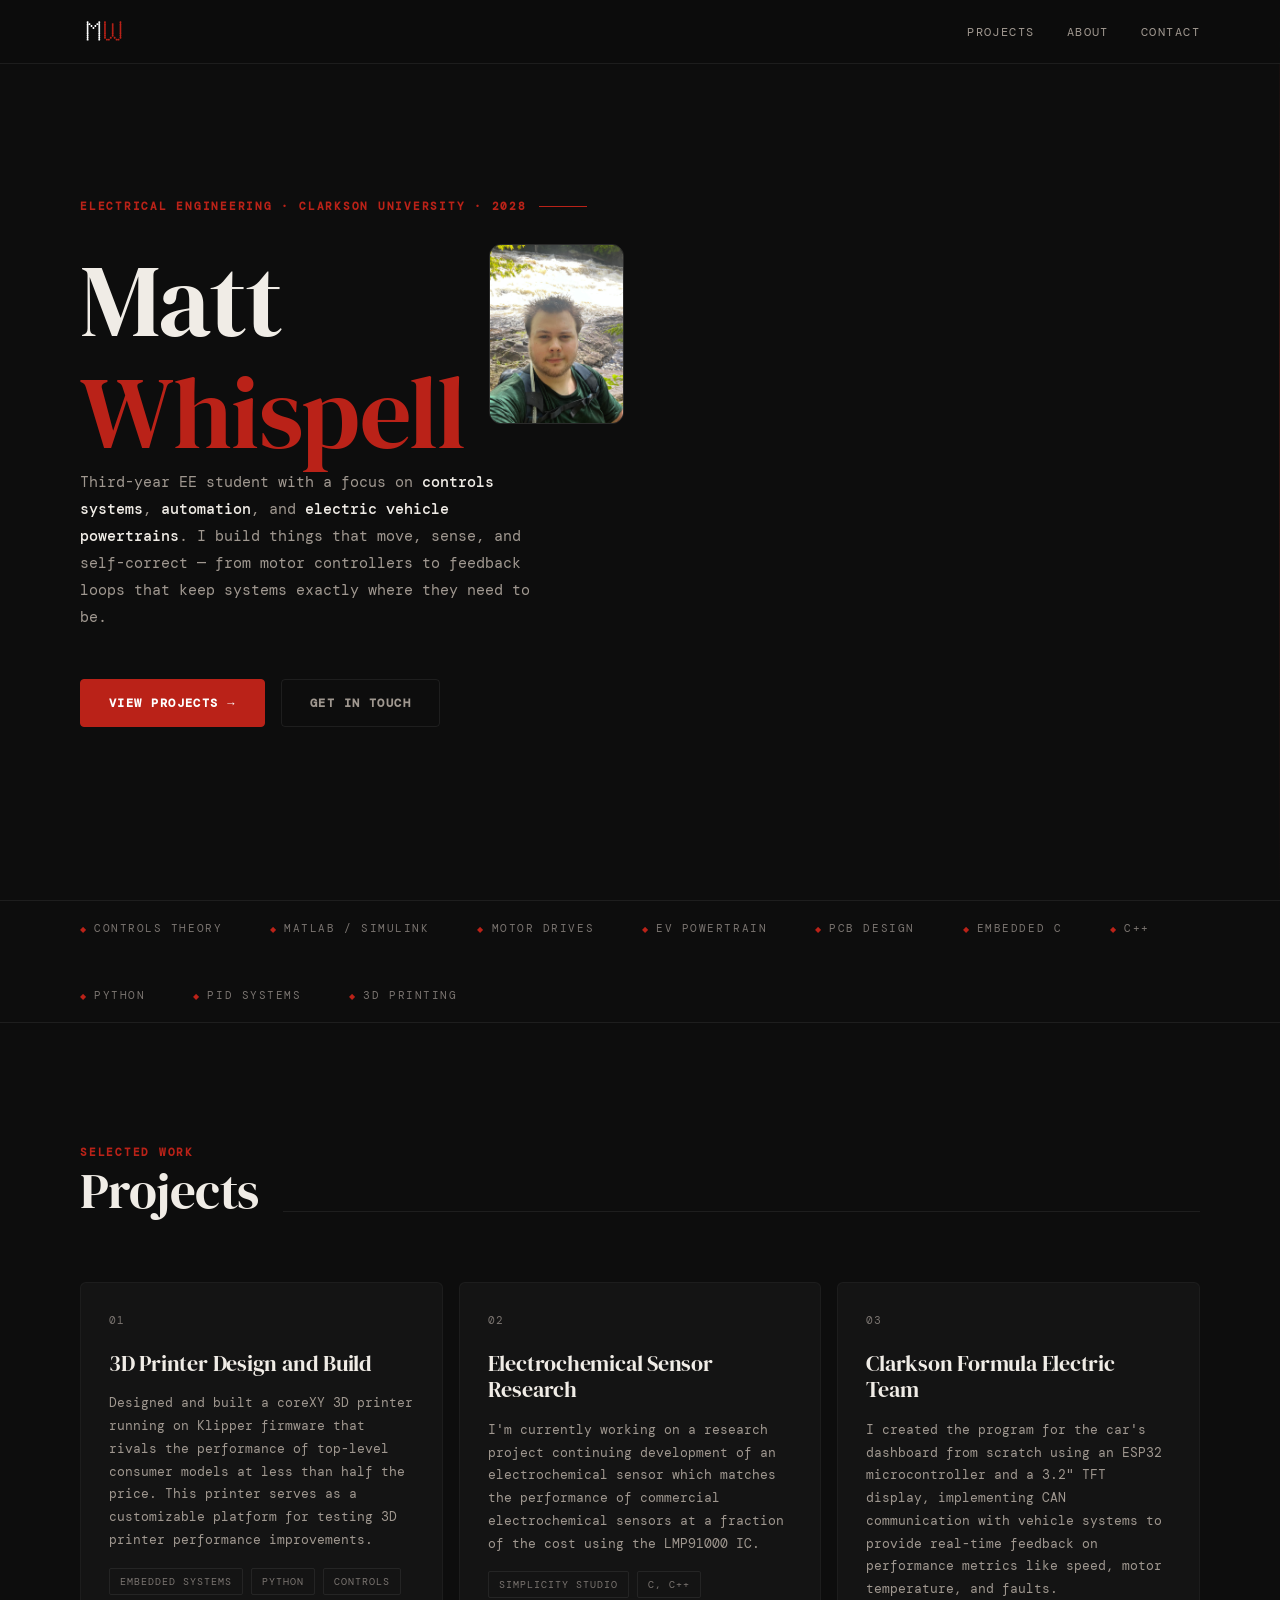
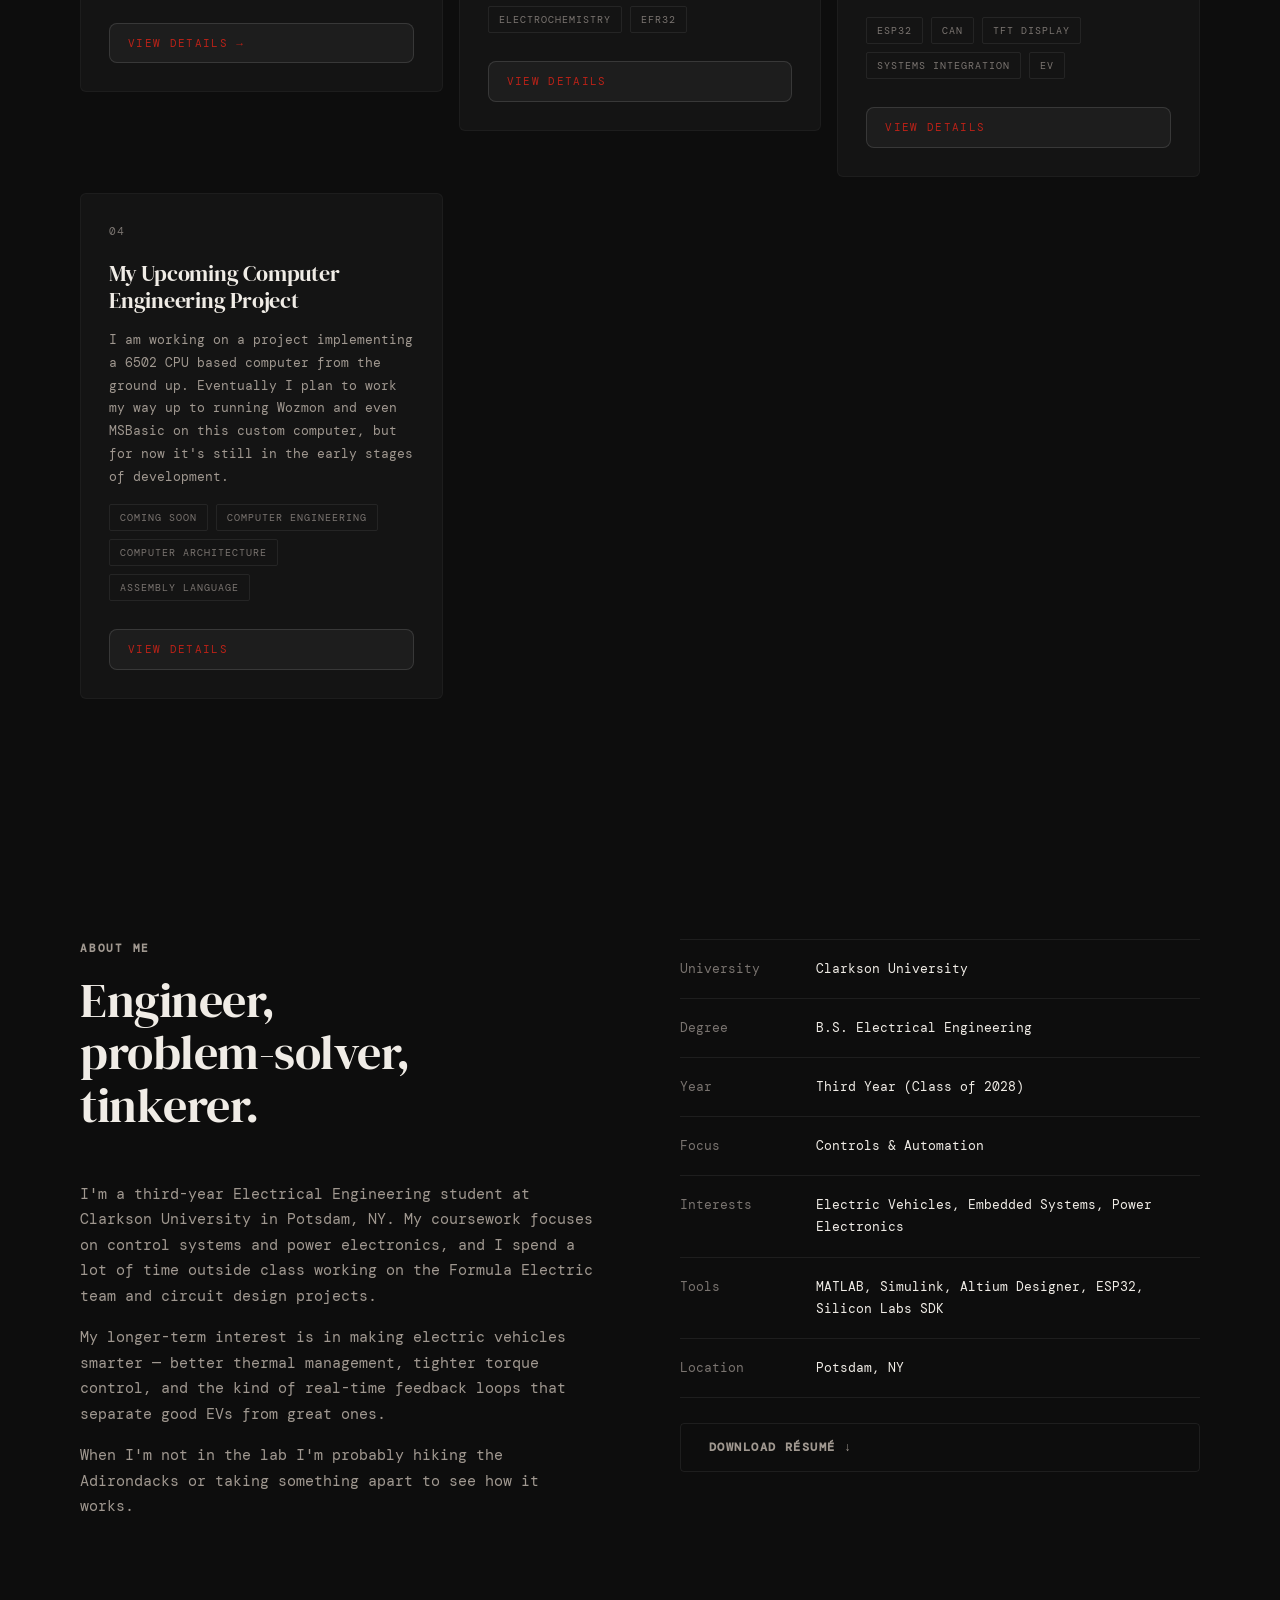
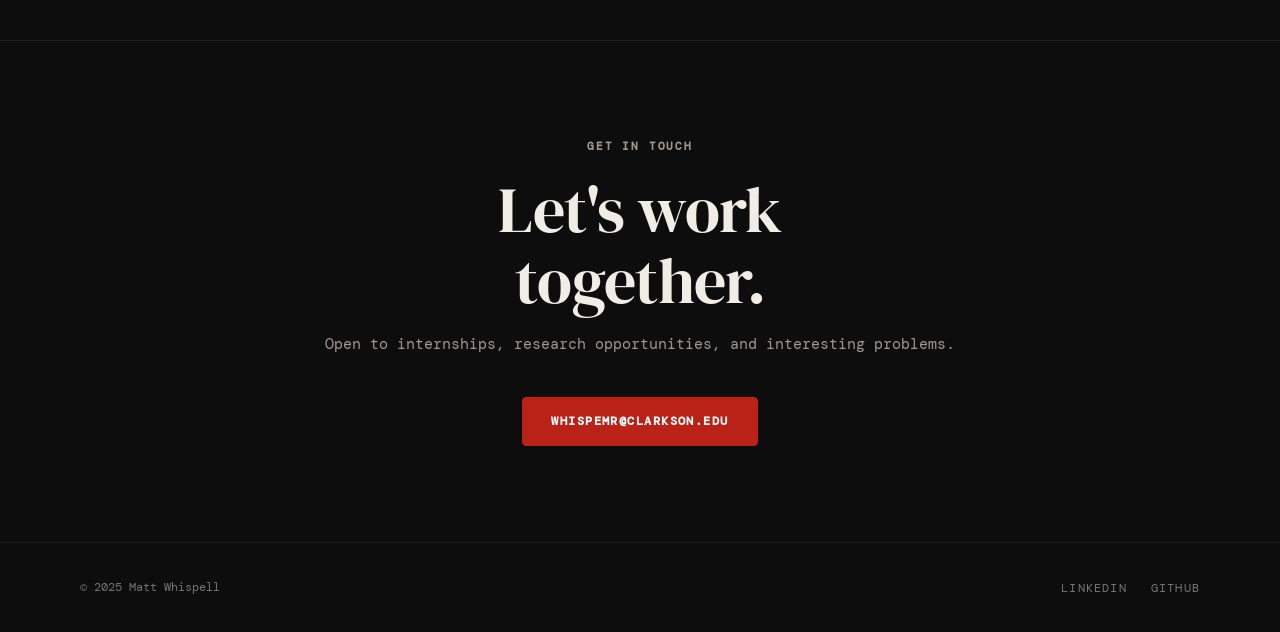
==== index.html @ cf7494a9 "change site logo to favicon" ====
<!DOCTYPE html>
<html lang="en">
<head>
  <meta charset="UTF-8" />
  <meta name="viewport" content="width=device-width, initial-scale=1.0" />
  <meta name="description" content="Matt Whispell — Electrical Engineering student at Clarkson University, focused on controls, automation, and electric vehicles." />
  <title>Matt Whispell — EE @ Clarkson</title>
  <link rel="icon" href="/favicon.svg" type="image/svg+xml" />

  <!-- Fonts -->
  <link rel="preconnect" href="https://fonts.googleapis.com" />
  <link rel="preconnect" href="https://fonts.gstatic.com" crossorigin />
  <link href="https://fonts.googleapis.com/css2?family=DM+Serif+Display&family=DM+Mono:wght@400;500;600&display=swap" rel="stylesheet" />

  <link rel="stylesheet" href="css/style.css" />
</head>
<body>

  <!-- ── Navigation ──────────────────────────────────────── -->
  <header class="nav">
    <div class="container nav__inner">
      <a href="#top" class="nav__logo" aria-label="Return to top">
        <img src="/favicon.svg" alt="Matt Whispell" style="width: 40px; height: 40px;">
      </a>
      <nav aria-label="Primary">
        <ul class="nav__links">
          <li><a href="#projects">Projects</a></li>
          <li><a href="#about">About</a></li>
          <li><a href="#contact">Contact</a></li>
        </ul>
      </nav>
    </div>
  </header>

  <main>

    <!-- ── Hero ──────────────────────────────────────────── -->
    <section class="hero" id="top">
      <div class="container">

        <div class="hero__eyebrow">
          <span class="label">Electrical Engineering · Clarkson University · 2028</span>
        </div>

        <div class="hero__name-wrap">
          <h1 class="hero__name">
            Matt<br><em>Whispell</em>
          </h1>
          <img class="hero__portrait" src="images/Portrait.jpg" alt="Portrait of Matt Whispell">
        </div>

        <p class="hero__bio">
          Third-year EE student with a focus on
          <strong>controls systems</strong>, <strong>automation</strong>,
          and <strong>electric vehicle powertrains</strong>. I build things that
          move, sense, and self-correct — from motor controllers to feedback loops
          that keep systems exactly where they need to be.
        </p>

        <div class="hero__actions">
          <a href="#projects" class="btn btn--primary">View Projects &rarr;</a>
          <a href="#contact"  class="btn btn--ghost">Get in Touch</a>
        </div>

      </div>
    </section>

    <!-- ── Ticker ─────────────────────────────────────────── -->
    <div class="ticker" aria-hidden="true">
      <div class="container">
        <ul class="ticker__inner">
          <li class="ticker__item">Controls Theory</li>
          <li class="ticker__item">MATLAB / Simulink</li>
          <li class="ticker__item">Motor Drives</li>
          <li class="ticker__item">EV Powertrain</li>
          <li class="ticker__item">PCB Design</li>
          <li class="ticker__item">Embedded C</li>
          <li class="ticker__item">C++</li>
          <li class="ticker__item">Python</li>
          <li class="ticker__item">PID Systems</li>
          <li class="ticker__item">3D Printing</li>
        </ul>
      </div>
    </div>

    <!-- ── Projects ──────────────────────────────────────── -->
    <section id="projects">
      <div class="container">

        <div class="section-header">
          <div>
            <p class="label">Selected Work</p>
            <h2>Projects</h2>
          </div>
        </div>

        <div class="projects-grid">

          <!-- Card 1 -->
          <article class="project-card">
            <span class="project-card__num">01</span>
            <h3 class="project-card__title">3D Printer Design and Build</h3>
            <p class="project-card__desc">
              Designed and built a coreXY 3D printer running on Klipper firmware that rivals the performance of top-level consumer models at less than half the price. 
              This printer serves as a customizable platform for testing 3D printer performance improvements.

            </p>
            <ul class="project-card__tags">
              <li class="tag">Embedded Systems</li>
              <li class="tag">Python</li>
              <li class="tag">Controls</li>
            </ul>
            <details class="project-card__details">
              <summary class="project-card__summary">View Details &rarr;</summary>
              <div class="project-card__detail-panel">
                <p>
                  I implemented an ADXL345 accelerometer-based input shaping algorithm which avoids resonance peaks to reduce print artifacts and improve surface finish at high speeds. 
                  The printer platform was also useful to analyze power consumption and thermal performance of the stepper drivers under various print loads, optimizing cooling to maintain consistent performance during long prints.
                  To support high speed printer development, I designed a low cost CPAP cooling assembly using custom 3D printed parts to provide superior part cooling performance at high print speeds (orange 3D prints and gray vacuum hose in the image).
               </p>
                <div class="project-card__gallery">
                  <img src="images/PrinterCAD.jpeg" alt="3D printer CAD design">
                  <img src="images/PrinterReal.jpeg" alt="3D printer assembly">
                </div>
              </div>
            </details>
          </article>

          <!-- Card 2 -->
          <article class="project-card">
            <span class="project-card__num">02</span>
            <h3 class="project-card__title">Electrochemical Sensor Research</h3>
            <p class="project-card__desc">
              I'm currently working on a research project continuing development of an electrochemical sensor which matches the performance of commercial electrochemical sensors at a fraction of the cost using the LMP91000 IC.
            </p>
            <ul class="project-card__tags">
              <li class="tag">Simplicity Studio</li>
              <li class="tag">C, C++</li>
              <li class="tag">Electrochemistry</li>
              <li class="tag">EFR32</li>
            </ul>
            <details class="project-card__details">
              <summary class="project-card__summary">View Details</summary>
              <a class="project-card__github-link" href="https://github.com/sigmondkukla/lmp91000" target="_blank" rel="noopener" aria-label="GitHub repository">
                <svg width="16" height="16" viewBox="0 0 16 16" fill="currentColor" xmlns="http://www.w3.org/2000/svg">
                  <path d="M8 0C3.58 0 0 3.58 0 8c0 3.54 2.29 6.53 5.47 7.59.4.07.55-.17.55-.38 0-.19-.01-.82-.01-1.49-2.01.37-2.53-.49-2.69-.94-.09-.23-.48-.94-.82-1.13-.28-.15-.68-.52-.01-.53.63-.01 1.08.58 1.23.82.72 1.21 1.87.87 2.33.66.07-.52.28-.87.51-1.07-1.78-.2-3.64-.89-3.64-3.95 0-.87.31-1.59.82-2.15-.08-.2-.36-1.02.08-2.12 0 0 .67-.22 2.2.82a7.65 7.65 0 0 1 2.01-.27c.68 0 1.36.09 2.01.27 1.53-1.04 2.2-.82 2.2-.82.44 1.1.16 1.92.08 2.12.51.56.82 1.28.82 2.15 0 3.07-1.87 3.75-3.65 3.95.29.25.54.73.54 1.48 0 1.07-.01 1.93-.01 2.19 0 .21.15.46.55.38A8.012 8.012 0 0 0 16 8c0-4.42-3.58-8-8-8z"/>
                </svg>
              </a>
              <div class="project-card__detail-panel">
                <p>Currently this sensor supports chronoamperometry, cyclic voltammetry, square wave voltammetry, and differential pulse voltammetry, but I plan to work with the chemistry team to expand its electrochemical experiment capabilities. 
                  This sensor also implements bluetooth connectivity and a custom smartphone app to provide real-time feedback on sensor readings, which is a unique feature for this type of low-cost sensor. 
                  Along with this, I hope to work on the PCB design and use an electromagnetic simulation software to implement an on board trace antenna to improve bluetooth performance, and to analyze effects of EMI on the experiment results. 
                  We will work to finalize the design and begin looking into applications for the sensor such as glucose monitoring and environmental sensing, and I hope to publish our results in a journal paper by the end of the year.
                </p>
                <div class="project-card__gallery">
                  <img src="images/ElectrochemicalSensor.jpg" alt="Electrochemical sensor custom PCB">
                  <img src="images/LMP91000App.jpg" alt="Custom smartphone app showing real-time sensor data">
                </div>
              </div>
            </details>
          </article>

          <!-- Card 3 -->
          <article class="project-card">
            <span class="project-card__num">03</span>
            <h3 class="project-card__title">Clarkson Formula Electric Team</h3>
            <p class="project-card__desc">
              I created the program for the car's dashboard from scratch using an ESP32 microcontroller and a 3.2" TFT display, implementing CAN communication with vehicle systems to provide real-time feedback on performance metrics like speed, motor temperature, and faults.
            </p>
            <ul class="project-card__tags">
              <li class="tag">ESP32</li>
              <li class="tag">CAN</li>
              <li class="tag">TFT Display</li>
              <li class="tag">Systems Integration</li>
              <li class="tag">EV</li>
            </ul>
            <details class="project-card__details">
              <summary class="project-card__summary">View Details</summary>
              <a class="project-card__github-link" href="https://github.com/mattwhispell/CFEK-Dash-V1" target="_blank" rel="noopener" aria-label="GitHub repository">
                <svg width="16" height="16" viewBox="0 0 16 16" fill="currentColor" xmlns="http://www.w3.org/2000/svg">
                  <path d="M8 0C3.58 0 0 3.58 0 8c0 3.54 2.29 6.53 5.47 7.59.4.07.55-.17.55-.38 0-.19-.01-.82-.01-1.49-2.01.37-2.53-.49-2.69-.94-.09-.23-.48-.94-.82-1.13-.28-.15-.68-.52-.01-.53.63-.01 1.08.58 1.23.82.72 1.21 1.87.87 2.33.66.07-.52.28-.87.51-1.07-1.78-.2-3.64-.89-3.64-3.95 0-.87.31-1.59.82-2.15-.08-.2-.36-1.02.08-2.12 0 0 .67-.22 2.2.82a7.65 7.65 0 0 1 2.01-.27c.68 0 1.36.09 2.01.27 1.53-1.04 2.2-.82 2.2-.82.44 1.1.16 1.92.08 2.12.51.56.82 1.28.82 2.15 0 3.07-1.87 3.75-3.65 3.95.29.25.54.73.54 1.48 0 1.07-.01 1.93-.01 2.19 0 .21.15.46.55.38A8.012 8.012 0 0 0 16 8c0-4.42-3.58-8-8-8z"/>
                </svg>
              </a>
              <div class="project-card__detail-panel">
                <p>
                  This dashboard provides critical real-time feedback to the driver during testing and competition, and has been a key part of our vehicle's performance and reliability improvements over the past year. 
                  I ensured the dashboard's program was modular and well-documented to allow future team members to easily update and expand its functionality. 
                  In addition to the dashboard, I also worked on the PCB assembly and testing to validate the design and ensure reliability.
                  Next year I plan to contribute to the design and implementation of a custom battery pack to further improve our vehicle's performance and reliability.
                </p>
                <div class="project-card__gallery">
                  <img src="images/Wheeldash.jpeg" alt="Dashboard program running outside of the steering wheel">
                  <img src="images/Car.jpeg" alt="The car being worked on in the shop">
                </div>
              </div>
            </details>
          </article>

          <!-- Card 4 — placeholder -->
          <article class="project-card">
            <span class="project-card__num">04</span>
            <h3 class="project-card__title">My Upcoming Computer Engineering Project</h3>
            <p class="project-card__desc">
              I am working on a project implementing a 6502 CPU based computer from the ground up. Eventually I plan to work my way up to running Wozmon and even MSBasic on this custom computer, but for now it's still in the early stages of development.
            </p>
            <ul class="project-card__tags">
              <li class="tag">Coming Soon</li>
              <li class="tag">Computer Engineering</li>
              <li class="tag">Computer Architecture</li>
              <li class="tag">Assembly Language</li>
            </ul>
            <details class="project-card__details">
              <summary class="project-card__summary">View Details</summary>
              <div class="project-card__detail-panel">
                <p>
                  This project is still in development and research, but I have designed a custom EEPROM programmer to upload my program, and a clock circuit that uses 555 timers to generate an adjustable clock for debugging.
                </p>
                <div class="project-card__gallery">
                  <img src="images/EEPROMProgrammer.jpeg" alt="EEPROM programmer for writing machine code to the EEPROM chip">
                  <img src="images/ClockCircuit.jpeg" alt="Custom clock circuit using 555 timers to generate an adjustable clock signal for the 6502 CPU">
                </div>
              </div>
            </details>
          </article>

        </div>
      </div>
    </section>

    <!-- ── About ──────────────────────────────────────────── -->
    <section id="about">
      <div class="container">

        <div class="about-grid">

          <div class="about-text">
            <p class="label" style="margin-block-end:16px;">About Me</p>
            <h2>Engineer,<br>problem-solver,<br>tinkerer.</h2>
            <br>
            <p>
              I'm a third-year Electrical Engineering student at Clarkson University in Potsdam, NY.
              My coursework focuses on control systems and power electronics, and I spend a lot of
              time outside class working on the Formula Electric team and circuit design projects.
            </p>
            <p>
              My longer-term interest is in making electric vehicles smarter — better thermal
              management, tighter torque control, and the kind of real-time feedback loops that
              separate good EVs from great ones.
            </p>
            <p>
              When I'm not in the lab I'm probably hiking the Adirondacks or taking something apart
              to see how it works.
            </p>
          </div>

          <div class="about-details">
            <dl>
              <div class="detail-row">
                <dt>University</dt>
                <dd>Clarkson University</dd>
              </div>
              <div class="detail-row">
                <dt>Degree</dt>
                <dd>B.S. Electrical Engineering</dd>
              </div>
              <div class="detail-row">
                <dt>Year</dt>
                <dd>Third Year (Class of 2028)</dd>
              </div>
              <div class="detail-row">
                <dt>Focus</dt>
                <dd>Controls &amp; Automation</dd>
              </div>
              <div class="detail-row">
                <dt>Interests</dt>
                <dd>Electric Vehicles, Embedded Systems, Power Electronics</dd>
              </div>
              <div class="detail-row">
                <dt>Tools</dt>
                <dd>MATLAB, Simulink, Altium Designer, ESP32, Silicon Labs SDK</dd>
              </div>
              <div class="detail-row">
                <dt>Location</dt>
                <dd>Potsdam, NY</dd>
              </div>
            </dl>

            <br>
            <a href="MattWhispellElectricalEngineerResume.pdf" class="btn btn--ghost" download>Download Résumé &darr;</a>
          </div>

        </div>
      </div>
    </section>

    <!-- ── Contact ────────────────────────────────────────── -->
    <div class="contact-band" id="contact">
      <div class="container">
        <p class="label" style="margin-block-end:20px;">Get in Touch</p>
        <h2>Let's work<br>together.</h2>
        <p>Open to internships, research opportunities, and interesting problems.</p>
        <a href="mailto:whispemr@clarkson.edu" class="btn btn--primary">whispemr@clarkson.edu</a>
      </div>
    </div>

  </main>

  <!-- ── Footer ────────────────────────────────────────────── -->
  <footer class="footer">
    <div class="container footer__inner">
      <span class="footer__copy">&copy; 2025 Matt Whispell</span>
      <nav aria-label="Social links">
        <ul class="footer__links">
          <li><a href="https://www.linkedin.com/in/matthewwhispell/" target="_blank" rel="noopener">LinkedIn</a></li>
          <li><a href="https://github.com/mattwhispell"      target="_blank" rel="noopener">GitHub</a></li>
        </ul>
      </nav>
    </div>
  </footer>

  <script>
    document.addEventListener('DOMContentLoaded', () => {
      const allDetails = document.querySelectorAll('.project-card__details');

      allDetails.forEach(details => {
        const card = details.closest('.project-card');
        details.addEventListener('toggle', () => {
          if (!card) return;

          if (details.open) {
            allDetails.forEach(other => {
              if (other !== details) {
                other.open = false;
              }
            });
            card.classList.add('is-expanded');
            window.requestAnimationFrame(() => {
              card.scrollIntoView({ behavior: 'smooth', block: 'start' });
            });
          } else {
            card.classList.remove('is-expanded');
          }
        });
      });
    });
  </script>
</body>
</html>
---- css/style.css ----
/* ============================================================
   Matt Whispell — Portfolio
   Edit --accent below to retheme the entire site.
   ============================================================ */

/* ── Tokens ─────────────────────────────────────────────── */
:root {
  --accent:        #ba2218;
  --accent-dim:    #8c1a12;
  --accent-ghost:  rgba(186, 34, 24, 0.08);

  --bg:            #0d0d0d;
  --surface:       #141414;
  --surface-2:     #1c1c1c;
  --border:        rgba(255,255,255,0.07);

  --text:          #f0ece6;
  --text-muted:    #7a7470;
  --text-sub:      #a09890;

  --font-display:  'DM Serif Display', Georgia, serif;
  --font-body:     'DM Mono', 'Courier New', monospace;

  --radius:        4px;
  --max-w:         1120px;
  --nav-h:         64px;
  --section-gap:   120px;
}

/* ── Reset ───────────────────────────────────────────────── */
*, *::before, *::after { box-sizing: border-box; margin: 0; padding: 0; }

html { scroll-behavior: smooth; -webkit-text-size-adjust: 100%; }

body {
  background: var(--bg);
  color: var(--text);
  font-family: var(--font-body);
  font-size: 15px;
  line-height: 1.7;
  -webkit-font-smoothing: antialiased;
}

img, svg { display: block; max-width: 100%; }
a { color: inherit; text-decoration: none; }
ul, ol { list-style: none; }

/* ── Typography scale ────────────────────────────────────── */
h1, h2, h3, h4 {
  font-family: var(--font-display);
  font-weight: 400;
  line-height: 1.1;
  letter-spacing: -0.01em;
}

.label {
  font-size: 11px;
  font-weight: 600;
  letter-spacing: 0.16em;
  text-transform: uppercase;
  color: var(--accent);
}

/* ── Layout helpers ──────────────────────────────────────── */
.container {
  width: min(var(--max-w), 100% - 48px);
  margin-inline: auto;
}

section { padding-block: var(--section-gap); }

/* ── Navigation ──────────────────────────────────────────── */
.nav {
  position: fixed;
  inset-block-start: 0;
  inset-inline: 0;
  z-index: 100;
  height: var(--nav-h);
  display: grid;
  align-items: center;
  border-bottom: 1px solid var(--border);
  background: rgba(13,13,13,0.85);
  backdrop-filter: blur(12px);
  -webkit-backdrop-filter: blur(12px);
}

.nav__inner {
  display: flex;
  align-items: center;
  justify-content: space-between;
  gap: 24px;
}

.nav__logo {
  display: inline-flex;
  align-items: center;
  justify-content: center;
  width: 48px;
  height: 48px;
  border-radius: 8px;
  transition: transform 0.2s, background 0.2s;
}

.nav__logo:hover {
  transform: scale(1.05);
  background: rgba(255, 255, 255, 0.04);
}

.nav__logo span { color: var(--accent); }

.nav__links {
  display: flex;
  gap: 32px;
}

.nav__links a {
  font-size: 12px;
  letter-spacing: 0.12em;
  text-transform: uppercase;
  color: var(--text-sub);
  transition: color 0.2s;
}

.nav__links a:hover { color: var(--text); }

/* ── Hero ────────────────────────────────────────────────── */
.hero {
  padding-block-start: calc(var(--nav-h) + 80px);
  padding-block-end: var(--section-gap);
  display: grid;
  grid-template-columns: 1fr;
  min-height: 100svh;
  align-content: center;
  position: relative;
  overflow: hidden;
}

/* Decorative ruled lines */
.hero::before {
  content: '';
  position: absolute;
  inset-inline-end: 0;
  inset-block: 0;
  width: 1px;
  background: linear-gradient(to bottom, transparent, var(--accent) 40%, transparent);
  opacity: 0.3;
}

.hero__eyebrow {
  margin-block-end: 28px;
  display: flex;
  align-items: center;
  gap: 12px;
}

.hero__eyebrow::after {
  content: '';
  display: block;
  height: 1px;
  width: 48px;
  background: var(--accent);
}

.hero__name-wrap {
  display: flex;
  align-items: stretch;
  gap: 24px;
  flex-wrap: wrap;
}

.hero__name {
  font-size: clamp(52px, 8vw, 108px);
  margin-block-end: 0;
  max-width: 14ch;
}

.hero__portrait {
  width: auto;
  height: 100%;
  min-height: 150px;
  max-height: 180px;
  object-fit: cover;
  border-radius: calc(var(--radius) * 3);
  border: 1px solid rgba(255,255,255,0.12);
}

.hero__name em {
  font-style: normal;
  color: var(--accent);
}

.hero__bio {
  max-width: 52ch;
  color: var(--text-sub);
  font-size: 15px;
  line-height: 1.8;
  margin-block-end: 48px;
}

.hero__bio strong {
  color: var(--text);
  font-weight: 500;
}

.hero__actions {
  display: flex;
  flex-wrap: wrap;
  gap: 16px;
  align-items: center;
}

/* ── Buttons ─────────────────────────────────────────────── */
.btn {
  display: inline-flex;
  align-items: center;
  gap: 8px;
  padding: 13px 28px;
  font-family: var(--font-body);
  font-size: 12px;
  font-weight: 600;
  letter-spacing: 0.12em;
  text-transform: uppercase;
  border-radius: var(--radius);
  cursor: pointer;
  transition: background 0.2s, color 0.2s, border-color 0.2s;
  border: 1px solid transparent;
}

.btn--primary {
  background: var(--accent);
  color: #fff;
  border-color: var(--accent);
}

.btn--primary:hover {
  background: var(--accent-dim);
  border-color: var(--accent-dim);
}

.btn--ghost {
  background: transparent;
  color: var(--text-sub);
  border-color: var(--border);
}

.btn--ghost:hover {
  color: var(--text);
  border-color: rgba(255,255,255,0.25);
}

/* ── Ticker / tag strip ──────────────────────────────────── */
.ticker {
  border-block: 1px solid var(--border);
  padding-block: 18px;
  overflow: hidden;
}

.ticker__inner {
  display: flex;
  gap: 48px;
  flex-wrap: wrap;
}

.ticker__item {
  font-size: 11px;
  letter-spacing: 0.14em;
  text-transform: uppercase;
  color: var(--text-muted);
  white-space: nowrap;
}

.ticker__item::before {
  content: '◆ ';
  color: var(--accent);
  font-size: 8px;
}

/* ── Section headers ─────────────────────────────────────── */
.section-header {
  display: grid;
  grid-template-columns: auto 1fr;
  align-items: end;
  gap: 24px;
  margin-block-end: 64px;
}

.section-header::after {
  content: '';
  display: block;
  height: 1px;
  background: var(--border);
  margin-block-end: 6px;
}

.section-header h2 { font-size: clamp(32px, 4vw, 52px); }

/* ── Projects grid ───────────────────────────────────────── */
.projects-grid {
  display: grid;
  grid-template-columns: repeat(auto-fill, minmax(320px, 1fr));
  gap: 16px;
  background: transparent;
  border: none;
  align-items: start;
}

.project-card {
  background: var(--surface);
  padding: 28px;
  display: flex;
  flex-direction: column;
  gap: 16px;
  transition: background 0.2s, transform 0.25s ease, box-shadow 0.25s ease;
  position: relative;
  border: 1px solid rgba(255,255,255,0.04);
  border-radius: calc(var(--radius) * 1.5);
  overflow: hidden;
}

.project-card:hover { background: var(--surface-2); }

.project-card.is-expanded {
  grid-column: 1 / -1;
  justify-self: center;
  max-width: min(1120px, 100%);
  box-shadow: 0 40px 85px rgba(0, 0, 0, 0.25);
  transform: translateY(-2px);
}

.project-card.is-expanded .project-card__summary {
  color: var(--text);
}

.project-card__num {
  font-size: 11px;
  color: var(--text-muted);
  letter-spacing: 0.1em;
}

.project-card__title {
  margin-top: 4px;
}

.project-card__title {
  font-family: var(--font-display);
  font-size: 22px;
  font-weight: 400;
  line-height: 1.2;
}

.project-card__desc {
  color: var(--text-sub);
  font-size: 13px;
  line-height: 1.75;
  flex: 1;
}

.project-card__tags {
  display: flex;
  flex-wrap: wrap;
  gap: 8px;
}

.tag {
  padding: 4px 10px;
  font-size: 10px;
  letter-spacing: 0.1em;
  text-transform: uppercase;
  border: 1px solid var(--border);
  border-radius: 2px;
  color: var(--text-muted);
}

.project-card__link {
  margin-block-start: 8px;
  font-size: 11px;
  letter-spacing: 0.12em;
  text-transform: uppercase;
  color: var(--accent);
  display: inline-flex;
  align-items: center;
  gap: 6px;
  transition: gap 0.2s;
}

.project-card:hover .project-card__link { gap: 10px; }


.project-card__details {
  margin-block-start: 12px;
  display: grid;
  grid-template-columns: 1fr auto;
  grid-template-rows: auto 1fr;
  gap: 12px;
  align-items: center;
}

.project-card__summary {
  all: unset;
  cursor: pointer;
  display: inline-flex;
  align-items: center;
  gap: 8px;
  font-size: 11px;
  letter-spacing: 0.12em;
  text-transform: uppercase;
  color: var(--accent);
  padding: 10px 18px;
  border: 1px solid rgba(255,255,255,0.12);
  border-radius: calc(var(--radius) * 2);
  background: rgba(255,255,255,0.04);
  transition: transform 0.2s ease, color 0.2s ease, background 0.2s ease, border-color 0.2s ease;
  grid-column: 1 / 2;
  grid-row: 1;
  justify-self: start;
  width: auto;
}

.project-card__github-link {
  display: inline-flex;
  align-items: center;
  justify-content: center;
  width: 36px;
  height: 36px;
  color: var(--accent);
  border-radius: calc(var(--radius) * 2);
  background: rgba(255,255,255,0.04);
  border: 1px solid transparent;
  text-decoration: none;
  opacity: 1;
  visibility: visible;
  transform: translateX(0);
  transition: opacity 0.16s ease, transform 0.16s ease, background 0.16s ease, border-color 0.16s ease;
  grid-column: 2;
  grid-row: 1;
  align-self: center;
  justify-self: end;
}

.project-card__github-link:hover {
  background: rgba(186,34,24,0.14);
  border-color: var(--accent);
  color: #fff;
  transform: translateY(-1px);
}

.project-card__summary:hover {
  color: #fff;
  background: rgba(186, 34, 24, 0.2);
  border-color: var(--accent);
  transform: translateY(-1px);
}

.project-card__details[open] .project-card__summary {
  color: var(--text);
  background: rgba(255,255,255,0.06);
  border-color: var(--border);
}

.project-card__details summary::-webkit-details-marker {
  display: none;
}

.project-card__detail-panel {
  margin-top: 24px;
  padding-top: 24px;
  border-top: 1px solid var(--border);
  display: grid;
  gap: 20px;
  grid-column: 1 / -1;
  grid-row: 2;
}

.project-card__detail-panel p {
  color: var(--text-sub);
  font-size: 13px;
  line-height: 1.8;
  margin-block-end: 0;
}

.project-card__gallery {
  display: grid;
  grid-template-columns: repeat(2, minmax(0, 1fr));
  gap: 16px;
}

.project-card__gallery img {
  width: 100%;
  min-height: 150px;
  object-fit: cover;
  border-radius: calc(var(--radius) * 1.5);
  background: #111;
}

.project-card__details[open] .project-card__summary {
  gap: 8px;
}

/* ── About split ─────────────────────────────────────────── */
.about-grid {
  display: grid;
  grid-template-columns: 1fr 1fr;
  gap: 80px;
  align-items: start;
}

.about-text h2 { font-size: clamp(32px, 4vw, 48px); margin-block-end: 24px; }
.about-text p  { color: var(--text-sub); margin-block-end: 16px; }
.about-text p:last-child { margin-block-end: 0; }

.about-details { display: flex; flex-direction: column; gap: 0; }

.detail-row {
  display: grid;
  grid-template-columns: 120px 1fr;
  gap: 16px;
  padding-block: 18px;
  border-bottom: 1px solid var(--border);
  font-size: 13px;
}

.detail-row:first-child { border-top: 1px solid var(--border); }
.detail-row dt { color: var(--text-muted); }
.detail-row dd { color: var(--text); }

/* ── Contact ─────────────────────────────────────────────── */
.contact-band {
  border-top: 1px solid var(--border);
  padding-block: 96px;
  text-align: center;
}

.contact-band h2 {
  font-size: clamp(36px, 5vw, 72px);
  margin-block-end: 16px;
}

.contact-band p {
  color: var(--text-sub);
  margin-block-end: 40px;
}

.contact-band .btn--primary { margin-inline: auto; }

/* ── Footer ──────────────────────────────────────────────── */
.footer {
  border-top: 1px solid var(--border);
  padding-block: 32px;
}

.footer__inner {
  display: flex;
  justify-content: space-between;
  align-items: center;
  flex-wrap: wrap;
  gap: 16px;
}

.footer__copy { font-size: 12px; color: var(--text-muted); }

.footer__links {
  display: flex;
  gap: 24px;
}

.footer__links a {
  font-size: 12px;
  color: var(--text-muted);
  letter-spacing: 0.1em;
  text-transform: uppercase;
  transition: color 0.2s;
}

.footer__links a:hover { color: var(--text); }

/* ── Responsive ──────────────────────────────────────────── */
@media (max-width: 768px) {
  :root { --section-gap: 80px; }

  .nav__links { display: none; }

  .about-grid {
    grid-template-columns: 1fr;
    gap: 48px;
  }

  .section-header { grid-template-columns: 1fr; }
  .section-header::after { display: none; }

  .projects-grid { grid-template-columns: 1fr; }

  .footer__inner { flex-direction: column; align-items: flex-start; }
}

@media (max-width: 480px) {
  .hero__actions { flex-direction: column; align-items: flex-start; }
  .hero__actions .btn { width: 100%; justify-content: center; }

  .project-card__gallery {
    grid-template-columns: 1fr;
  }
}
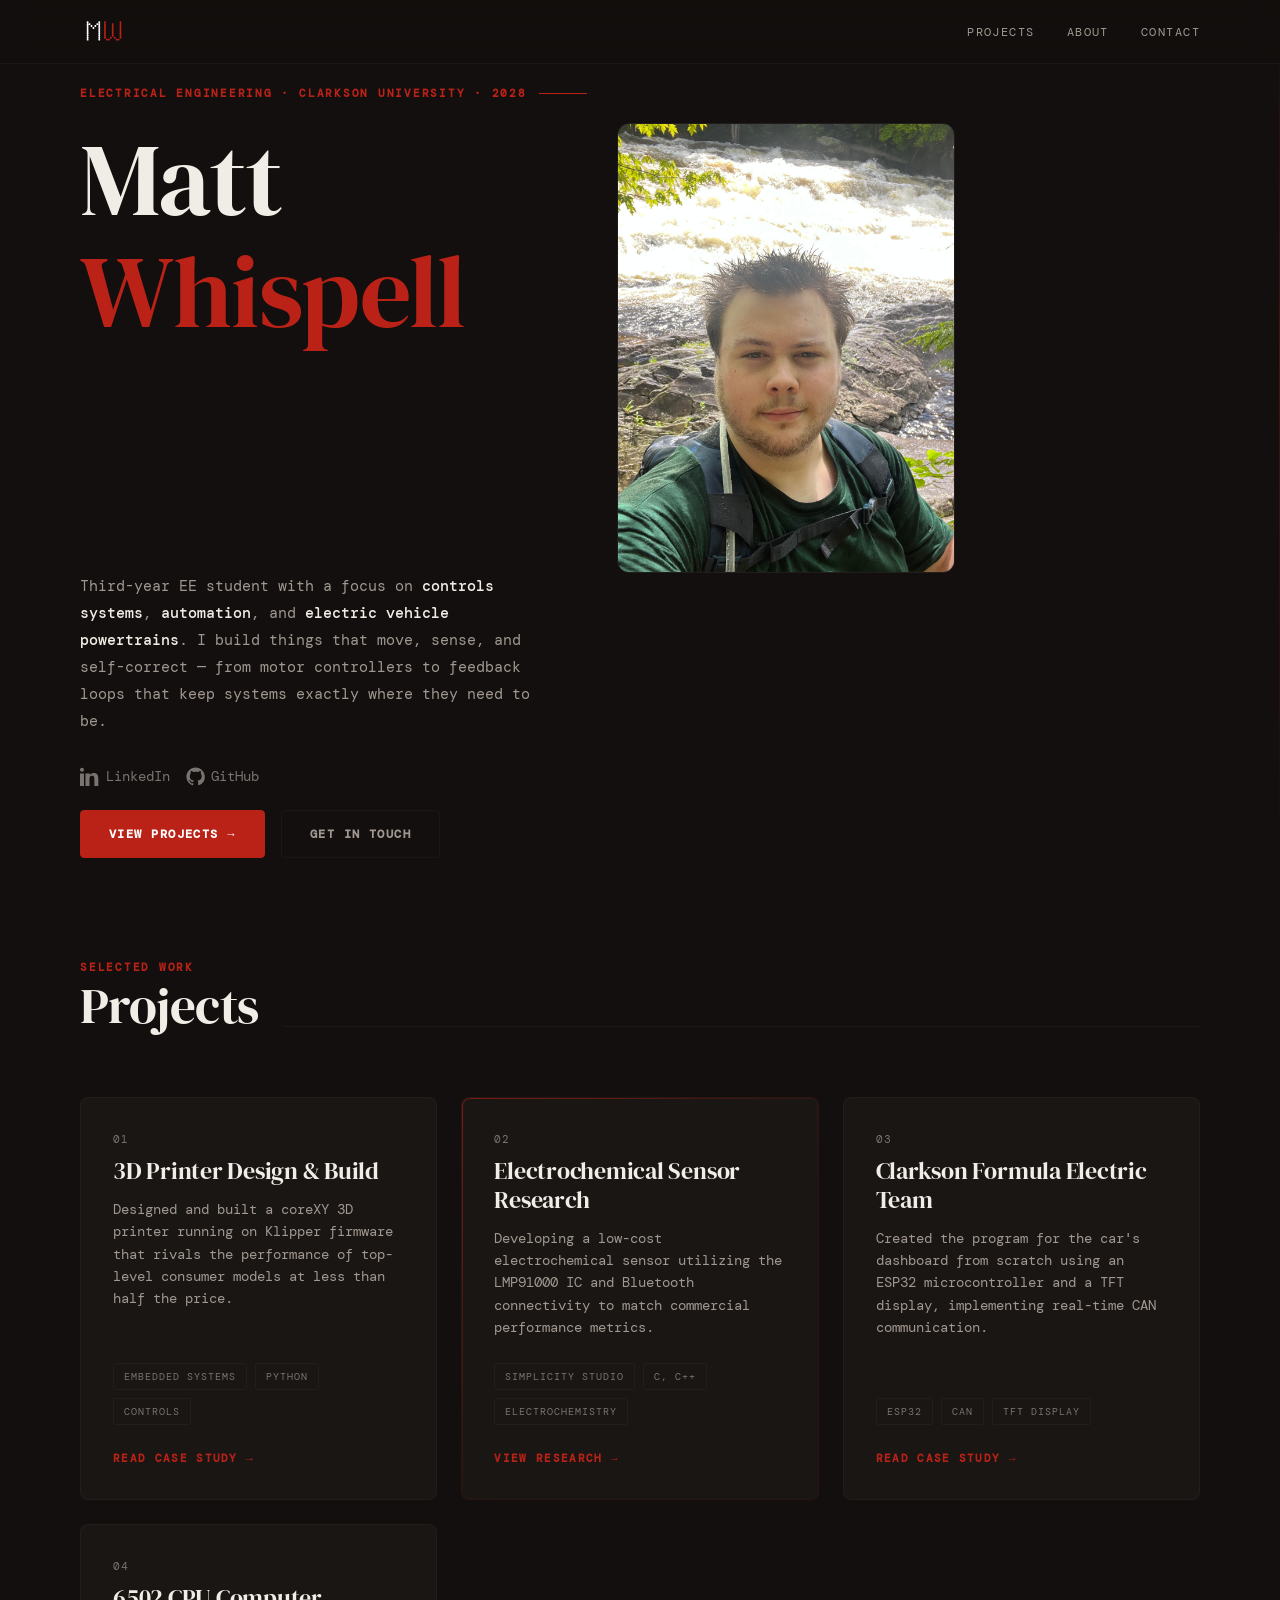
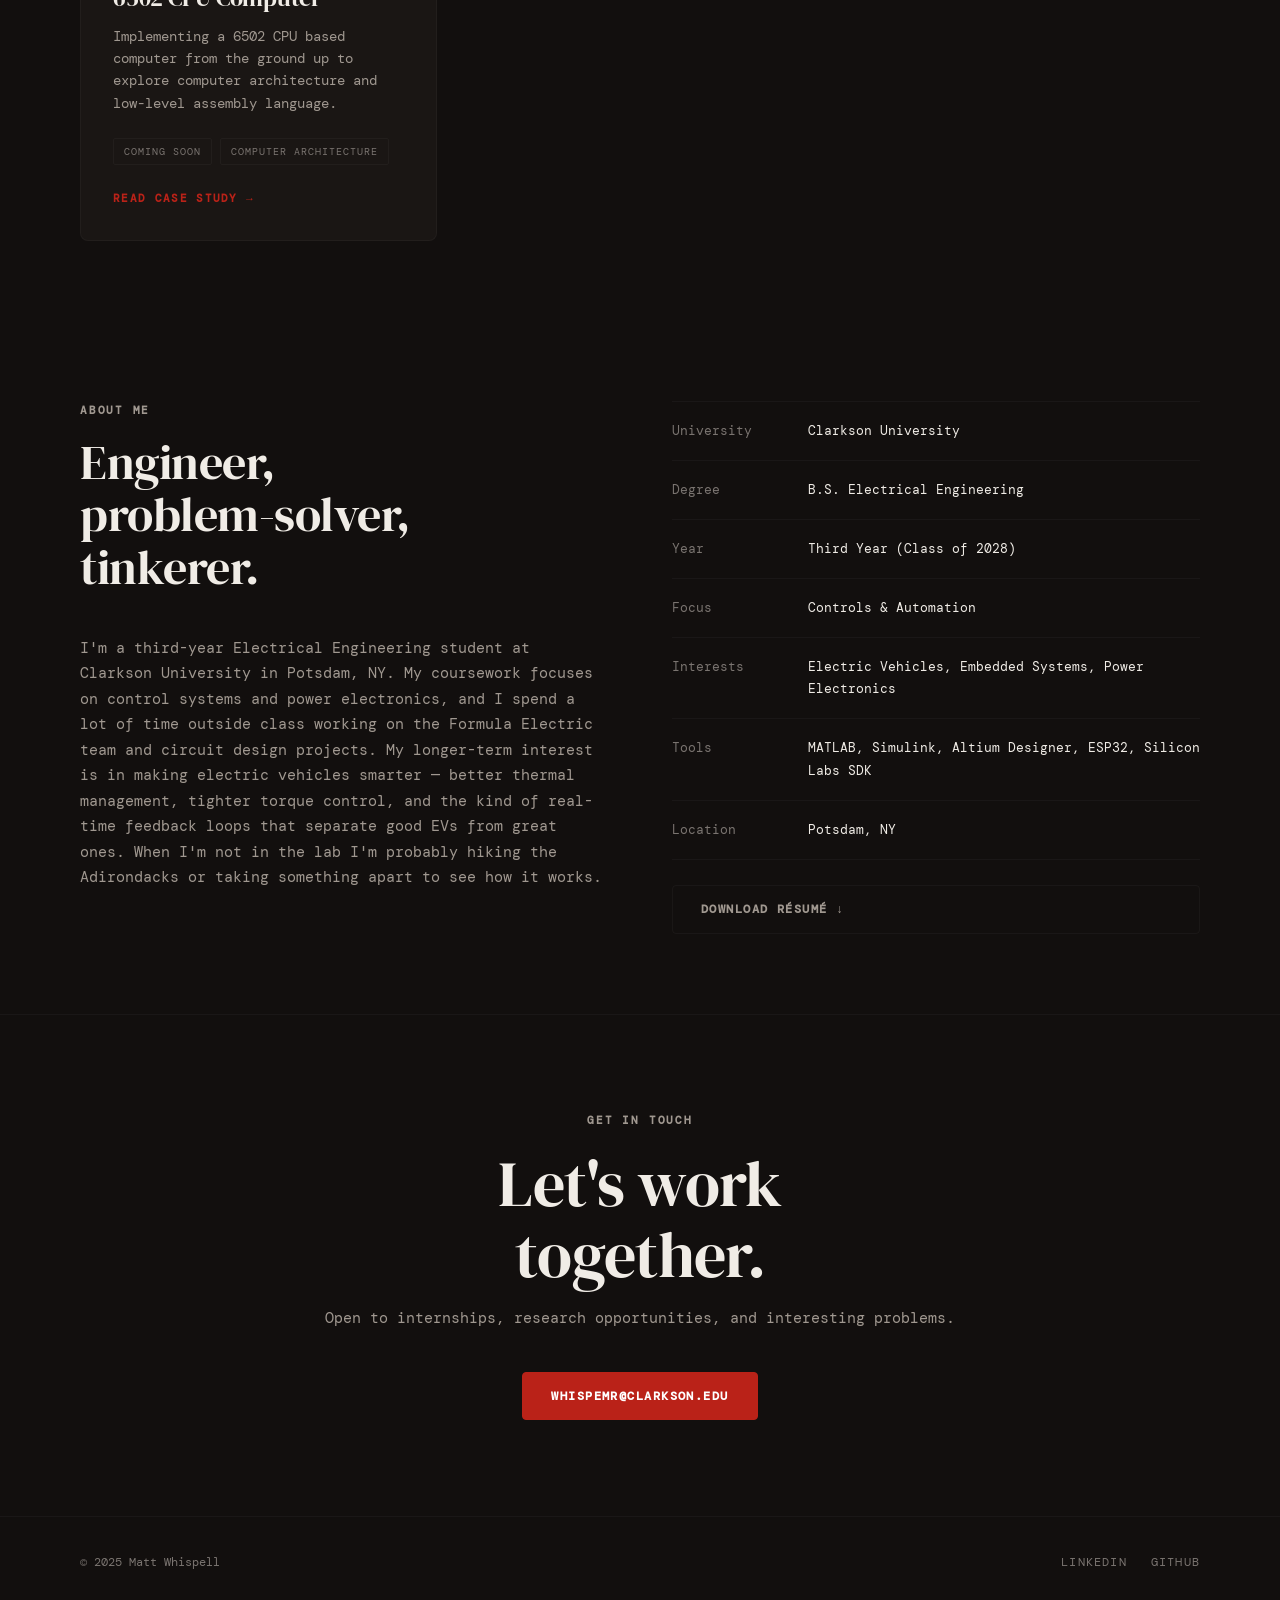
==== commit cf4c37ba: "add research materials" ====
--- a/index.html
+++ b/index.html
@@ -22,8 +22,11 @@
       <a href="#top" class="nav__logo" aria-label="Return to top">
         <img src="/favicon.svg" alt="Matt Whispell" style="width: 40px; height: 40px;">
       </a>
+      <button class="nav__toggle" aria-label="Toggle navigation menu" aria-expanded="false" aria-controls="nav-links">
+        <span class="nav__toggle-icon"></span>
+      </button>
       <nav aria-label="Primary">
-        <ul class="nav__links">
+        <ul class="nav__links" id="nav-links">
           <li><a href="#projects">Projects</a></li>
           <li><a href="#about">About</a></li>
           <li><a href="#contact">Contact</a></li>
@@ -36,34 +39,40 @@
 
     <!-- ── Hero ──────────────────────────────────────────── -->
     <section class="hero" id="top">
-      <div class="container">
-
-        <div class="hero__eyebrow">
-          <span class="label">Electrical Engineering · Clarkson University · 2028</span>
-        </div>
-
-        <div class="hero__name-wrap">
-          <h1 class="hero__name">
-            Matt<br><em>Whispell</em>
-          </h1>
-          <img class="hero__portrait" src="images/Portrait.jpg" alt="Portrait of Matt Whispell">
-        </div>
-
-        <p class="hero__bio">
-          Third-year EE student with a focus on
-          <strong>controls systems</strong>, <strong>automation</strong>,
-          and <strong>electric vehicle powertrains</strong>. I build things that
-          move, sense, and self-correct — from motor controllers to feedback loops
-          that keep systems exactly where they need to be.
-        </p>
-
-        <div class="hero__actions">
-          <a href="#projects" class="btn btn--primary">View Projects &rarr;</a>
-          <a href="#contact"  class="btn btn--ghost">Get in Touch</a>
-        </div>
-
-      </div>
-    </section>
+        <div class="container">
+          <div class="hero__eyebrow">
+            <span class="label">Electrical Engineering · Clarkson University · 2028</span>
+          </div>
+          <div class="hero__name-wrap">
+            <h1 class="hero__name">
+              Matt<br><em>Whispell</em>
+            </h1>
+            <img class="hero__portrait" src="images/Portrait.jpg" alt="Portrait of Matt Whispell">
+          </div>
+          <p class="hero__bio">
+            Third-year EE student with a focus on
+            <strong>controls systems</strong>, <strong>automation</strong>,
+            and <strong>electric vehicle powertrains</strong>. I build things that
+            move, sense, and self-correct — from motor controllers to feedback loops
+            that keep systems exactly where they need to be.
+          </p>
+          <!-- Social icons row -->
+          <div class="hero-social">
+            <a href="https://www.linkedin.com/in/matthewwhispell/" class="hero-social__link" aria-label="Connect on LinkedIn" target="_blank" rel="noopener">
+              <svg class="hero-social__icon" viewBox="0 0 24 24" aria-hidden="true"><path d="M4.98 3.5C4.98 4.88 3.86 6 2.48 6S0 4.88 0 3.5 1.12 1 2.5 1s2.48 1.12 2.48 2.5zM0 8h5V24H0V8zm7.5 0h4.7v2.2h.07c.66-1.25 2.28-2.57 4.7-2.57 5.03 0 5.96 3.31 5.96 7.61V24h-5v-8.5c0-2.03-.04-4.63-2.82-4.63-2.83 0-3.27 2.21-3.27 4.48V24h-5V8z"/></svg>
+              <span class="hero-social__label">LinkedIn</span>
+            </a>
+            <a href="https://github.com/mattwhispell" class="hero-social__link" aria-label="GitHub" target="_blank" rel="noopener">
+              <svg class="hero-social__icon" viewBox="0 0 24 24" aria-hidden="true"><path d="M12 .5C5.73.5.5 5.73.5 12c0 5.07 3.29 9.36 7.86 10.87.58.11.79-.25.79-.56 0-.28-.01-1.02-.01-2-3.19.69-3.86-1.54-3.86-1.54-.53-1.35-1.3-1.71-1.3-1.71-1.06-.73.08-.71.08-.71 1.18.08 1.8 1.22 1.8 1.22 1.04 1.78 2.73 1.27 3.4.97.11-.75.41-1.27.74-1.56-2.55-.29-5.23-1.28-5.23-5.71 0-1.26.45-2.29 1.2-3.09-.12-.3-.52-1.51.11-3.15 0 0 .98-.31 3.2 1.18a11.07 11.07 0 012.92-.39c.99.01 1.99.13 2.92.39 2.22-1.5 3.2-1.18 3.2-1.18.64 1.64.24 2.85.12 3.15.75.8 1.2 1.83 1.2 3.09 0 4.44-2.69 5.42-5.25 5.71.42.36.8 1.07.8 2.16 0 1.56-.01 2.82-.01 3.2 0 .31.21.68.8.56A10.51 10.51 0 0023.5 12c0-6.27-5.23-11.5-11.5-11.5z"/></svg>
+              <span class="hero-social__label">GitHub</span>
+            </a>
+          </div>
+          <div class="hero__actions">
+            <a href="#projects" class="btn btn--primary">View Projects &rarr;</a>
+            <a href="#contact"  class="btn btn--ghost">Get in Touch</a>
+          </div>
+        </div>
+      </section>
 
     <!-- ── Ticker ─────────────────────────────────────────── -->
     <div class="ticker" aria-hidden="true">
@@ -87,7 +96,7 @@
     <section id="projects">
       <div class="container">
 
-        <div class="section-header">
+        <div class="section-header fade-in-up">
           <div>
             <p class="label">Selected Work</p>
             <h2>Projects</h2>
@@ -97,131 +106,63 @@
         <div class="projects-grid">
 
           <!-- Card 1 -->
-          <article class="project-card">
+          <a href="projects/3d-printer.html" class="project-card fade-in-up delay-1">
             <span class="project-card__num">01</span>
-            <h3 class="project-card__title">3D Printer Design and Build</h3>
-            <p class="project-card__desc">
-              Designed and built a coreXY 3D printer running on Klipper firmware that rivals the performance of top-level consumer models at less than half the price. 
-              This printer serves as a customizable platform for testing 3D printer performance improvements.
-
+            <h3 class="project-card__title">3D Printer Design & Build</h3>
+            <p class="project-card__desc">
+              Designed and built a coreXY 3D printer running on Klipper firmware that rivals the performance of top-level consumer models at less than half the price.
             </p>
             <ul class="project-card__tags">
               <li class="tag">Embedded Systems</li>
               <li class="tag">Python</li>
               <li class="tag">Controls</li>
             </ul>
-            <details class="project-card__details">
-              <summary class="project-card__summary">View Details &rarr;</summary>
-              <div class="project-card__detail-panel">
-                <p>
-                  I implemented an ADXL345 accelerometer-based input shaping algorithm which avoids resonance peaks to reduce print artifacts and improve surface finish at high speeds. 
-                  The printer platform was also useful to analyze power consumption and thermal performance of the stepper drivers under various print loads, optimizing cooling to maintain consistent performance during long prints.
-                  To support high speed printer development, I designed a low cost CPAP cooling assembly using custom 3D printed parts to provide superior part cooling performance at high print speeds (orange 3D prints and gray vacuum hose in the image).
-               </p>
-                <div class="project-card__gallery">
-                  <img src="images/PrinterCAD.jpeg" alt="3D printer CAD design">
-                  <img src="images/PrinterReal.jpeg" alt="3D printer assembly">
-                </div>
-              </div>
-            </details>
-          </article>
+            <span class="project-card__action">Read Case Study &rarr;</span>
+          </a>
 
           <!-- Card 2 -->
-          <article class="project-card">
+          <a href="projects/electrochemical-sensor.html" class="project-card highlight fade-in-up delay-2">
             <span class="project-card__num">02</span>
             <h3 class="project-card__title">Electrochemical Sensor Research</h3>
             <p class="project-card__desc">
-              I'm currently working on a research project continuing development of an electrochemical sensor which matches the performance of commercial electrochemical sensors at a fraction of the cost using the LMP91000 IC.
+              Developing a low-cost electrochemical sensor utilizing the LMP91000 IC and Bluetooth connectivity to match commercial performance metrics.
             </p>
             <ul class="project-card__tags">
               <li class="tag">Simplicity Studio</li>
               <li class="tag">C, C++</li>
               <li class="tag">Electrochemistry</li>
-              <li class="tag">EFR32</li>
-            </ul>
-            <details class="project-card__details">
-              <summary class="project-card__summary">View Details</summary>
-              <a class="project-card__github-link" href="https://github.com/sigmondkukla/lmp91000" target="_blank" rel="noopener" aria-label="GitHub repository">
-                <svg width="16" height="16" viewBox="0 0 16 16" fill="currentColor" xmlns="http://www.w3.org/2000/svg">
-                  <path d="M8 0C3.58 0 0 3.58 0 8c0 3.54 2.29 6.53 5.47 7.59.4.07.55-.17.55-.38 0-.19-.01-.82-.01-1.49-2.01.37-2.53-.49-2.69-.94-.09-.23-.48-.94-.82-1.13-.28-.15-.68-.52-.01-.53.63-.01 1.08.58 1.23.82.72 1.21 1.87.87 2.33.66.07-.52.28-.87.51-1.07-1.78-.2-3.64-.89-3.64-3.95 0-.87.31-1.59.82-2.15-.08-.2-.36-1.02.08-2.12 0 0 .67-.22 2.2.82a7.65 7.65 0 0 1 2.01-.27c.68 0 1.36.09 2.01.27 1.53-1.04 2.2-.82 2.2-.82.44 1.1.16 1.92.08 2.12.51.56.82 1.28.82 2.15 0 3.07-1.87 3.75-3.65 3.95.29.25.54.73.54 1.48 0 1.07-.01 1.93-.01 2.19 0 .21.15.46.55.38A8.012 8.012 0 0 0 16 8c0-4.42-3.58-8-8-8z"/>
-                </svg>
-              </a>
-              <div class="project-card__detail-panel">
-                <p>Currently this sensor supports chronoamperometry, cyclic voltammetry, square wave voltammetry, and differential pulse voltammetry, but I plan to work with the chemistry team to expand its electrochemical experiment capabilities. 
-                  This sensor also implements bluetooth connectivity and a custom smartphone app to provide real-time feedback on sensor readings, which is a unique feature for this type of low-cost sensor. 
-                  Along with this, I hope to work on the PCB design and use an electromagnetic simulation software to implement an on board trace antenna to improve bluetooth performance, and to analyze effects of EMI on the experiment results. 
-                  We will work to finalize the design and begin looking into applications for the sensor such as glucose monitoring and environmental sensing, and I hope to publish our results in a journal paper by the end of the year.
-                </p>
-                <div class="project-card__gallery">
-                  <img src="images/ElectrochemicalSensor.jpg" alt="Electrochemical sensor custom PCB">
-                  <img src="images/LMP91000App.jpg" alt="Custom smartphone app showing real-time sensor data">
-                </div>
-              </div>
-            </details>
-          </article>
+            </ul>
+            <span class="project-card__action">View Research &rarr;</span>
+          </a>
 
           <!-- Card 3 -->
-          <article class="project-card">
+          <a href="projects/formula-electric.html" class="project-card fade-in-up delay-1">
             <span class="project-card__num">03</span>
             <h3 class="project-card__title">Clarkson Formula Electric Team</h3>
             <p class="project-card__desc">
-              I created the program for the car's dashboard from scratch using an ESP32 microcontroller and a 3.2" TFT display, implementing CAN communication with vehicle systems to provide real-time feedback on performance metrics like speed, motor temperature, and faults.
+              Created the program for the car's dashboard from scratch using an ESP32 microcontroller and a TFT display, implementing real-time CAN communication.
             </p>
             <ul class="project-card__tags">
               <li class="tag">ESP32</li>
               <li class="tag">CAN</li>
               <li class="tag">TFT Display</li>
-              <li class="tag">Systems Integration</li>
-              <li class="tag">EV</li>
-            </ul>
-            <details class="project-card__details">
-              <summary class="project-card__summary">View Details</summary>
-              <a class="project-card__github-link" href="https://github.com/mattwhispell/CFEK-Dash-V1" target="_blank" rel="noopener" aria-label="GitHub repository">
-                <svg width="16" height="16" viewBox="0 0 16 16" fill="currentColor" xmlns="http://www.w3.org/2000/svg">
-                  <path d="M8 0C3.58 0 0 3.58 0 8c0 3.54 2.29 6.53 5.47 7.59.4.07.55-.17.55-.38 0-.19-.01-.82-.01-1.49-2.01.37-2.53-.49-2.69-.94-.09-.23-.48-.94-.82-1.13-.28-.15-.68-.52-.01-.53.63-.01 1.08.58 1.23.82.72 1.21 1.87.87 2.33.66.07-.52.28-.87.51-1.07-1.78-.2-3.64-.89-3.64-3.95 0-.87.31-1.59.82-2.15-.08-.2-.36-1.02.08-2.12 0 0 .67-.22 2.2.82a7.65 7.65 0 0 1 2.01-.27c.68 0 1.36.09 2.01.27 1.53-1.04 2.2-.82 2.2-.82.44 1.1.16 1.92.08 2.12.51.56.82 1.28.82 2.15 0 3.07-1.87 3.75-3.65 3.95.29.25.54.73.54 1.48 0 1.07-.01 1.93-.01 2.19 0 .21.15.46.55.38A8.012 8.012 0 0 0 16 8c0-4.42-3.58-8-8-8z"/>
-                </svg>
-              </a>
-              <div class="project-card__detail-panel">
-                <p>
-                  This dashboard provides critical real-time feedback to the driver during testing and competition, and has been a key part of our vehicle's performance and reliability improvements over the past year. 
-                  I ensured the dashboard's program was modular and well-documented to allow future team members to easily update and expand its functionality. 
-                  In addition to the dashboard, I also worked on the PCB assembly and testing to validate the design and ensure reliability.
-                  Next year I plan to contribute to the design and implementation of a custom battery pack to further improve our vehicle's performance and reliability.
-                </p>
-                <div class="project-card__gallery">
-                  <img src="images/Wheeldash.jpeg" alt="Dashboard program running outside of the steering wheel">
-                  <img src="images/Car.jpeg" alt="The car being worked on in the shop">
-                </div>
-              </div>
-            </details>
-          </article>
-
-          <!-- Card 4 — placeholder -->
-          <article class="project-card">
+            </ul>
+            <span class="project-card__action">Read Case Study &rarr;</span>
+          </a>
+
+          <!-- Card 4 -->
+          <a href="projects/6502-computer.html" class="project-card fade-in-up delay-2">
             <span class="project-card__num">04</span>
-            <h3 class="project-card__title">My Upcoming Computer Engineering Project</h3>
-            <p class="project-card__desc">
-              I am working on a project implementing a 6502 CPU based computer from the ground up. Eventually I plan to work my way up to running Wozmon and even MSBasic on this custom computer, but for now it's still in the early stages of development.
+            <h3 class="project-card__title">6502 CPU Computer</h3>
+            <p class="project-card__desc">
+              Implementing a 6502 CPU based computer from the ground up to explore computer architecture and low-level assembly language.
             </p>
             <ul class="project-card__tags">
               <li class="tag">Coming Soon</li>
-              <li class="tag">Computer Engineering</li>
               <li class="tag">Computer Architecture</li>
-              <li class="tag">Assembly Language</li>
-            </ul>
-            <details class="project-card__details">
-              <summary class="project-card__summary">View Details</summary>
-              <div class="project-card__detail-panel">
-                <p>
-                  This project is still in development and research, but I have designed a custom EEPROM programmer to upload my program, and a clock circuit that uses 555 timers to generate an adjustable clock for debugging.
-                </p>
-                <div class="project-card__gallery">
-                  <img src="images/EEPROMProgrammer.jpeg" alt="EEPROM programmer for writing machine code to the EEPROM chip">
-                  <img src="images/ClockCircuit.jpeg" alt="Custom clock circuit using 555 timers to generate an adjustable clock signal for the 6502 CPU">
-                </div>
-              </div>
-            </details>
-          </article>
+            </ul>
+            <span class="project-card__action">Read Case Study &rarr;</span>
+          </a>
 
         </div>
       </div>
@@ -238,18 +179,7 @@
             <h2>Engineer,<br>problem-solver,<br>tinkerer.</h2>
             <br>
             <p>
-              I'm a third-year Electrical Engineering student at Clarkson University in Potsdam, NY.
-              My coursework focuses on control systems and power electronics, and I spend a lot of
-              time outside class working on the Formula Electric team and circuit design projects.
-            </p>
-            <p>
-              My longer-term interest is in making electric vehicles smarter — better thermal
-              management, tighter torque control, and the kind of real-time feedback loops that
-              separate good EVs from great ones.
-            </p>
-            <p>
-              When I'm not in the lab I'm probably hiking the Adirondacks or taking something apart
-              to see how it works.
+              I'm a third-year Electrical Engineering student at Clarkson University in Potsdam, NY. My coursework focuses on control systems and power electronics, and I spend a lot of time outside class working on the Formula Electric team and circuit design projects. My longer-term interest is in making electric vehicles smarter — better thermal management, tighter torque control, and the kind of real-time feedback loops that separate good EVs from great ones. When I'm not in the lab I'm probably hiking the Adirondacks or taking something apart to see how it works.
             </p>
           </div>
 
@@ -318,31 +248,6 @@
     </div>
   </footer>
 
-  <script>
-    document.addEventListener('DOMContentLoaded', () => {
-      const allDetails = document.querySelectorAll('.project-card__details');
-
-      allDetails.forEach(details => {
-        const card = details.closest('.project-card');
-        details.addEventListener('toggle', () => {
-          if (!card) return;
-
-          if (details.open) {
-            allDetails.forEach(other => {
-              if (other !== details) {
-                other.open = false;
-              }
-            });
-            card.classList.add('is-expanded');
-            window.requestAnimationFrame(() => {
-              card.scrollIntoView({ behavior: 'smooth', block: 'start' });
-            });
-          } else {
-            card.classList.remove('is-expanded');
-          }
-        });
-      });
-    });
-  </script>
+  <script src="js/main.js"></script>
 </body>
 </html>
--- a/css/style.css
+++ b/css/style.css
@@ -9,10 +9,10 @@
   --accent-dim:    #8c1a12;
   --accent-ghost:  rgba(186, 34, 24, 0.08);
 
-  --bg:            #0d0d0d;
-  --surface:       #141414;
-  --surface-2:     #1c1c1c;
-  --border:        rgba(255,255,255,0.07);
+  --bg:            #120f0e;
+  --surface:       #1a1614;
+  --surface-2:     #241e1a;
+  --border:        rgba(255, 255, 255, 0.035);
 
   --text:          #f0ece6;
   --text-muted:    #7a7470;
@@ -24,7 +24,9 @@
   --radius:        4px;
   --max-w:         1120px;
   --nav-h:         64px;
-  --section-gap:   120px;
+  --section-gap:   80px;
+
+  --ease-organic:  cubic-bezier(0.16, 1, 0.3, 1);
 }
 
 /* ── Reset ───────────────────────────────────────────────── */
@@ -63,11 +65,29 @@
 
 /* ── Layout helpers ──────────────────────────────────────── */
 .container {
-  width: min(var(--max-w), 100% - 48px);
+  width: min(var(--max-w), 100% - 32px);
   margin-inline: auto;
 }
 
 section { padding-block: var(--section-gap); }
+
+.mt-4 { margin-top: 1rem; }
+.mt-5 { margin-top: 2rem; }
+
+/* ── Animations ──────────────────────────────────────────── */
+.fade-in-up {
+  opacity: 0;
+  transform: translateY(20px) scale(0.98);
+  transition: opacity 0.6s var(--ease-organic), transform 0.6s var(--ease-organic);
+}
+
+.fade-in-up.is-visible {
+  opacity: 1;
+  transform: translateY(0);
+}
+
+.delay-1 { transition-delay: 0.15s; }
+.delay-2 { transition-delay: 0.3s; }
 
 /* ── Navigation ──────────────────────────────────────────── */
 .nav {
@@ -79,7 +99,7 @@
   display: grid;
   align-items: center;
   border-bottom: 1px solid var(--border);
-  background: rgba(13,13,13,0.85);
+  background: rgba(18, 15, 14, 0.85);
   backdrop-filter: blur(12px);
   -webkit-backdrop-filter: blur(12px);
 }
@@ -98,15 +118,69 @@
   width: 48px;
   height: 48px;
   border-radius: 8px;
-  transition: transform 0.2s, background 0.2s;
+  transition: transform 0.4s var(--ease-organic), background 0.4s var(--ease-organic);
 }
 
 .nav__logo:hover {
-  transform: scale(1.05);
+  transform: scale(1.08);
   background: rgba(255, 255, 255, 0.04);
 }
 
-.nav__logo span { color: var(--accent); }
+.nav__toggle {
+  display: none;
+  background: transparent;
+  border: 1px solid var(--border);
+  border-radius: var(--radius);
+  width: 42px;
+  height: 42px;
+  cursor: pointer;
+  align-items: center;
+  justify-content: center;
+  color: var(--text);
+  transition: background 0.3s var(--ease-organic), border-color 0.3s var(--ease-organic), transform 0.3s var(--ease-organic);
+}
+
+.nav__toggle:hover {
+  background: rgba(255, 255, 255, 0.05);
+  border-color: rgba(255, 255, 255, 0.1);
+  transform: scale(1.02);
+}
+
+.nav__toggle-icon {
+  position: relative;
+  width: 18px;
+  height: 2px;
+  background-color: currentColor;
+  transition: background-color 0.2s;
+}
+
+.nav__toggle-icon::before,
+.nav__toggle-icon::after {
+  content: '';
+  position: absolute;
+  left: 0;
+  width: 18px;
+  height: 2px;
+  background-color: currentColor;
+  transition: transform 0.25s ease, top 0.25s ease;
+}
+
+.nav__toggle-icon::before { top: -6px; }
+.nav__toggle-icon::after { top: 6px; }
+
+.nav__toggle.is-active .nav__toggle-icon {
+  background-color: transparent;
+}
+
+.nav__toggle.is-active .nav__toggle-icon::before {
+  top: 0;
+  transform: rotate(45deg);
+}
+
+.nav__toggle.is-active .nav__toggle-icon::after {
+  top: 0;
+  transform: rotate(-45deg);
+}
 
 .nav__links {
   display: flex;
@@ -118,24 +192,27 @@
   letter-spacing: 0.12em;
   text-transform: uppercase;
   color: var(--text-sub);
-  transition: color 0.2s;
-}
-
-.nav__links a:hover { color: var(--text); }
+  display: inline-block;
+  transition: color 0.3s var(--ease-organic), transform 0.3s var(--ease-organic);
+}
+
+.nav__links a:hover {
+  color: var(--text);
+  transform: translateY(-1px) scale(1.02);
+}
 
 /* ── Hero ────────────────────────────────────────────────── */
 .hero {
-  padding-block-start: calc(var(--nav-h) + 80px);
-  padding-block-end: var(--section-gap);
+  padding-block-start: calc(var(--nav-h) + 20px);
+  padding-block-end: 20px;
   display: grid;
   grid-template-columns: 1fr;
-  min-height: 100svh;
+  min-height: auto;
   align-content: center;
   position: relative;
   overflow: hidden;
 }
 
-/* Decorative ruled lines */
 .hero::before {
   content: '';
   position: absolute;
@@ -147,7 +224,7 @@
 }
 
 .hero__eyebrow {
-  margin-block-end: 28px;
+  margin-block-end: 20px;
   display: flex;
   align-items: center;
   gap: 12px;
@@ -169,19 +246,20 @@
 }
 
 .hero__name {
-  font-size: clamp(52px, 8vw, 108px);
+  font-size: clamp(48px, 8vw, 108px);
   margin-block-end: 0;
   max-width: 14ch;
 }
 
 .hero__portrait {
+  margin-left: 10vw;
   width: auto;
-  height: 100%;
-  min-height: 150px;
-  max-height: 180px;
+  height: 50vh;
+  min-height: 200px;
+  max-height: 720px;
   object-fit: cover;
   border-radius: calc(var(--radius) * 3);
-  border: 1px solid rgba(255,255,255,0.12);
+  border: 1px solid rgba(255, 255, 255, 0.06);
 }
 
 .hero__name em {
@@ -194,7 +272,7 @@
   color: var(--text-sub);
   font-size: 15px;
   line-height: 1.8;
-  margin-block-end: 48px;
+  margin-block-end: 32px;
 }
 
 .hero__bio strong {
@@ -207,6 +285,34 @@
   flex-wrap: wrap;
   gap: 16px;
   align-items: center;
+}
+
+/* Social icon row in hero */
+.hero-social {
+  display: flex;
+  gap: 1rem;
+  align-items: center;
+  margin: 1.5rem 0;
+}
+.hero-social__link {
+  display: flex;
+  align-items: center;
+  text-decoration: none;
+  color: var(--text-muted);
+  transition: color 0.2s ease;
+}
+.hero-social__icon {
+  width: 1.2rem;
+  height: 1.2rem;
+  fill: currentColor;
+}
+.hero-social__label {
+  margin-left: 0.4rem;
+  font-size: 0.9rem;
+  line-height: 1;
+}
+.hero-social__link:hover {
+  color: var(--accent);
 }
 
 /* ── Buttons ─────────────────────────────────────────────── */
@@ -222,9 +328,15 @@
   text-transform: uppercase;
   border-radius: var(--radius);
   cursor: pointer;
-  transition: background 0.2s, color 0.2s, border-color 0.2s;
+  transition: background 0.4s var(--ease-organic), color 0.4s var(--ease-organic), border-color 0.4s var(--ease-organic), transform 0.4s var(--ease-organic);
   border: 1px solid transparent;
 }
+
+.btn:hover {
+  transform: translateY(-1px) scale(1.02);
+}
+
+.btn:active { transform: scale(0.98); }
 
 .btn--primary {
   background: var(--accent);
@@ -245,7 +357,7 @@
 
 .btn--ghost:hover {
   color: var(--text);
-  border-color: rgba(255,255,255,0.25);
+  border-color: rgba(255, 255, 255, 0.15);
 }
 
 /* ── Ticker / tag strip ──────────────────────────────────── */
@@ -253,6 +365,7 @@
   border-block: 1px solid var(--border);
   padding-block: 18px;
   overflow: hidden;
+  display: none;
 }
 
 .ticker__inner {
@@ -298,67 +411,81 @@
 .projects-grid {
   display: grid;
   grid-template-columns: repeat(auto-fill, minmax(320px, 1fr));
-  gap: 16px;
-  background: transparent;
-  border: none;
-  align-items: start;
+  gap: 24px;
 }
 
 .project-card {
+  display: flex;
+  flex-direction: column;
   background: var(--surface);
-  padding: 28px;
-  display: flex;
-  flex-direction: column;
-  gap: 16px;
-  transition: background 0.2s, transform 0.25s ease, box-shadow 0.25s ease;
+  padding: 32px;
+  border: 1px solid var(--border);
+  border-radius: calc(var(--radius) * 2);
+  text-decoration: none;
+  transition: transform 0.5s var(--ease-organic), background 0.5s var(--ease-organic), border-color 0.5s var(--ease-organic), box-shadow 0.5s var(--ease-organic);
   position: relative;
-  border: 1px solid rgba(255,255,255,0.04);
-  border-radius: calc(var(--radius) * 1.5);
   overflow: hidden;
-}
-
-.project-card:hover { background: var(--surface-2); }
-
-.project-card.is-expanded {
-  grid-column: 1 / -1;
-  justify-self: center;
-  max-width: min(1120px, 100%);
-  box-shadow: 0 40px 85px rgba(0, 0, 0, 0.25);
-  transform: translateY(-2px);
-}
-
-.project-card.is-expanded .project-card__summary {
-  color: var(--text);
+  height: 100%;
+}
+
+.project-card:hover {
+  background: var(--surface-2);
+  transform: translateY(-6px) scale(1.01);
+  border-color: rgba(255, 255, 255, 0.08);
+  box-shadow: 0 20px 38px rgba(18, 15, 14, 0.35), 0 4px 12px rgba(0, 0, 0, 0.45);
+}
+
+/* Electrochemical Sensor Highlight */
+.project-card.highlight {
+  position: relative;
+  border-color: var(--accent-ghost);
+}
+.project-card.highlight::before {
+  content: '';
+  position: absolute;
+  top: 0; left: 0; right: 0; bottom: 0;
+  border-radius: inherit;
+  padding: 1px;
+  background: linear-gradient(135deg, var(--accent), transparent 60%);
+  -webkit-mask: linear-gradient(#fff 0 0) content-box, linear-gradient(#fff 0 0);
+  -webkit-mask-composite: xor;
+          mask-composite: exclude;
+  pointer-events: none;
+  opacity: 0.6;
+  transition: opacity 0.5s var(--ease-organic);
+}
+.project-card.highlight:hover::before {
+  opacity: 1;
 }
 
 .project-card__num {
   font-size: 11px;
   color: var(--text-muted);
   letter-spacing: 0.1em;
-}
-
-.project-card__title {
-  margin-top: 4px;
+  margin-bottom: 8px;
 }
 
 .project-card__title {
   font-family: var(--font-display);
-  font-size: 22px;
-  font-weight: 400;
+  font-size: 24px;
+  color: var(--text);
+  margin-bottom: 12px;
   line-height: 1.2;
 }
 
 .project-card__desc {
   color: var(--text-sub);
-  font-size: 13px;
-  line-height: 1.75;
-  flex: 1;
+  font-size: 14px;
+  line-height: 1.6;
+  margin-bottom: 24px;
+  flex-grow: 1;
 }
 
 .project-card__tags {
   display: flex;
   flex-wrap: wrap;
   gap: 8px;
+  margin-bottom: 24px;
 }
 
 .tag {
@@ -371,141 +498,171 @@
   color: var(--text-muted);
 }
 
-.project-card__link {
-  margin-block-start: 8px;
+.project-card__action {
   font-size: 11px;
+  font-weight: 600;
   letter-spacing: 0.12em;
   text-transform: uppercase;
   color: var(--accent);
-  display: inline-flex;
-  align-items: center;
-  gap: 6px;
-  transition: gap 0.2s;
-}
-
-.project-card:hover .project-card__link { gap: 10px; }
-
-
-.project-card__details {
+  display: flex;
+  align-items: center;
+  gap: 8px;
+  margin-top: auto;
+  transition: gap 0.4s var(--ease-organic);
+}
+.project-card:hover .project-card__action {
+  gap: 12px;
+}
+
+/* ── Project Page Specifics ──────────────────────────────── */
+.project-page .nav {
+  position: absolute;
+  background: transparent;
+  border-bottom: 1px solid rgba(255,255,255,0.05);
+  backdrop-filter: none;
+  -webkit-backdrop-filter: none;
+}
+
+.project-hero {
+  padding-block-start: calc(var(--nav-h) + 60px);
+  padding-block-end: 80px;
+  border-bottom: 1px solid var(--border);
+  background: linear-gradient(180deg, var(--surface) 0%, var(--bg) 100%);
+}
+
+.back-link {
+  display: inline-block;
+  font-size: 12px;
+  letter-spacing: 0.1em;
+  text-transform: uppercase;
+  color: var(--text-sub);
+  margin-bottom: 40px;
+  transition: color 0.3s var(--ease-organic), transform 0.3s var(--ease-organic);
+}
+.back-link:hover {
+  color: var(--text);
+  transform: translateX(-6px) scale(1.02);
+}
+
+.project-header {
+  max-width: 800px;
+}
+
+.project-title {
+  font-size: clamp(40px, 6vw, 72px);
   margin-block-start: 12px;
+  margin-block-end: 24px;
+}
+
+.project-lead {
+  font-size: 18px;
+  color: var(--text-sub);
+  line-height: 1.6;
+  margin-block-end: 32px;
+}
+
+.project-content {
+  padding-block: 80px;
+}
+
+.project-grid {
   display: grid;
-  grid-template-columns: 1fr auto;
-  grid-template-rows: auto 1fr;
-  gap: 12px;
-  align-items: center;
-}
-
-.project-card__summary {
-  all: unset;
-  cursor: pointer;
-  display: inline-flex;
-  align-items: center;
-  gap: 8px;
-  font-size: 11px;
-  letter-spacing: 0.12em;
-  text-transform: uppercase;
-  color: var(--accent);
-  padding: 10px 18px;
-  border: 1px solid rgba(255,255,255,0.12);
+  grid-template-columns: 1fr 1fr;
+  gap: 64px;
+  align-items: start;
+}
+
+.project-text h2 {
+  font-size: 28px;
+  margin-block-start: 48px;
+  margin-block-end: 16px;
+  color: var(--text);
+}
+.project-text h2:first-child {
+  margin-block-start: 0;
+}
+
+.project-text p {
+  color: var(--text-sub);
+  margin-block-end: 20px;
+  font-size: 15px;
+  line-height: 1.8;
+}
+
+.project-gallery-stack {
+  display: flex;
+  flex-direction: column;
+  gap: 32px;
+}
+
+.gallery-item {
+  margin: 0;
+}
+
+.gallery-item img {
+  width: 100%;
+  border-radius: var(--radius);
+  border: 1px solid var(--border);
+  background: var(--surface);
+  padding: 8px;
+}
+
+.gallery-item figcaption {
+  margin-top: 12px;
+  font-size: 12px;
+  color: var(--text-muted);
+  text-align: center;
+}
+
+.project-media-full {
+  margin-block-end: 80px;
+}
+
+.project-video {
+  width: 100%;
   border-radius: calc(var(--radius) * 2);
-  background: rgba(255,255,255,0.04);
-  transition: transform 0.2s ease, color 0.2s ease, background 0.2s ease, border-color 0.2s ease;
-  grid-column: 1 / 2;
-  grid-row: 1;
-  justify-self: start;
-  width: auto;
-}
-
-.project-card__github-link {
-  display: inline-flex;
-  align-items: center;
-  justify-content: center;
-  width: 36px;
-  height: 36px;
-  color: var(--accent);
+  border: 1px solid var(--border);
+  background: var(--surface);
+  box-shadow: 0 20px 40px rgba(0,0,0,0.2);
+}
+
+.media-caption {
+  margin-top: 16px;
+  font-size: 13px;
+  color: var(--text-muted);
+  text-align: center;
+}
+
+.document-viewer {
+  background: var(--surface);
+  padding: 24px;
   border-radius: calc(var(--radius) * 2);
-  background: rgba(255,255,255,0.04);
-  border: 1px solid transparent;
-  text-decoration: none;
-  opacity: 1;
-  visibility: visible;
-  transform: translateX(0);
-  transition: opacity 0.16s ease, transform 0.16s ease, background 0.16s ease, border-color 0.16s ease;
-  grid-column: 2;
-  grid-row: 1;
-  align-self: center;
-  justify-self: end;
-}
-
-.project-card__github-link:hover {
-  background: rgba(186,34,24,0.14);
-  border-color: var(--accent);
-  color: #fff;
-  transform: translateY(-1px);
-}
-
-.project-card__summary:hover {
-  color: #fff;
-  background: rgba(186, 34, 24, 0.2);
-  border-color: var(--accent);
-  transform: translateY(-1px);
-}
-
-.project-card__details[open] .project-card__summary {
+  border: 1px solid var(--border);
+}
+
+.document-viewer h3 {
+  font-family: var(--font-body);
+  font-size: 16px;
+  margin-bottom: 16px;
   color: var(--text);
-  background: rgba(255,255,255,0.06);
-  border-color: var(--border);
-}
-
-.project-card__details summary::-webkit-details-marker {
-  display: none;
-}
-
-.project-card__detail-panel {
-  margin-top: 24px;
-  padding-top: 24px;
-  border-top: 1px solid var(--border);
-  display: grid;
-  gap: 20px;
-  grid-column: 1 / -1;
-  grid-row: 2;
-}
-
-.project-card__detail-panel p {
-  color: var(--text-sub);
-  font-size: 13px;
-  line-height: 1.8;
-  margin-block-end: 0;
-}
-
-.project-card__gallery {
-  display: grid;
-  grid-template-columns: repeat(2, minmax(0, 1fr));
-  gap: 16px;
-}
-
-.project-card__gallery img {
-  width: 100%;
-  min-height: 150px;
-  object-fit: cover;
-  border-radius: calc(var(--radius) * 1.5);
-  background: #111;
-}
-
-.project-card__details[open] .project-card__summary {
-  gap: 8px;
+}
+
+.pdf-object {
+  border-radius: var(--radius);
+  border: 1px solid var(--border);
+  background: #fff; /* PDFs usually need white bg */
 }
 
 /* ── About split ─────────────────────────────────────────── */
 .about-grid {
   display: grid;
   grid-template-columns: 1fr 1fr;
-  gap: 80px;
+  gap: 64px;
   align-items: start;
 }
 
-.about-text h2 { font-size: clamp(32px, 4vw, 48px); margin-block-end: 24px; }
-.about-text p  { color: var(--text-sub); margin-block-end: 16px; }
+.about-text h2 { font-size: clamp(32px, 4vw, 48px); margin-block-end: 16px; }
+.about-text p  { color: var(--text-sub); margin-block-end: 12px; }
 .about-text p:last-child { margin-block-end: 0; }
 
 .about-details { display: flex; flex-direction: column; gap: 0; }
@@ -574,29 +731,169 @@
 .footer__links a:hover { color: var(--text); }
 
 /* ── Responsive ──────────────────────────────────────────── */
+@media (max-width: 900px) {
+  .hero__name {
+    font-size: clamp(44px, 8vw, 84px);
+  }
+}
+
 @media (max-width: 768px) {
-  :root { --section-gap: 80px; }
-
-  .nav__links { display: none; }
+  :root {
+    --section-gap: 72px;
+    --nav-h: 60px;
+  }
+
+  .nav__toggle {
+    display: flex;
+  }
+
+  .nav__links {
+    position: fixed;
+    top: var(--nav-h);
+    left: 0;
+    right: 0;
+    bottom: 0;
+    height: calc(100vh - var(--nav-h));
+    background: rgba(13, 13, 13, 0.96);
+    backdrop-filter: blur(16px);
+    -webkit-backdrop-filter: blur(16px);
+    flex-direction: column;
+    align-items: center;
+    justify-content: center;
+    gap: 28px;
+    padding: 32px;
+    opacity: 0;
+    visibility: hidden;
+    transform: translateY(-12px);
+    transition: opacity 0.25s ease, visibility 0.25s ease, transform 0.25s ease;
+    z-index: 99;
+  }
+
+  .nav__links.is-open {
+    opacity: 1;
+    visibility: visible;
+    transform: translateY(0);
+  }
+
+  .nav__links a {
+    font-size: 15px;
+    letter-spacing: 0.14em;
+    padding: 12px 24px;
+    width: 100%;
+    text-align: center;
+    border-radius: var(--radius);
+  }
+
+  .nav__links a:hover,
+  .nav__links a:active {
+    background: rgba(255, 255, 255, 0.05);
+    color: var(--accent);
+  }
+
+  .hero {
+    padding-block-start: calc(var(--nav-h) + 40px);
+    min-height: auto;
+  }
+
+  .hero__name-wrap {
+    flex-direction: column;
+    align-items: flex-start;
+    gap: 20px;
+  }
+
+  .hero__name {
+    font-size: clamp(40px, 10vw, 72px);
+    max-width: 100%;
+  }
+
+  .hero__portrait {
+    margin-left: 0;
+    width: 100%;
+    max-width: 280px;
+    aspect-ratio: 3 / 4;
+    object-fit: cover;
+    align-self: center;
+  }
+
+  .hero__eyebrow {
+    font-size: 10px;
+    flex-wrap: wrap;
+  }
+
+  .hero__bio {
+    font-size: 14px;
+    line-height: 1.7;
+    margin-block-end: 36px;
+  }
+
+  .section-header {
+    grid-template-columns: 1fr;
+    margin-block-end: 40px;
+  }
+  .section-header::after { display: none; }
+
+  .projects-grid {
+    grid-template-columns: 1fr;
+    gap: 16px;
+  }
+
+  .project-grid {
+    grid-template-columns: 1fr;
+    gap: 40px;
+  }
 
   .about-grid {
     grid-template-columns: 1fr;
-    gap: 48px;
-  }
-
-  .section-header { grid-template-columns: 1fr; }
-  .section-header::after { display: none; }
-
-  .projects-grid { grid-template-columns: 1fr; }
-
-  .footer__inner { flex-direction: column; align-items: flex-start; }
-}
-
-@media (max-width: 480px) {
-  .hero__actions { flex-direction: column; align-items: flex-start; }
-  .hero__actions .btn { width: 100%; justify-content: center; }
-
-  .project-card__gallery {
+    gap: 40px;
+  }
+
+  .footer__inner {
+    flex-direction: column;
+    align-items: flex-start;
+    gap: 16px;
+  }
+}
+
+@media (max-width: 540px) {
+  .hero__actions {
+    flex-direction: column;
+    align-items: stretch;
+    width: 100%;
+  }
+
+  .hero__actions .btn {
+    width: 100%;
+    justify-content: center;
+    padding: 14px 20px;
+  }
+  
+  .project-title {
+    font-size: 32px;
+  }
+
+  .detail-row {
     grid-template-columns: 1fr;
-  }
-}
+    gap: 4px;
+    padding-block: 12px;
+  }
+
+  .contact-band {
+    padding-block: 64px;
+  }
+
+  .contact-band h2 {
+    font-size: clamp(32px, 8vw, 48px);
+  }
+
+  .contact-band .btn--primary {
+    width: 100%;
+    justify-content: center;
+    word-break: break-word;
+  }
+}
+
+@media (max-width: 360px) {
+  .container {
+    width: calc(100% - 24px);
+  }
+}
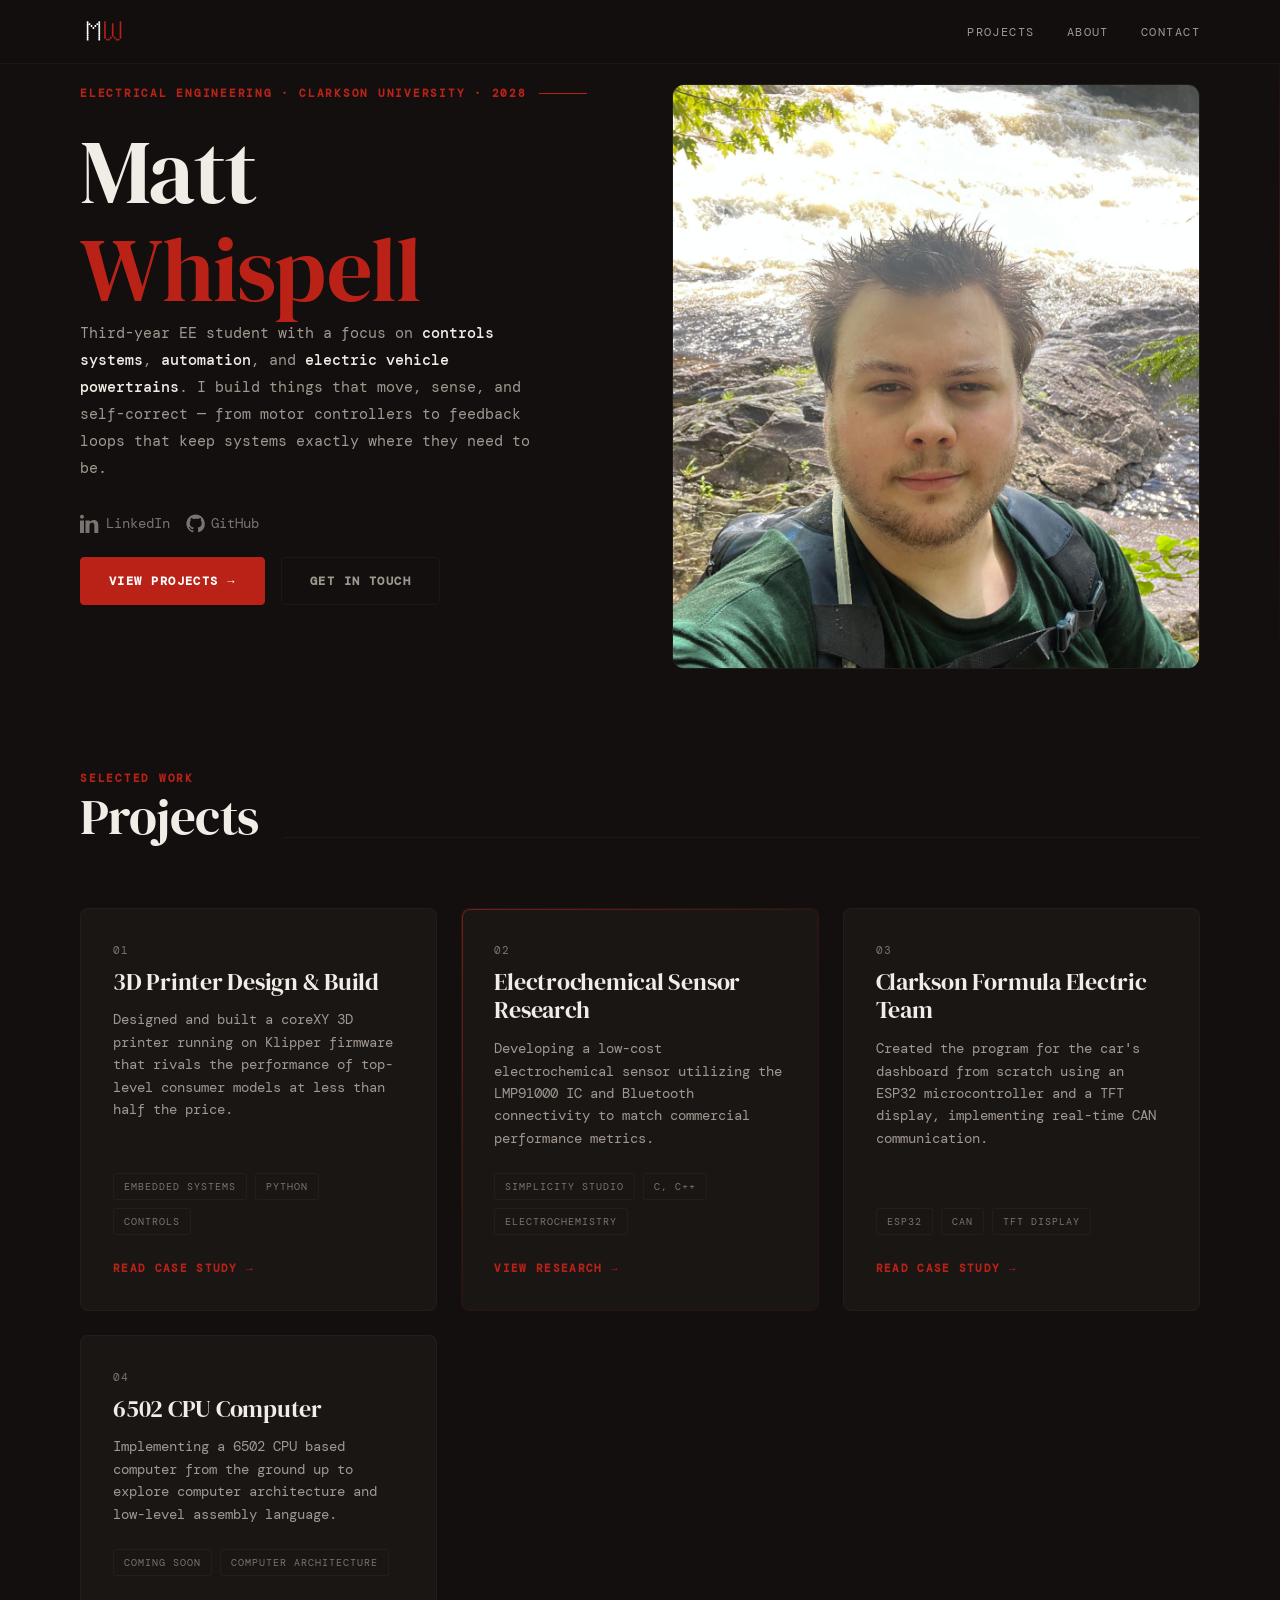
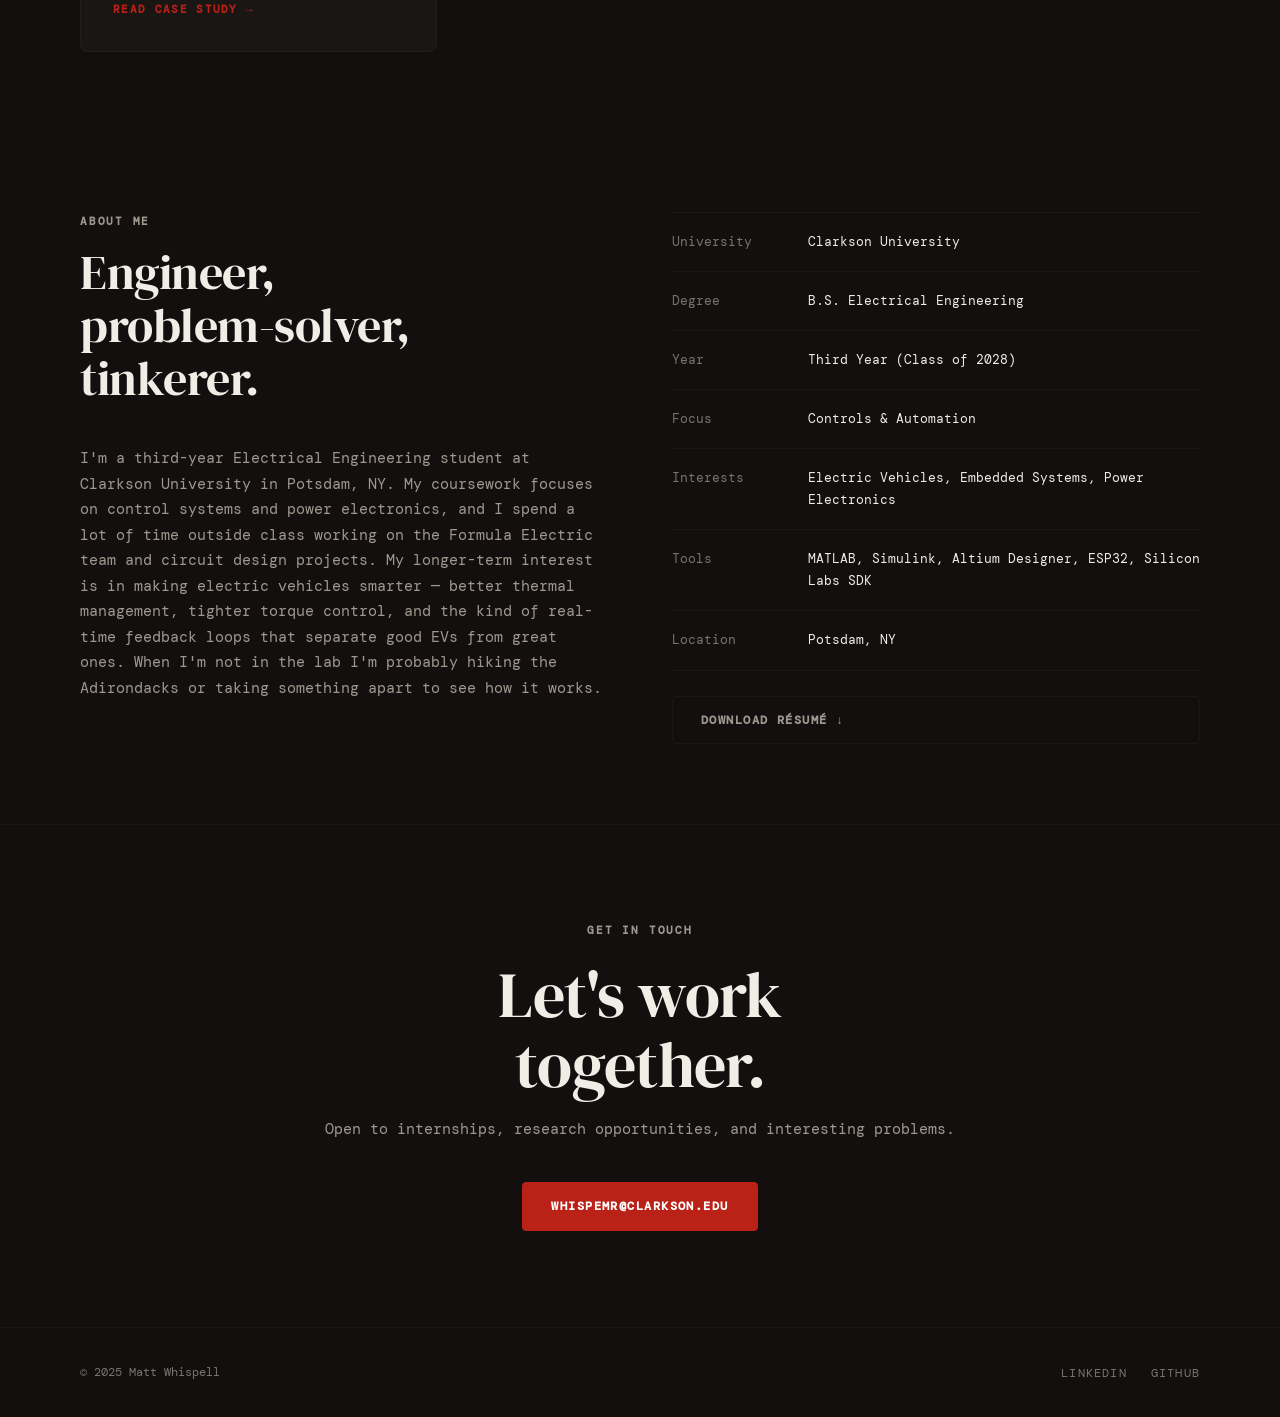
==== commit b5d5d6ae: "fix mobile menu button" ====
--- a/index.html
+++ b/index.html
@@ -40,36 +40,38 @@
     <!-- ── Hero ──────────────────────────────────────────── -->
     <section class="hero" id="top">
         <div class="container">
-          <div class="hero__eyebrow">
-            <span class="label">Electrical Engineering · Clarkson University · 2028</span>
-          </div>
-          <div class="hero__name-wrap">
+          <div class="hero__content">
+            <div class="hero__eyebrow">
+              <span class="label">Electrical Engineering · Clarkson University · 2028</span>
+            </div>
             <h1 class="hero__name">
               Matt<br><em>Whispell</em>
             </h1>
+            <p class="hero__bio">
+              Third-year EE student with a focus on
+              <strong>controls systems</strong>, <strong>automation</strong>,
+              and <strong>electric vehicle powertrains</strong>. I build things that
+              move, sense, and self-correct — from motor controllers to feedback loops
+              that keep systems exactly where they need to be.
+            </p>
+            <!-- Social icons row -->
+            <div class="hero-social">
+              <a href="https://www.linkedin.com/in/matthewwhispell/" class="hero-social__link" aria-label="Connect on LinkedIn" target="_blank" rel="noopener">
+                <svg class="hero-social__icon" viewBox="0 0 24 24" aria-hidden="true"><path d="M4.98 3.5C4.98 4.88 3.86 6 2.48 6S0 4.88 0 3.5 1.12 1 2.5 1s2.48 1.12 2.48 2.5zM0 8h5V24H0V8zm7.5 0h4.7v2.2h.07c.66-1.25 2.28-2.57 4.7-2.57 5.03 0 5.96 3.31 5.96 7.61V24h-5v-8.5c0-2.03-.04-4.63-2.82-4.63-2.83 0-3.27 2.21-3.27 4.48V24h-5V8z"/></svg>
+                <span class="hero-social__label">LinkedIn</span>
+              </a>
+              <a href="https://github.com/mattwhispell" class="hero-social__link" aria-label="GitHub" target="_blank" rel="noopener">
+                <svg class="hero-social__icon" viewBox="0 0 24 24" aria-hidden="true"><path d="M12 .5C5.73.5.5 5.73.5 12c0 5.07 3.29 9.36 7.86 10.87.58.11.79-.25.79-.56 0-.28-.01-1.02-.01-2-3.19.69-3.86-1.54-3.86-1.54-.53-1.35-1.3-1.71-1.3-1.71-1.06-.73.08-.71.08-.71 1.18.08 1.8 1.22 1.8 1.22 1.04 1.78 2.73 1.27 3.4.97.11-.75.41-1.27.74-1.56-2.55-.29-5.23-1.28-5.23-5.71 0-1.26.45-2.29 1.2-3.09-.12-.3-.52-1.51.11-3.15 0 0 .98-.31 3.2 1.18a11.07 11.07 0 012.92-.39c.99.01 1.99.13 2.92.39 2.22-1.5 3.2-1.18 3.2-1.18.64 1.64.24 2.85.12 3.15.75.8 1.2 1.83 1.2 3.09 0 4.44-2.69 5.42-5.25 5.71.42.36.8 1.07.8 2.16 0 1.56-.01 2.82-.01 3.2 0 .31.21.68.8.56A10.51 10.51 0 0023.5 12c0-6.27-5.23-11.5-11.5-11.5z"/></svg>
+                <span class="hero-social__label">GitHub</span>
+              </a>
+            </div>
+            <div class="hero__actions">
+              <a href="#projects" class="btn btn--primary">View Projects &rarr;</a>
+              <a href="#contact"  class="btn btn--ghost">Get in Touch</a>
+            </div>
+          </div>
+          <div class="hero__image">
             <img class="hero__portrait" src="images/Portrait.jpg" alt="Portrait of Matt Whispell">
-          </div>
-          <p class="hero__bio">
-            Third-year EE student with a focus on
-            <strong>controls systems</strong>, <strong>automation</strong>,
-            and <strong>electric vehicle powertrains</strong>. I build things that
-            move, sense, and self-correct — from motor controllers to feedback loops
-            that keep systems exactly where they need to be.
-          </p>
-          <!-- Social icons row -->
-          <div class="hero-social">
-            <a href="https://www.linkedin.com/in/matthewwhispell/" class="hero-social__link" aria-label="Connect on LinkedIn" target="_blank" rel="noopener">
-              <svg class="hero-social__icon" viewBox="0 0 24 24" aria-hidden="true"><path d="M4.98 3.5C4.98 4.88 3.86 6 2.48 6S0 4.88 0 3.5 1.12 1 2.5 1s2.48 1.12 2.48 2.5zM0 8h5V24H0V8zm7.5 0h4.7v2.2h.07c.66-1.25 2.28-2.57 4.7-2.57 5.03 0 5.96 3.31 5.96 7.61V24h-5v-8.5c0-2.03-.04-4.63-2.82-4.63-2.83 0-3.27 2.21-3.27 4.48V24h-5V8z"/></svg>
-              <span class="hero-social__label">LinkedIn</span>
-            </a>
-            <a href="https://github.com/mattwhispell" class="hero-social__link" aria-label="GitHub" target="_blank" rel="noopener">
-              <svg class="hero-social__icon" viewBox="0 0 24 24" aria-hidden="true"><path d="M12 .5C5.73.5.5 5.73.5 12c0 5.07 3.29 9.36 7.86 10.87.58.11.79-.25.79-.56 0-.28-.01-1.02-.01-2-3.19.69-3.86-1.54-3.86-1.54-.53-1.35-1.3-1.71-1.3-1.71-1.06-.73.08-.71.08-.71 1.18.08 1.8 1.22 1.8 1.22 1.04 1.78 2.73 1.27 3.4.97.11-.75.41-1.27.74-1.56-2.55-.29-5.23-1.28-5.23-5.71 0-1.26.45-2.29 1.2-3.09-.12-.3-.52-1.51.11-3.15 0 0 .98-.31 3.2 1.18a11.07 11.07 0 012.92-.39c.99.01 1.99.13 2.92.39 2.22-1.5 3.2-1.18 3.2-1.18.64 1.64.24 2.85.12 3.15.75.8 1.2 1.83 1.2 3.09 0 4.44-2.69 5.42-5.25 5.71.42.36.8 1.07.8 2.16 0 1.56-.01 2.82-.01 3.2 0 .31.21.68.8.56A10.51 10.51 0 0023.5 12c0-6.27-5.23-11.5-11.5-11.5z"/></svg>
-              <span class="hero-social__label">GitHub</span>
-            </a>
-          </div>
-          <div class="hero__actions">
-            <a href="#projects" class="btn btn--primary">View Projects &rarr;</a>
-            <a href="#contact"  class="btn btn--ghost">Get in Touch</a>
           </div>
         </div>
       </section>
--- a/css/style.css
+++ b/css/style.css
@@ -111,6 +111,16 @@
   gap: 24px;
 }
 
+@media (max-width: 768px) {
+  .nav__inner {
+    justify-content: space-between;
+  }
+
+  .nav__toggle {
+    margin-inline-start: auto;
+  }
+}
+
 .nav__logo {
   display: inline-flex;
   align-items: center;
@@ -137,6 +147,11 @@
   align-items: center;
   justify-content: center;
   color: var(--text);
+  position: absolute;
+  right: 0;
+  top: 50%;
+  transform: translateY(-50%);
+  z-index: 101;
   transition: background 0.3s var(--ease-organic), border-color 0.3s var(--ease-organic), transform 0.3s var(--ease-organic);
 }
 
@@ -205,12 +220,35 @@
 .hero {
   padding-block-start: calc(var(--nav-h) + 20px);
   padding-block-end: 20px;
+  min-height: auto;
+  position: relative;
+  overflow: hidden;
+}
+
+.hero .container {
   display: grid;
   grid-template-columns: 1fr;
-  min-height: auto;
-  align-content: center;
-  position: relative;
-  overflow: hidden;
+  gap: 0;
+  width: min(var(--max-w), 100% - 32px);
+  margin-inline: auto;
+}
+
+/* Hero layout: content and image side by side on wider screens */
+@media (min-width: 769px) {
+  .hero .container {
+    grid-template-columns: 1fr 1fr;
+    align-items: start;
+    gap: 4rem;
+  }
+
+  .hero__content {
+    margin-block-end: 0;
+  }
+
+  .hero__image {
+    margin-block-end: 0;
+    align-self: start;
+  }
 }
 
 .hero::before {
@@ -240,23 +278,24 @@
 
 .hero__name-wrap {
   display: flex;
-  align-items: stretch;
+  width: 100%;
+  align-items: center;
+  justify-content: center;
   gap: 24px;
   flex-wrap: wrap;
 }
 
 .hero__name {
-  font-size: clamp(48px, 8vw, 108px);
+  font-size: clamp(44px, 7vw, 96px);
   margin-block-end: 0;
   max-width: 14ch;
 }
 
 .hero__portrait {
-  margin-left: 10vw;
-  width: auto;
-  height: 50vh;
-  min-height: 200px;
-  max-height: 720px;
+  width: 100%;
+  height: 65vh;          /* Increased from 50vh */
+  min-height: 350px;     /* Optional: raised min-height so it stays tall on mobile */
+  max-height: 850px;     /* Increased from 720px to allow extra height on large displays */
   object-fit: cover;
   border-radius: calc(var(--radius) * 3);
   border: 1px solid rgba(255, 255, 255, 0.06);
@@ -593,25 +632,22 @@
   display: flex;
   flex-direction: column;
   gap: 32px;
+  align-items: center;
+  width: 100%;
 }
 
 .gallery-item {
-  margin: 0;
-}
-
+  /* Fluid width: minimum 16rem, grows dynamically at 30vw, capped at 22rem max */
+  width: clamp(16rem, 30vw, 22rem);
+  margin-left: auto;
+  margin-right: auto;
+  margin-bottom: 24px;
+}
+
+/* Make images scalable */
 .gallery-item img {
-  width: 100%;
-  border-radius: var(--radius);
-  border: 1px solid var(--border);
-  background: var(--surface);
-  padding: 8px;
-}
-
-.gallery-item figcaption {
-  margin-top: 12px;
-  font-size: 12px;
-  color: var(--text-muted);
-  text-align: center;
+  max-width: 100%;
+  height: auto;
 }
 
 .project-media-full {
@@ -626,6 +662,21 @@
   box-shadow: 0 20px 40px rgba(0,0,0,0.2);
 }
 
+/* Responsive YouTube iframe */
+.project-video iframe {
+  width: 100%;
+  height: auto;
+  display: block;
+  border: 0;
+}
+
+/* Make images scalable */
+.gallery-item img {
+  max-width: 100%;
+  height: auto;
+  width: 100%;
+}
+
 .media-caption {
   margin-top: 16px;
   font-size: 13px;
@@ -647,10 +698,24 @@
   color: var(--text);
 }
 
+/* Base Mobile Styles: Compact preview banner */
 .pdf-object {
   border-radius: var(--radius);
   border: 1px solid var(--border);
-  background: #fff; /* PDFs usually need white bg */
+  background: #fff;
+  width: 100%;
+  height: 180px; /* Short, readable height on mobile */
+  position: relative;
+  overflow: hidden;
+  display: block;
+}
+
+/* Desktop Styles: Full tall viewer */
+@media (min-width: 768px) {
+  .pdf-object {
+    height: 80vh;
+    min-height: 600px;
+  }
 }
 
 /* ── About split ─────────────────────────────────────────── */
@@ -743,8 +808,24 @@
     --nav-h: 60px;
   }
 
+  nav[aria-label="Primary"] {
+    /* Hide the nav element but keep it accessible */
+    position: absolute;
+    width: 1px;
+    height: 1px;
+    margin: -1px;
+    border: 0;
+    padding: 0;
+    overflow: hidden;
+    clip: rect(0 0 0 0);
+  }
+
   .nav__toggle {
     display: flex;
+    position: absolute;
+    right: 0;
+    top: 0;
+    transform: none;
   }
 
   .nav__links {
@@ -797,7 +878,7 @@
 
   .hero__name-wrap {
     flex-direction: column;
-    align-items: flex-start;
+    align-items: center;
     gap: 20px;
   }
 
@@ -812,7 +893,6 @@
     max-width: 280px;
     aspect-ratio: 3 / 4;
     object-fit: cover;
-    align-self: center;
   }
 
   .hero__eyebrow {
@@ -851,6 +931,18 @@
     flex-direction: column;
     align-items: flex-start;
     gap: 16px;
+  }
+
+  .project-links {
+    flex-direction: column;
+    align-items: stretch;
+    width: 100%;
+  }
+
+  .project-links .btn {
+    width: 100%;
+    justify-content: center;
+    padding: 14px 20px;
   }
 }
 
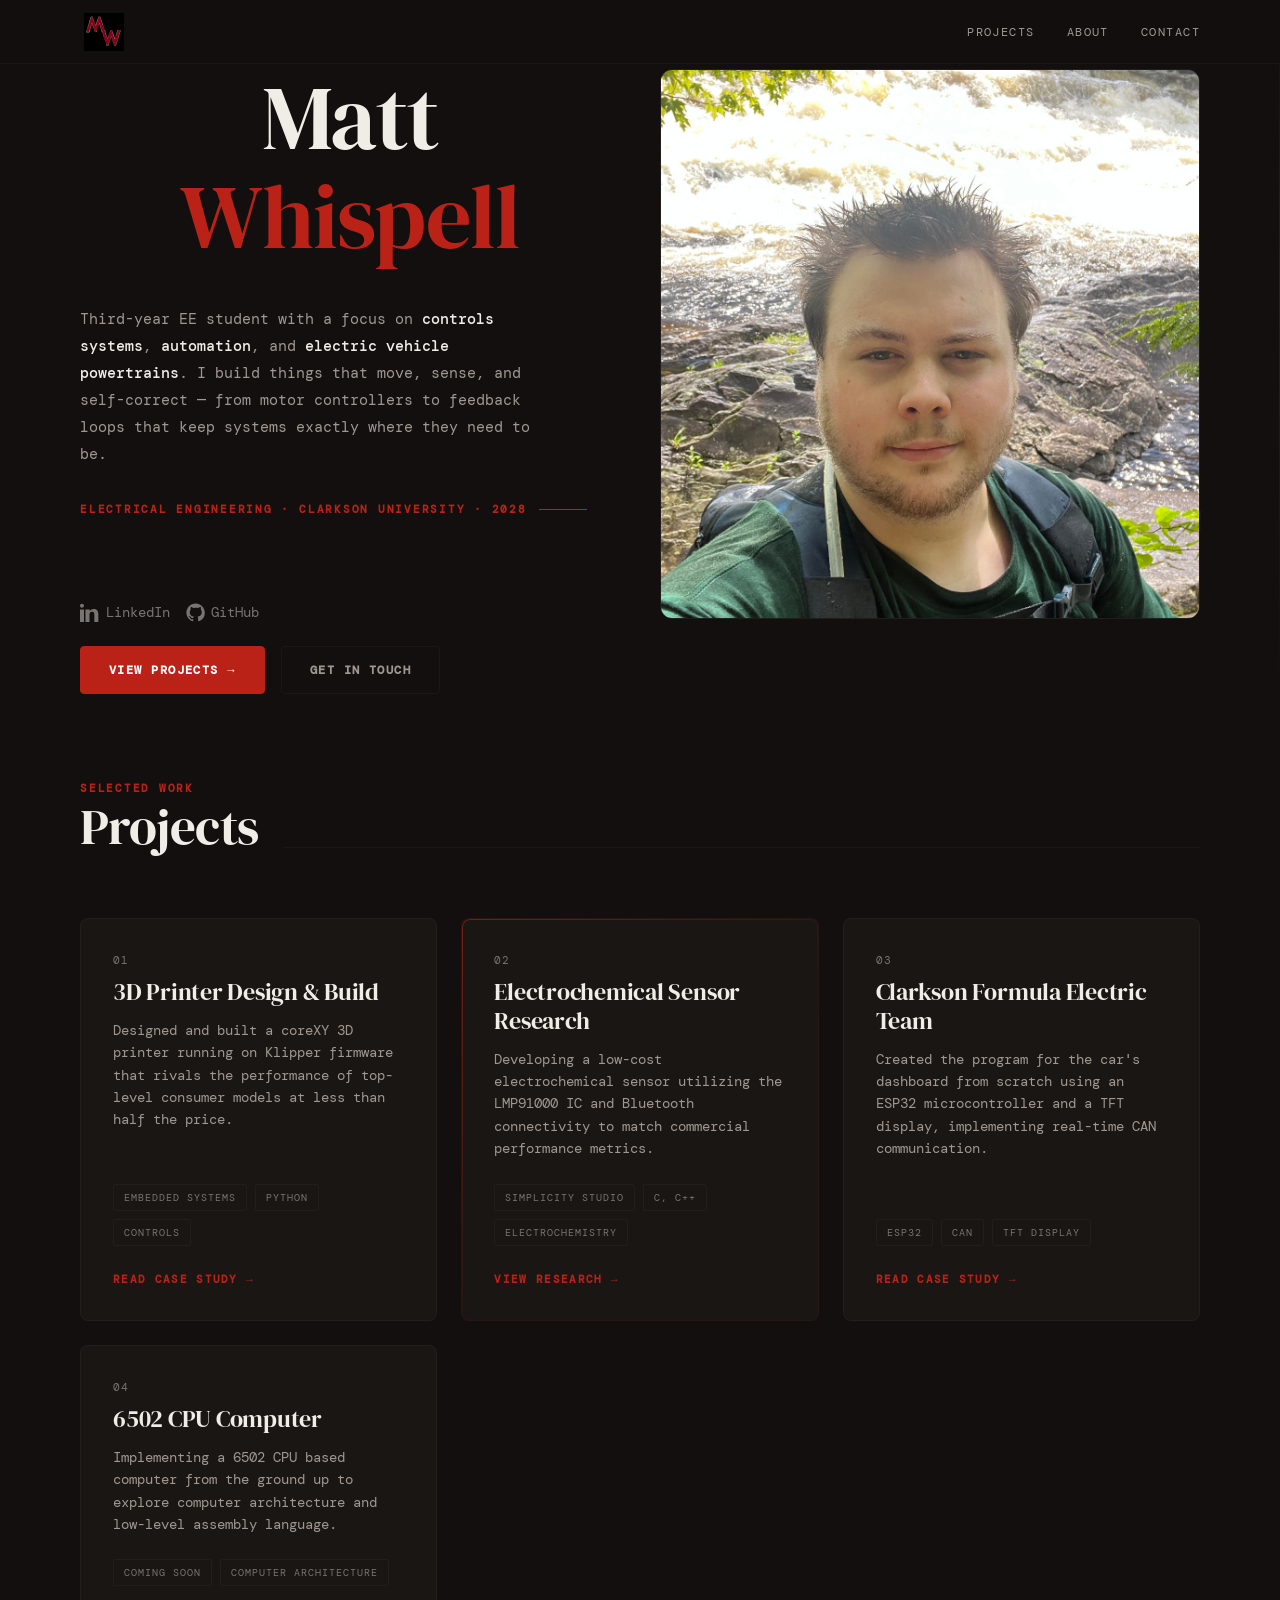
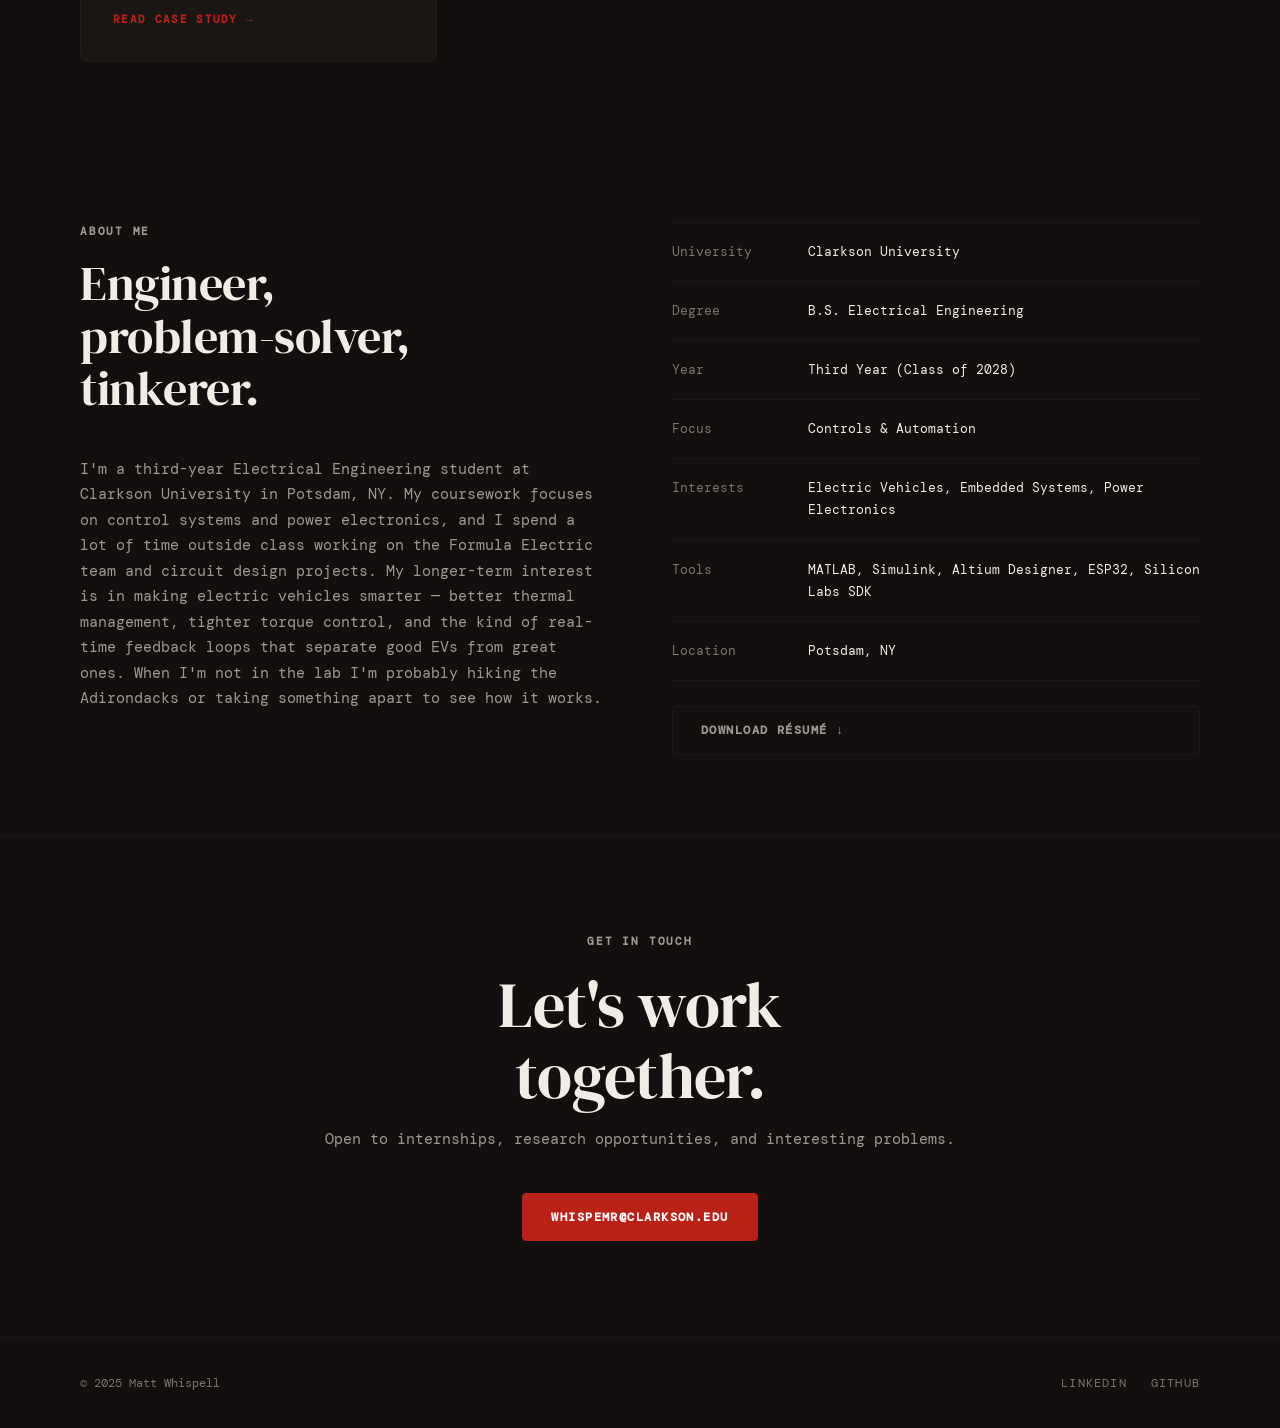
==== commit 0079f814: "fix mobile support and desktop layout" ====
--- a/index.html
+++ b/index.html
@@ -40,13 +40,15 @@
     <!-- ── Hero ──────────────────────────────────────────── -->
     <section class="hero" id="top">
         <div class="container">
-          <div class="hero__content">
-            <div class="hero__eyebrow">
-              <span class="label">Electrical Engineering · Clarkson University · 2028</span>
-            </div>
+          <div class="name-wrapper">
             <h1 class="hero__name">
               Matt<br><em>Whispell</em>
             </h1>
+          </div>
+          <div class="hero__image">
+            <img class="hero__portrait" src="images/Portrait.jpg" alt="Portrait of Matt Whispell">
+          </div>
+          <div class="bio-wrapper">
             <p class="hero__bio">
               Third-year EE student with a focus on
               <strong>controls systems</strong>, <strong>automation</strong>,
@@ -54,6 +56,11 @@
               move, sense, and self-correct — from motor controllers to feedback loops
               that keep systems exactly where they need to be.
             </p>
+            <div class="hero__eyebrow">
+              <span class="label">Electrical Engineering · Clarkson University · 2028</span>
+            </div>
+          </div>
+          <div class="actions-social-wrapper">
             <!-- Social icons row -->
             <div class="hero-social">
               <a href="https://www.linkedin.com/in/matthewwhispell/" class="hero-social__link" aria-label="Connect on LinkedIn" target="_blank" rel="noopener">
@@ -70,9 +77,6 @@
               <a href="#contact"  class="btn btn--ghost">Get in Touch</a>
             </div>
           </div>
-          <div class="hero__image">
-            <img class="hero__portrait" src="images/Portrait.jpg" alt="Portrait of Matt Whispell">
-          </div>
         </div>
       </section>
 
--- a/css/style.css
+++ b/css/style.css
@@ -218,8 +218,8 @@
 
 /* ── Hero ────────────────────────────────────────────────── */
 .hero {
-  padding-block-start: calc(var(--nav-h) + 20px);
-  padding-block-end: 20px;
+  padding-block-start: calc(var(--nav-h) + 5px);
+  padding-block-end: 5px;
   min-height: auto;
   position: relative;
   overflow: hidden;
@@ -227,28 +227,58 @@
 
 .hero .container {
   display: grid;
+  width: min(var(--max-w), 100% - 32px);
+  margin-inline: auto;
+}
+
+/* Base: single column */
+.hero .container {
   grid-template-columns: 1fr;
   gap: 0;
-  width: min(var(--max-w), 100% - 32px);
-  margin-inline: auto;
-}
-
-/* Hero layout: content and image side by side on wider screens */
+}
+
+/* Desktop layout: two columns, image spans full height */
 @media (min-width: 769px) {
   .hero .container {
     grid-template-columns: 1fr 1fr;
-    align-items: start;
-    gap: 4rem;
-  }
-
-  .hero__content {
-    margin-block-end: 0;
-  }
-
-  .hero__image {
-    margin-block-end: 0;
-    align-self: start;
-  }
+    grid-template-rows: auto auto auto;
+    gap: 2.5rem;
+  }
+  .hero .name-wrapper {
+    grid-column: 1;
+    grid-row: 1;
+  }
+  .hero .bio-wrapper {
+    grid-column: 1;
+    grid-row: 2;
+  }
+  .hero .actions-social-wrapper {
+    grid-column: 1;
+    grid-row: 3;
+  }
+  .hero .hero__image {
+    grid-column: 2;
+    grid-row: 1 / 4; /* span all three rows */
+  }
+  .hero__bio {
+    margin-block-start: 0;
+  }
+  .hero .hero__image {
+    width: 100%;
+    height: 100%;
+  }
+  .hero .hero__image img {
+    width: 100%;
+    height: 100%;
+    object-fit: cover;
+  }
+}
+
+/* Ensure wrappers are block level */
+.hero .name-wrapper,
+.hero .bio-wrapper,
+.hero .actions-social-wrapper {
+  display: block;
 }
 
 .hero::before {
@@ -289,13 +319,14 @@
   font-size: clamp(44px, 7vw, 96px);
   margin-block-end: 0;
   max-width: 14ch;
+  text-align: center; 
 }
 
 .hero__portrait {
   width: 100%;
-  height: 65vh;          /* Increased from 50vh */
-  min-height: 350px;     /* Optional: raised min-height so it stays tall on mobile */
-  max-height: 850px;     /* Increased from 720px to allow extra height on large displays */
+  height: 40vh;          /* Increased from 50vh */
+  min-height: 300px;     /* Optional: raised min-height so it stays tall on mobile */
+  max-height: 550px;     /* Increased from 720px to allow extra height on large displays */
   object-fit: cover;
   border-radius: calc(var(--radius) * 3);
   border: 1px solid rgba(255, 255, 255, 0.06);
@@ -872,38 +903,61 @@
   }
 
   .hero {
-    padding-block-start: calc(var(--nav-h) + 40px);
+    padding-block-start: calc(var(--nav-h) + 5px);
+    padding-block-end: 5px;
     min-height: auto;
   }
 
-  .hero__name-wrap {
+  /* Stack hero content vertically on mobile: name, image, bio, actions-social */
+  .hero .container {
+    display: flex;
     flex-direction: column;
-    align-items: center;
-    gap: 20px;
+    align-items: stretch;
+    gap: 8px;
+  }
+  .hero .name-wrapper,
+  .hero .hero__image,
+  .hero .bio-wrapper,
+  .hero .actions-social-wrapper {
+    width: 100%;
+  }
+  .hero .hero__image {
+    display: flex;
+    justify-content: center;
+  }
+  .hero__portrait {
+    width: auto;
+    height: auto;
+    max-height: 135px;
+    aspect-ratio: 3 / 4;
+    object-fit: cover;
   }
 
   .hero__name {
     font-size: clamp(40px, 10vw, 72px);
-    max-width: 100%;
-  }
-
-  .hero__portrait {
-    margin-left: 0;
-    width: 100%;
-    max-width: 280px;
-    aspect-ratio: 3 / 4;
-    object-fit: cover;
+    text-align: center;
+    justify-content: center;
   }
 
   .hero__eyebrow {
     font-size: 10px;
     flex-wrap: wrap;
+    justify-content: center;
   }
 
   .hero__bio {
     font-size: 14px;
     line-height: 1.7;
-    margin-block-end: 36px;
+    margin-block-end: 24px;
+    text-align: center;
+  }
+
+  .hero-social {
+    justify-content: center;
+  }
+
+  .hero__actions {
+    justify-content: center;
   }
 
   .section-header {
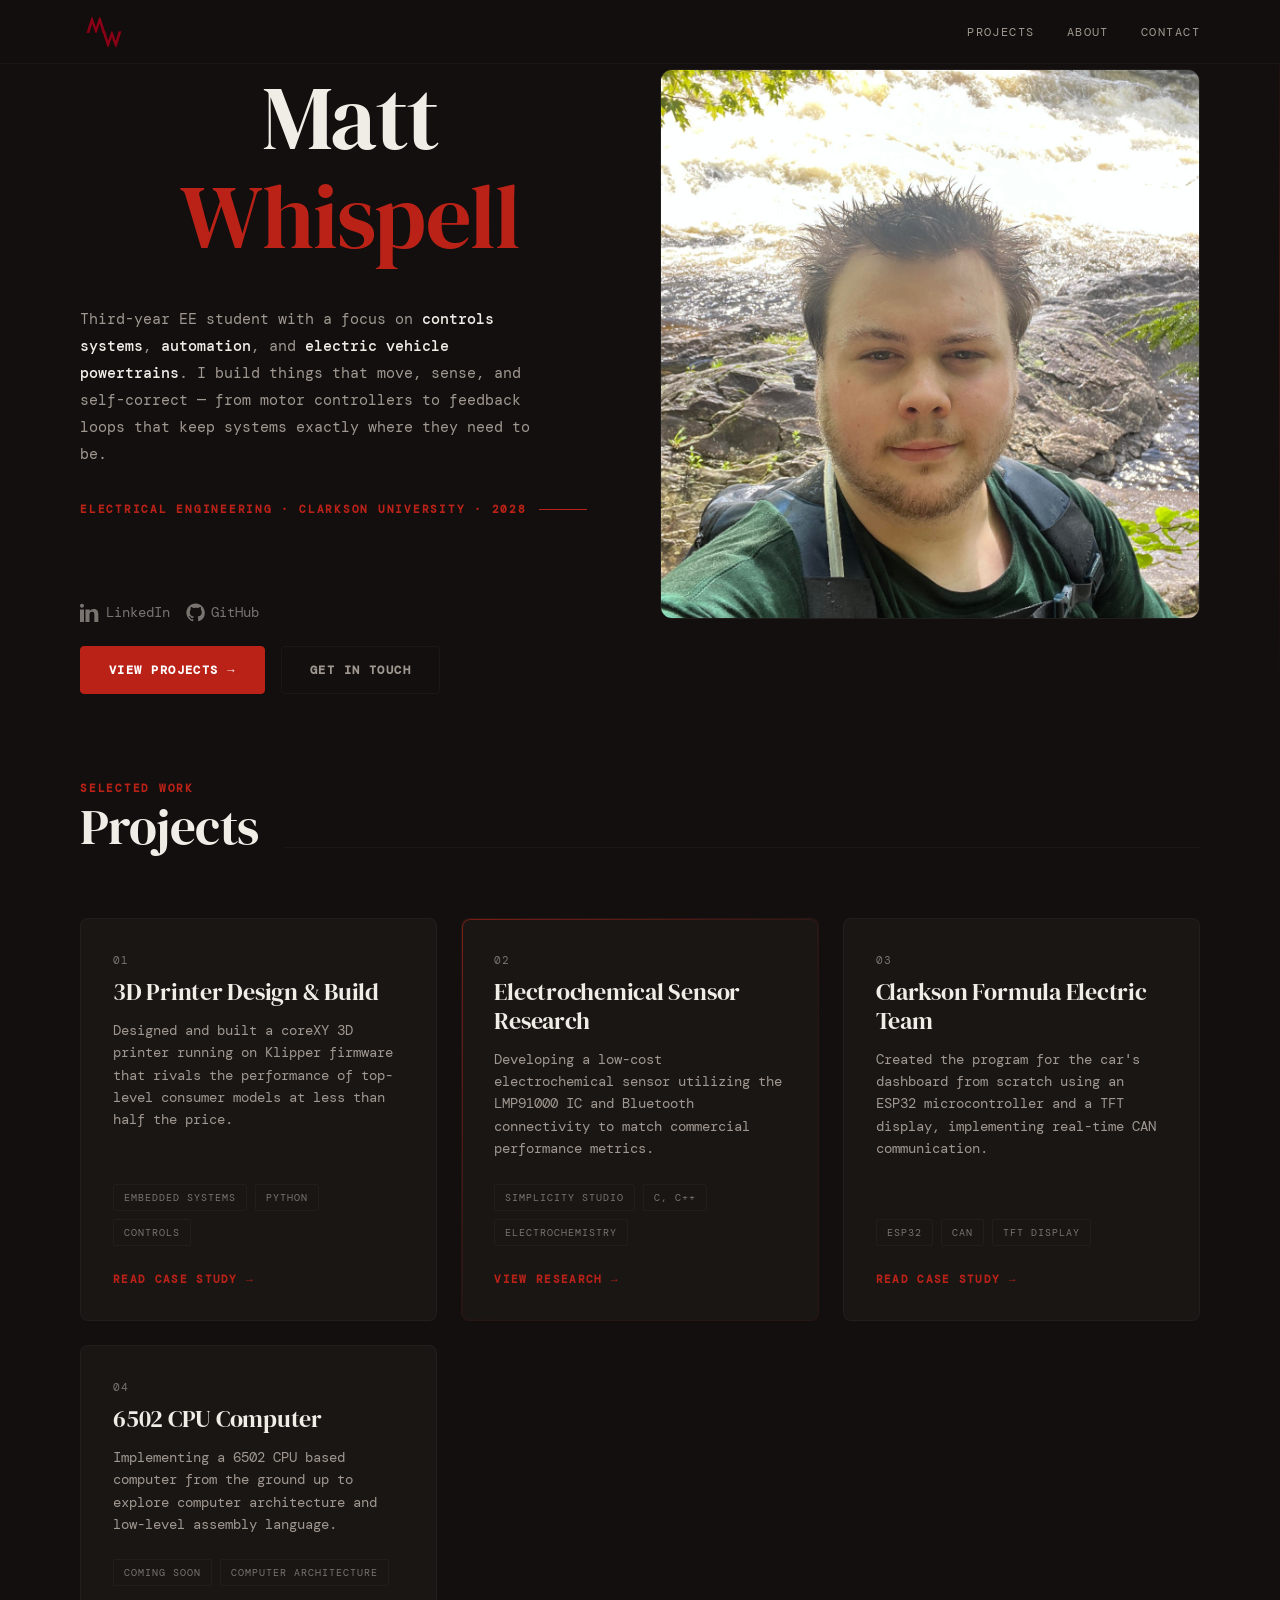
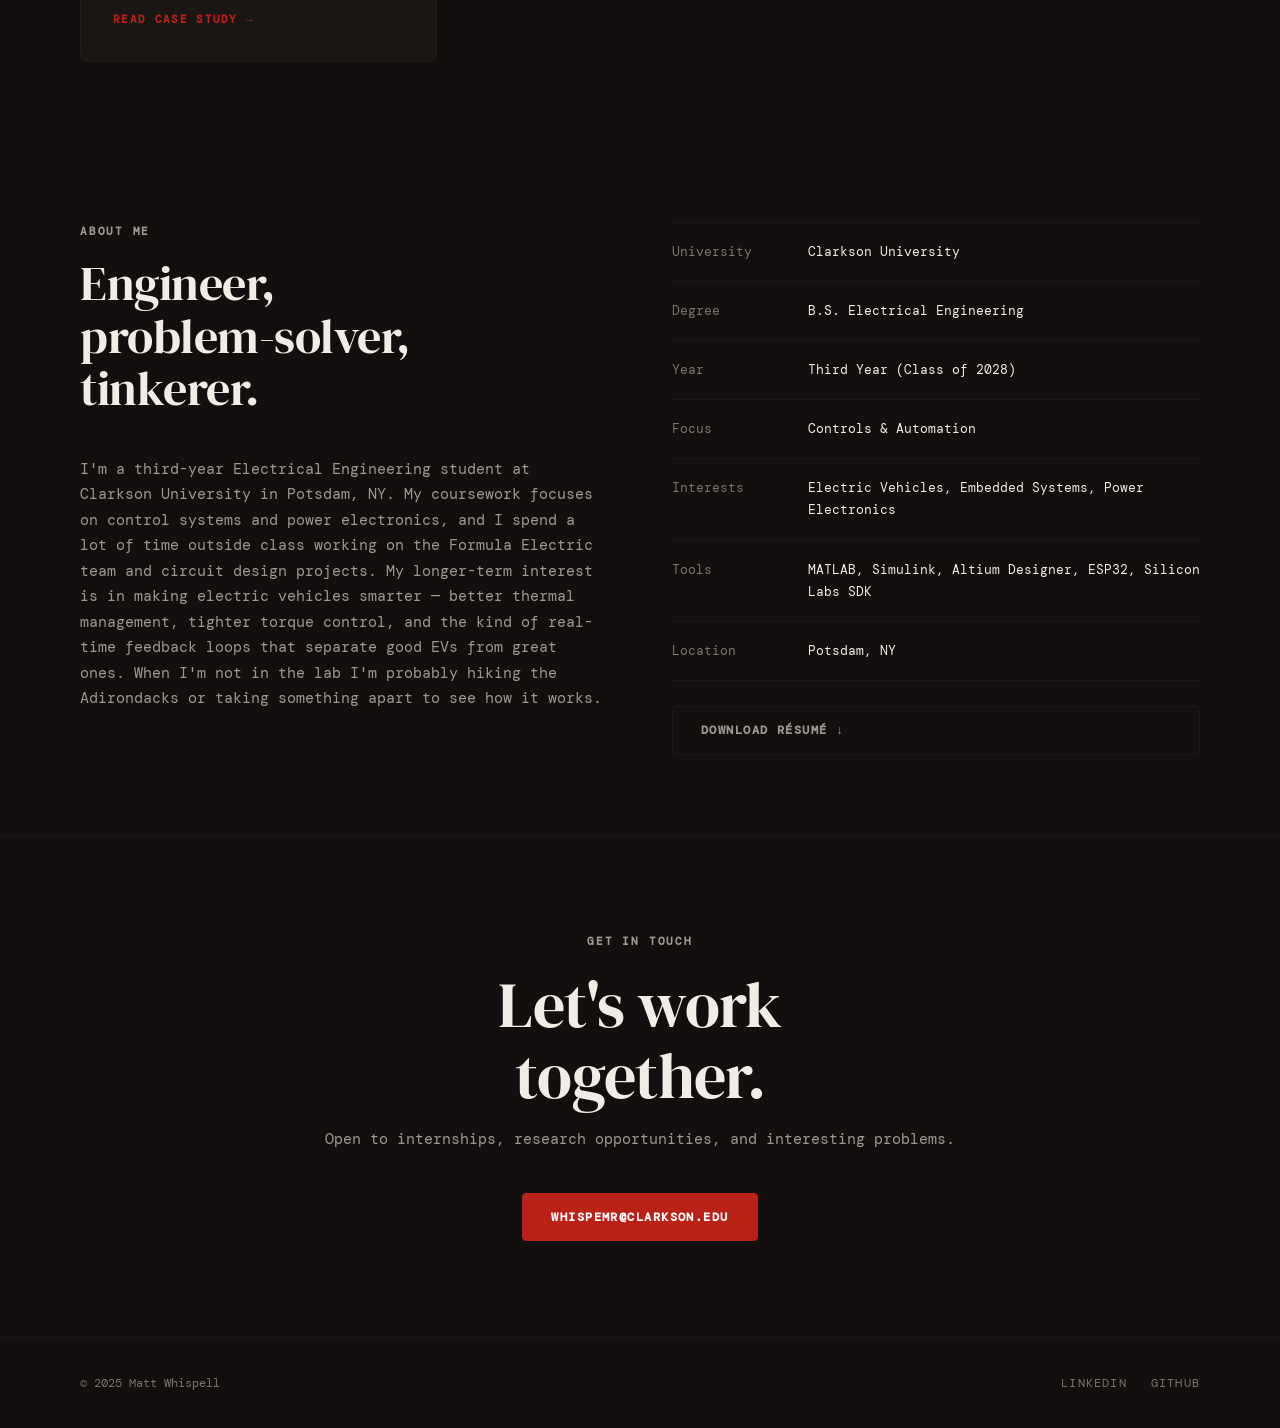
==== commit d73307ea: "Rename formula-electric.html to cfek.html and update references - Renamed projects/formula-electric." ====
--- a/index.html
+++ b/index.html
@@ -142,7 +142,7 @@
           </a>
 
           <!-- Card 3 -->
-          <a href="projects/formula-electric.html" class="project-card fade-in-up delay-1">
+          <a href="projects/cfek.html" class="project-card fade-in-up delay-1">
             <span class="project-card__num">03</span>
             <h3 class="project-card__title">Clarkson Formula Electric Team</h3>
             <p class="project-card__desc">
--- a/css/style.css
+++ b/css/style.css
@@ -615,7 +615,38 @@
 }
 
 .project-header {
-  max-width: 800px;
+  flex: 1;
+  min-width: 0;
+}
+
+/* ── Hero glamour-shot row ──────────────────────────────── */
+.project-hero-row {
+  display: flex;
+  align-items: center;
+  gap: 3rem;
+}
+
+.project-hero-image {
+  flex-shrink: 0;
+  max-width: 420px;
+  width: 100%;
+}
+
+.project-hero-image img {
+  display: block;
+  max-width: 100%;
+  height: auto;
+  border-radius: calc(var(--radius) * 2);
+  border: 1px solid var(--border);
+}
+
+.project-hero-image figcaption {
+  font-family: var(--font-body);
+  font-size: 12px;
+  letter-spacing: 0.04em;
+  color: var(--text-muted);
+  margin-top: 0.75rem;
+  text-align: center;
 }
 
 .project-title {
@@ -976,6 +1007,17 @@
     gap: 40px;
   }
 
+  .project-hero-row {
+    flex-direction: column;
+    align-items: center;
+    text-align: center;
+    gap: 2rem;
+  }
+
+  .project-hero-image {
+    max-width: 100%;
+  }
+
   .about-grid {
     grid-template-columns: 1fr;
     gap: 40px;
@@ -1043,3 +1085,33 @@
     width: calc(100% - 24px);
   }
 }
+
+/* ── Mobile Centering Fix ────────────────────────────────────────── */
+@media (max-width: 768px) {
+  
+  /* 1. Force the name-wrapper to center its contents */
+  .hero .name-wrapper {
+    display: flex;
+    flex-direction: column;
+    align-items: center; 
+    text-align: center;
+    width: 100%;
+  }
+
+  /* 2. Center the eyebrow text and its accent line */
+  .hero__eyebrow {
+    justify-content: center;
+  }
+
+  /* 3. Center the bio (margin-inline: auto centers it because it has a max-width) */
+  .hero__bio {
+    text-align: center;
+    margin-inline: auto; 
+  }
+
+  /* 4. Center the buttons and social links */
+  .hero__actions,
+  .hero-social {
+    justify-content: center;
+  }
+}
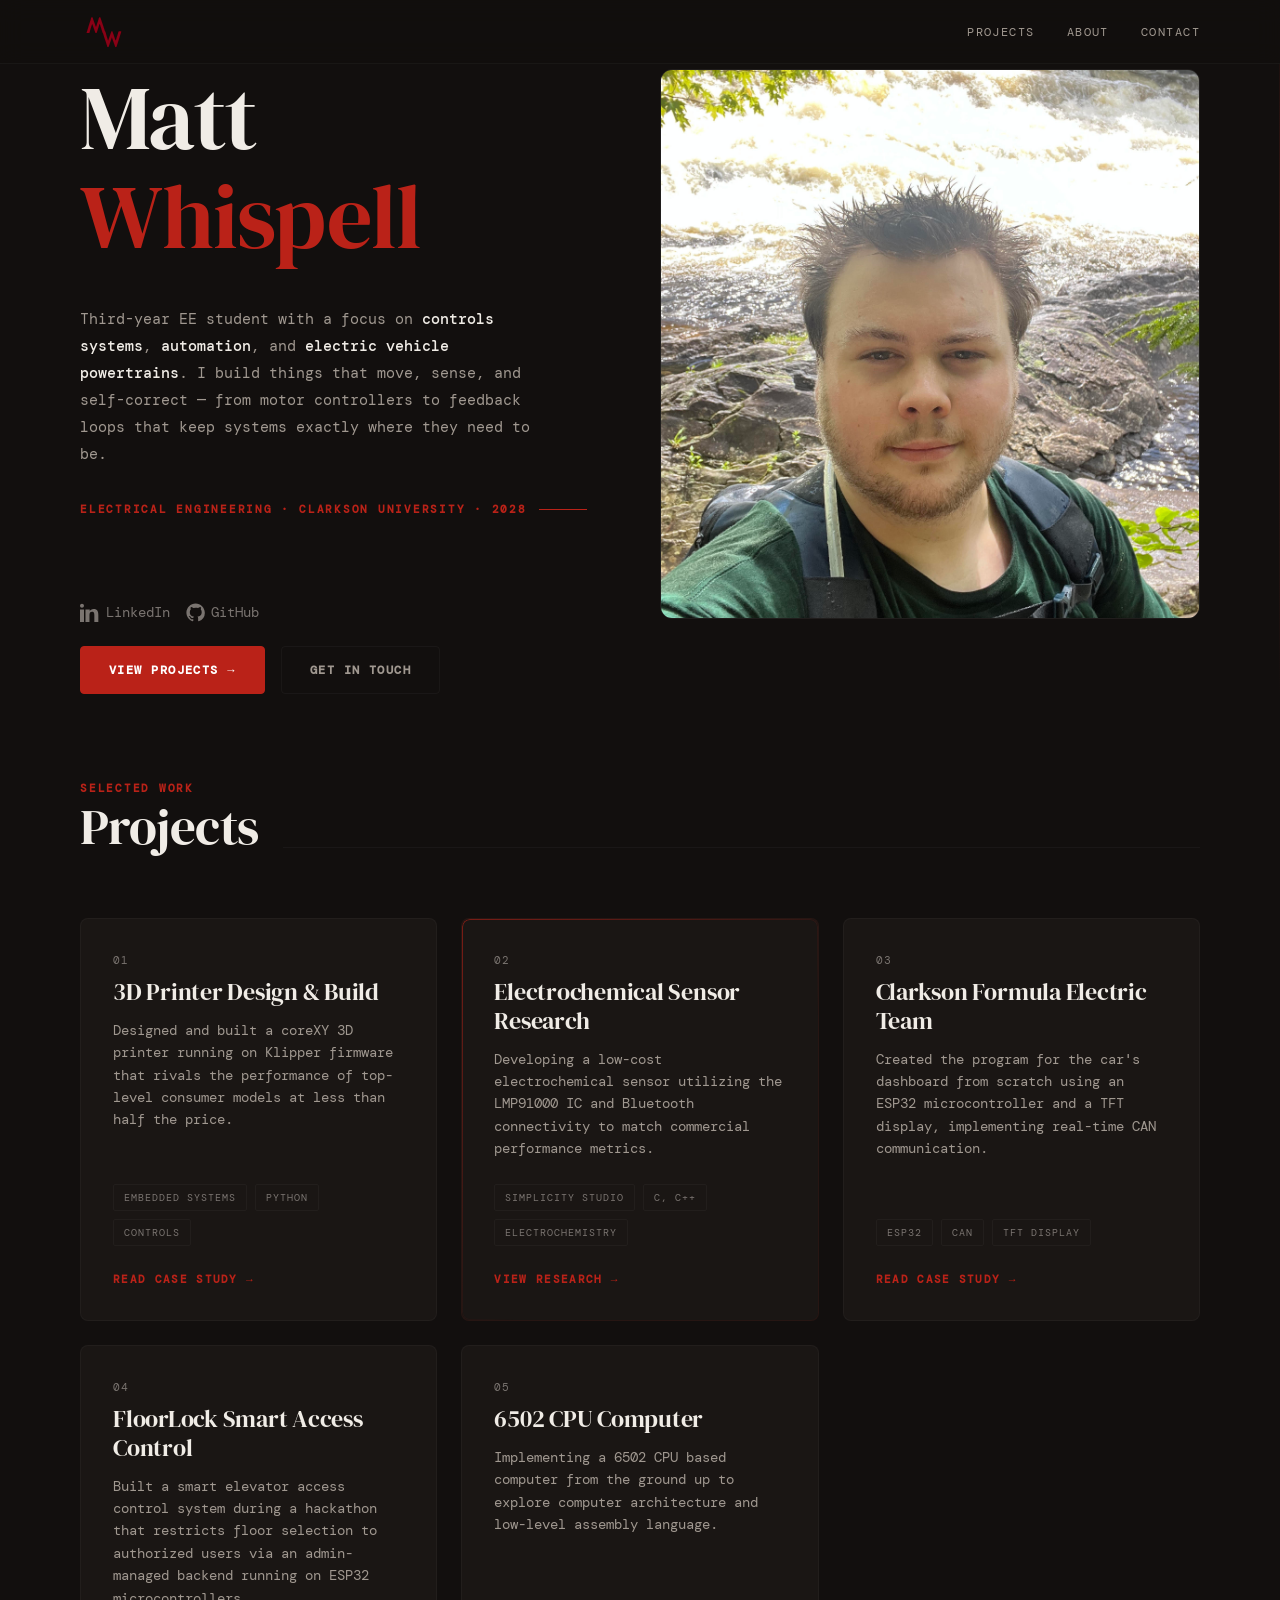
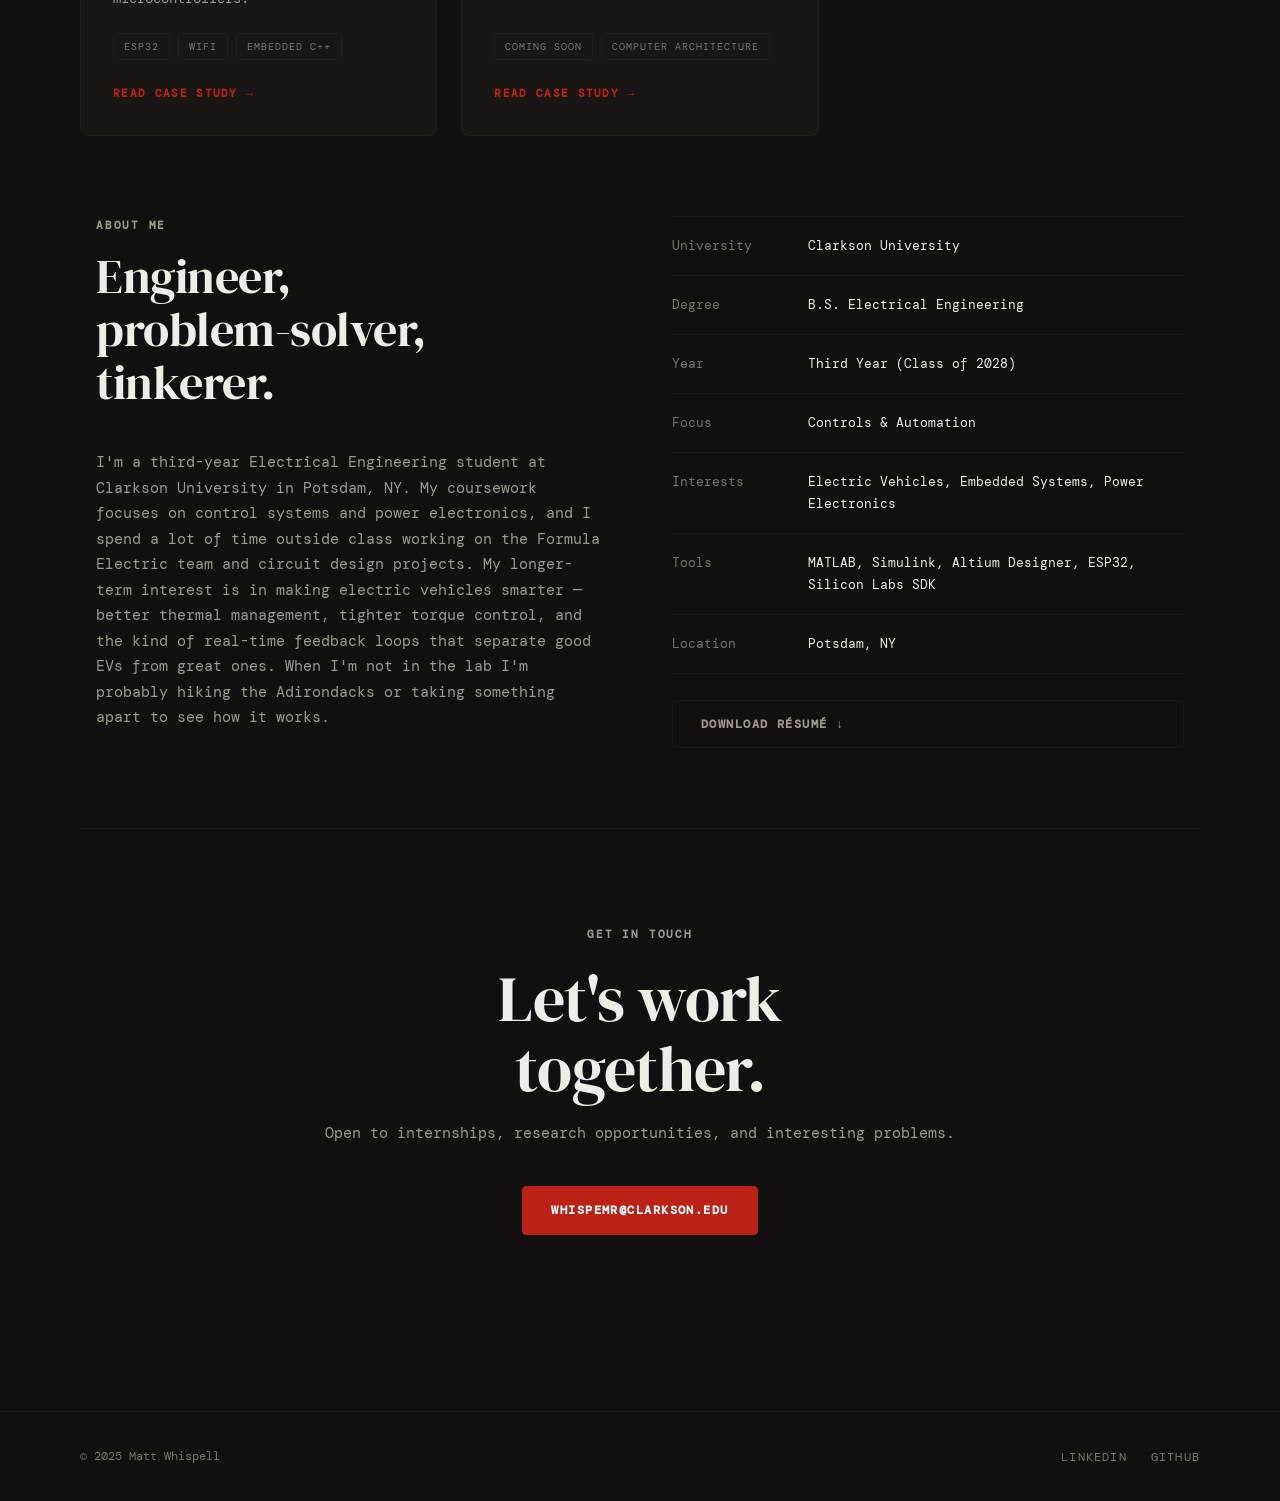
==== commit a5b9e118: "fix up some ai slop" ====
--- a/index.html
+++ b/index.html
@@ -142,7 +142,7 @@
           </a>
 
           <!-- Card 3 -->
-          <a href="projects/cfek.html" class="project-card fade-in-up delay-1">
+          <a href="projects/formula-electric.html" class="project-card fade-in-up delay-1">
             <span class="project-card__num">03</span>
             <h3 class="project-card__title">Clarkson Formula Electric Team</h3>
             <p class="project-card__desc">
@@ -157,8 +157,23 @@
           </a>
 
           <!-- Card 4 -->
-          <a href="projects/6502-computer.html" class="project-card fade-in-up delay-2">
+          <a href="projects/floorlock-smart-access-control.html" class="project-card fade-in-up delay-2">
             <span class="project-card__num">04</span>
+            <h3 class="project-card__title">FloorLock Smart Access Control</h3>
+            <p class="project-card__desc">
+              Built a smart elevator access control system during a hackathon that restricts floor selection to authorized users via an admin-managed backend running on ESP32 microcontrollers.
+            </p>
+            <ul class="project-card__tags">
+              <li class="tag">ESP32</li>
+              <li class="tag">WiFi</li>
+              <li class="tag">Embedded C++</li>
+            </ul>
+            <span class="project-card__action">Read Case Study &rarr;</span>
+          </a>
+
+          <!-- Card 5 -->
+          <a href="projects/6502-computer.html" class="project-card fade-in-up delay-1">
+            <span class="project-card__num">05</span>
             <h3 class="project-card__title">6502 CPU Computer</h3>
             <p class="project-card__desc">
               Implementing a 6502 CPU based computer from the ground up to explore computer architecture and low-level assembly language.
@@ -171,8 +186,6 @@
           </a>
 
         </div>
-      </div>
-    </section>
 
     <!-- ── About ──────────────────────────────────────────── -->
     <section id="about">
--- a/css/style.css
+++ b/css/style.css
@@ -237,44 +237,23 @@
   gap: 0;
 }
 
-/* Desktop layout: two columns, image spans full height */
-@media (min-width: 769px) {
-  .hero .container {
-    grid-template-columns: 1fr 1fr;
-    grid-template-rows: auto auto auto;
-    gap: 2.5rem;
-  }
-  .hero .name-wrapper {
-    grid-column: 1;
-    grid-row: 1;
-  }
-  .hero .bio-wrapper {
-    grid-column: 1;
-    grid-row: 2;
-  }
-  .hero .actions-social-wrapper {
-    grid-column: 1;
-    grid-row: 3;
-  }
-  .hero .hero__image {
-    grid-column: 2;
-    grid-row: 1 / 4; /* span all three rows */
-  }
-  .hero__bio {
-    margin-block-start: 0;
-  }
-  .hero .hero__image {
-    width: 100%;
-    height: 100%;
-  }
-  .hero .hero__image img {
-    width: 100%;
-    height: 100%;
-    object-fit: cover;
-  }
-}
-
-/* Ensure wrappers are block level */
+/* ── Hero Base (Mobile First) ────────────────────────────── */
+.hero {
+  padding-block-start: calc(var(--nav-h) + 5px);
+  padding-block-end: 5px;
+  min-height: auto;
+  position: relative;
+  overflow: hidden;
+}
+
+.hero .container {
+  display: grid;
+  width: min(var(--max-w), 100% - 32px);
+  margin-inline: auto;
+  grid-template-columns: 1fr;
+  gap: 0;
+}
+
 .hero .name-wrapper,
 .hero .bio-wrapper,
 .hero .actions-social-wrapper {
@@ -295,6 +274,7 @@
   margin-block-end: 20px;
   display: flex;
   align-items: center;
+  justify-content: center; /* Centered on mobile */
   gap: 12px;
 }
 
@@ -310,7 +290,7 @@
   display: flex;
   width: 100%;
   align-items: center;
-  justify-content: center;
+  justify-content: center; /* Centered on mobile */
   gap: 24px;
   flex-wrap: wrap;
 }
@@ -319,14 +299,14 @@
   font-size: clamp(44px, 7vw, 96px);
   margin-block-end: 0;
   max-width: 14ch;
-  text-align: center; 
+  text-align: center; /* Centered on mobile */
 }
 
 .hero__portrait {
   width: 100%;
-  height: 40vh;          /* Increased from 50vh */
-  min-height: 300px;     /* Optional: raised min-height so it stays tall on mobile */
-  max-height: 550px;     /* Increased from 720px to allow extra height on large displays */
+  height: 40vh;
+  min-height: 300px;
+  max-height: 550px;
   object-fit: cover;
   border-radius: calc(var(--radius) * 3);
   border: 1px solid rgba(255, 255, 255, 0.06);
@@ -357,13 +337,13 @@
   align-items: center;
 }
 
-/* Social icon row in hero */
 .hero-social {
   display: flex;
   gap: 1rem;
   align-items: center;
   margin: 1.5rem 0;
 }
+
 .hero-social__link {
   display: flex;
   align-items: center;
@@ -371,18 +351,75 @@
   color: var(--text-muted);
   transition: color 0.2s ease;
 }
+
 .hero-social__icon {
   width: 1.2rem;
   height: 1.2rem;
   fill: currentColor;
 }
+
 .hero-social__label {
   margin-left: 0.4rem;
   font-size: 0.9rem;
   line-height: 1;
 }
+
 .hero-social__link:hover {
   color: var(--accent);
+}
+
+/* ── Desktop Overrides (Min-width 769px) ─────────────────── */
+@media (min-width: 769px) {
+  .hero .container {
+    grid-template-columns: 1fr 1fr;
+    grid-template-rows: auto auto auto;
+    gap: 2.5rem;
+  }
+
+  .hero .name-wrapper {
+    grid-column: 1;
+    grid-row: 1;
+  }
+
+  .hero .bio-wrapper {
+    grid-column: 1;
+    grid-row: 2;
+  }
+
+  .hero .actions-social-wrapper {
+    grid-column: 1;
+    grid-row: 3;
+  }
+
+  .hero .hero__image {
+    grid-column: 2;
+    grid-row: 1 / 4;
+    width: 100%;
+    height: 100%;
+  }
+
+  .hero .hero__image img {
+    width: 100%;
+    height: 100%;
+    object-fit: cover;
+  }
+
+  .hero__bio {
+    margin-block-start: 0;
+  }
+
+  /* Desktop Alignment Resets */
+  .hero__eyebrow {
+    justify-content: flex-start;
+  }
+
+  .hero__name-wrap {
+    justify-content: flex-start;
+  }
+
+  .hero__name {
+    text-align: left;
+  }
 }
 
 /* ── Buttons ─────────────────────────────────────────────── */
@@ -615,38 +652,7 @@
 }
 
 .project-header {
-  flex: 1;
-  min-width: 0;
-}
-
-/* ── Hero glamour-shot row ──────────────────────────────── */
-.project-hero-row {
-  display: flex;
-  align-items: center;
-  gap: 3rem;
-}
-
-.project-hero-image {
-  flex-shrink: 0;
-  max-width: 420px;
-  width: 100%;
-}
-
-.project-hero-image img {
-  display: block;
-  max-width: 100%;
-  height: auto;
-  border-radius: calc(var(--radius) * 2);
-  border: 1px solid var(--border);
-}
-
-.project-hero-image figcaption {
-  font-family: var(--font-body);
-  font-size: 12px;
-  letter-spacing: 0.04em;
-  color: var(--text-muted);
-  margin-top: 0.75rem;
-  text-align: center;
+  max-width: 800px;
 }
 
 .project-title {
@@ -730,6 +736,7 @@
   height: auto;
   display: block;
   border: 0;
+  aspect-ratio: 16 / 9;
 }
 
 /* Make images scalable */
@@ -1007,17 +1014,6 @@
     gap: 40px;
   }
 
-  .project-hero-row {
-    flex-direction: column;
-    align-items: center;
-    text-align: center;
-    gap: 2rem;
-  }
-
-  .project-hero-image {
-    max-width: 100%;
-  }
-
   .about-grid {
     grid-template-columns: 1fr;
     gap: 40px;
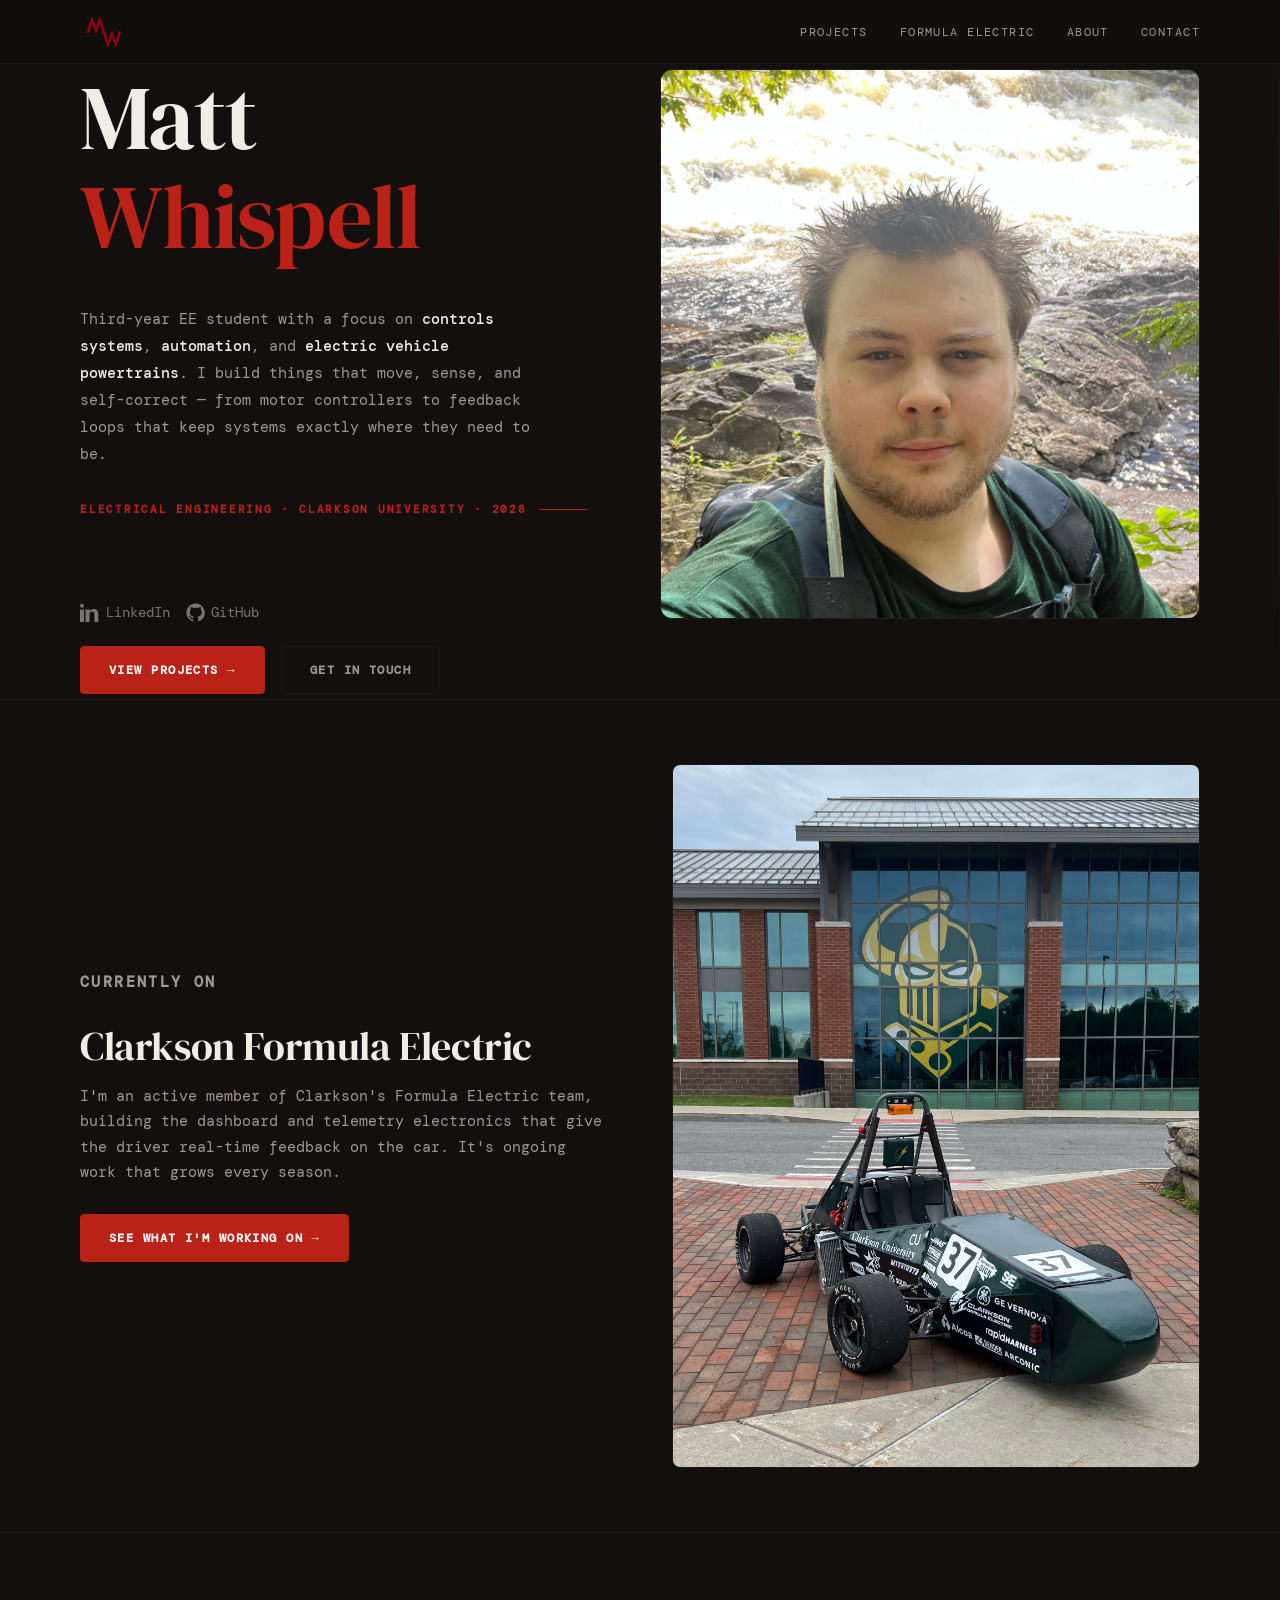
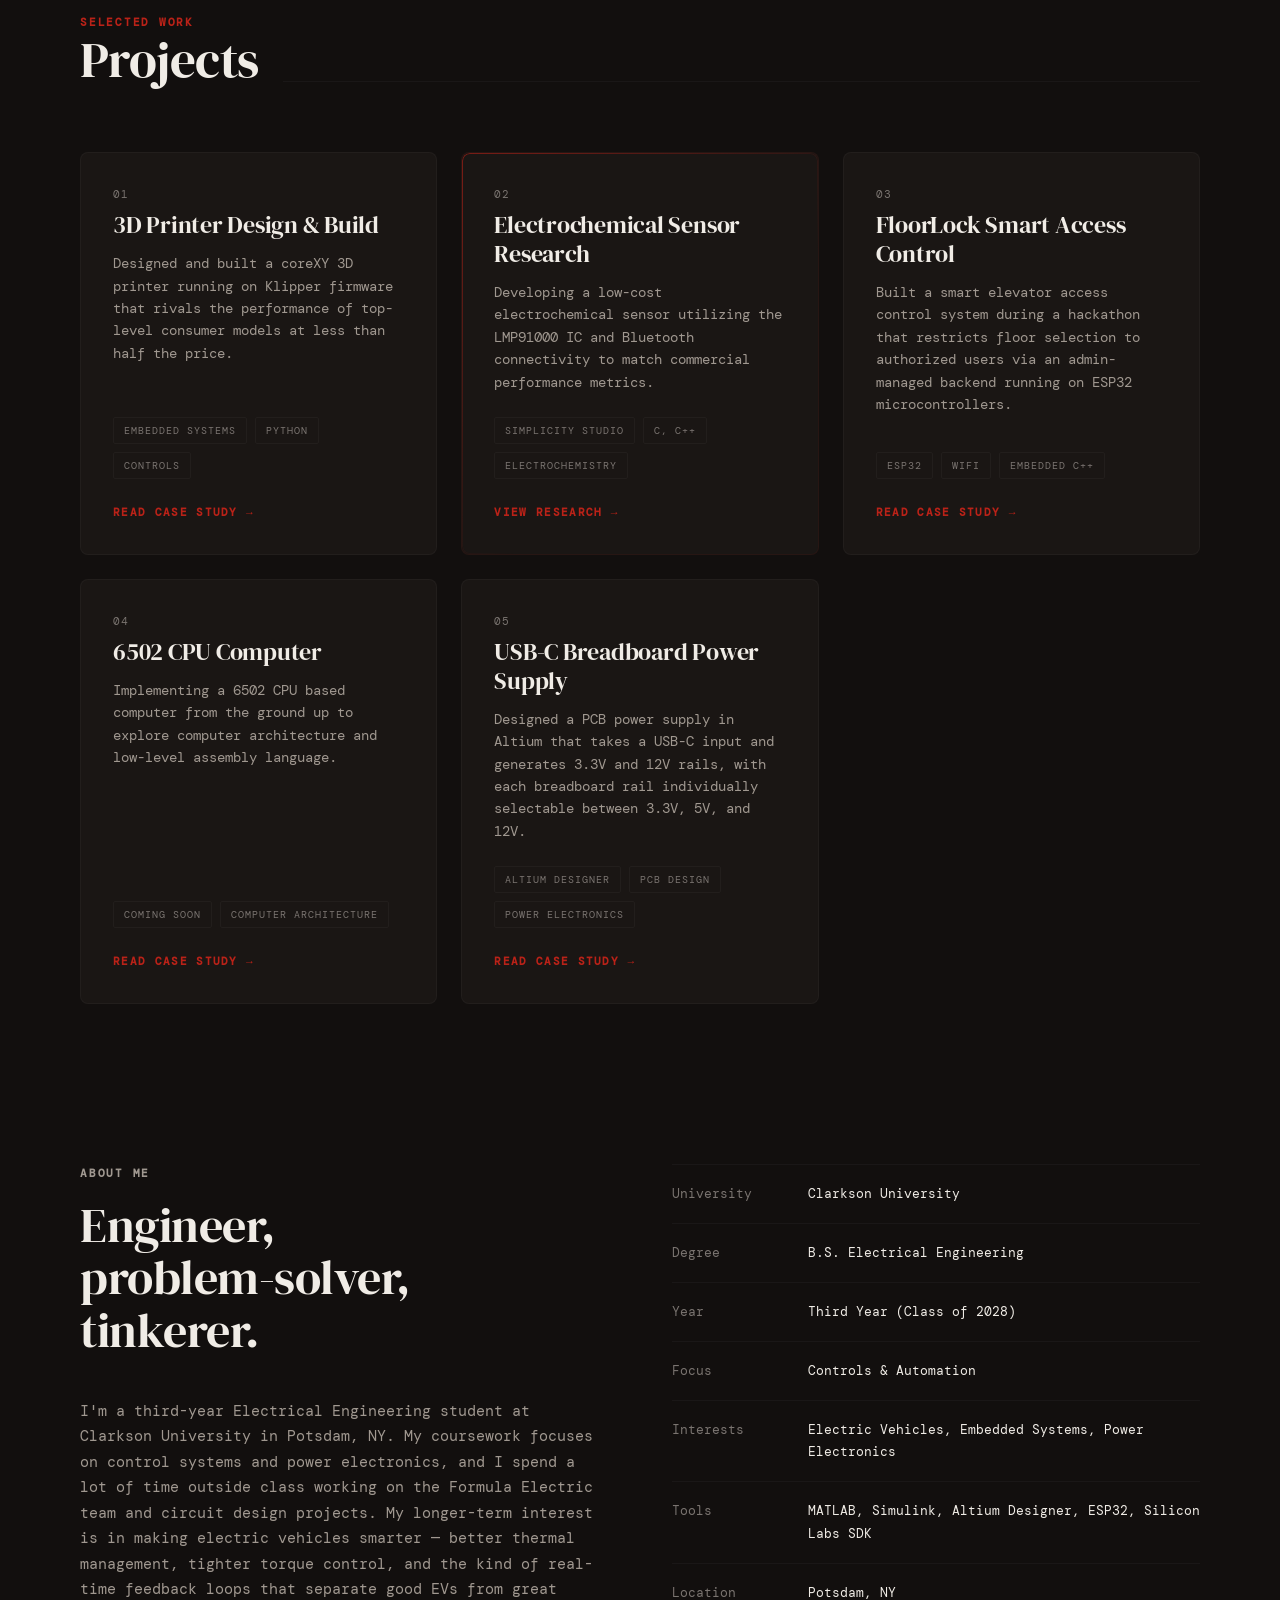
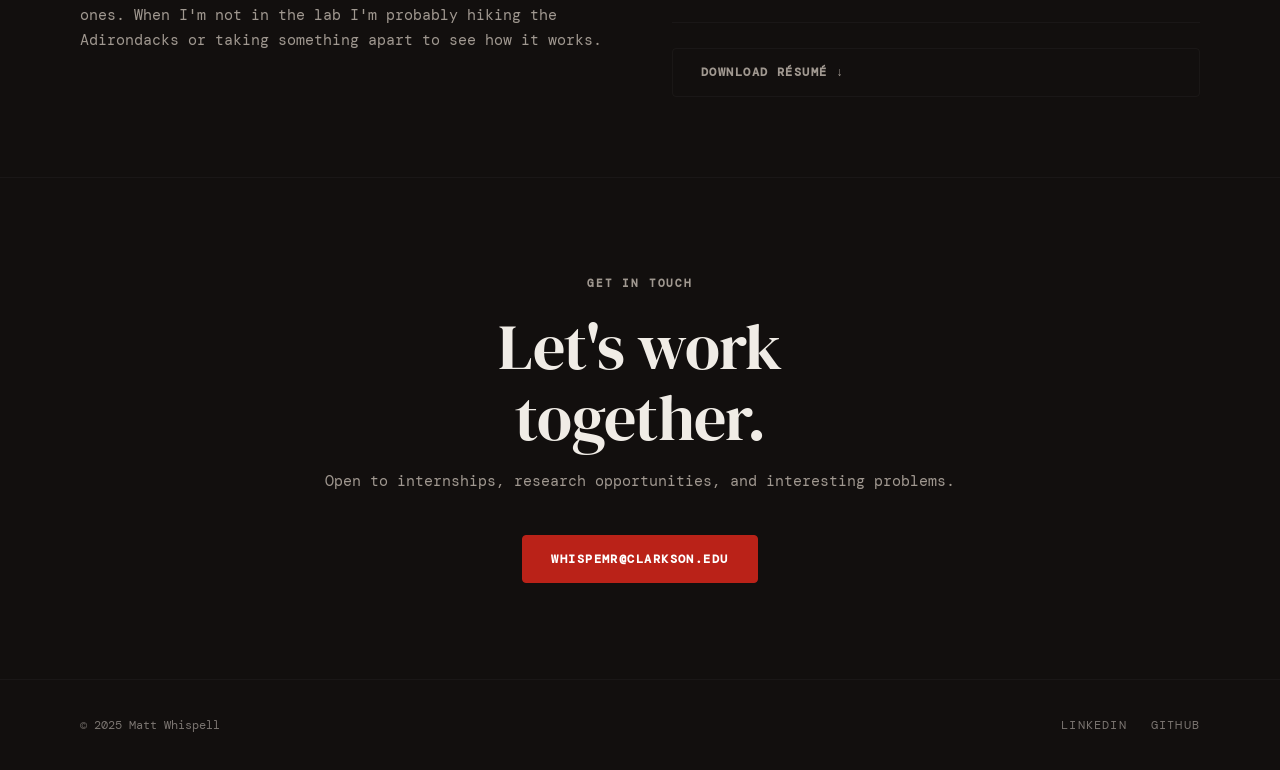
==== commit a23bfc2c: "actually pushing with my account" ====
--- a/index.html
+++ b/index.html
@@ -28,6 +28,7 @@
       <nav aria-label="Primary">
         <ul class="nav__links" id="nav-links">
           <li><a href="#projects">Projects</a></li>
+          <li><a href="formula-electric.html">Formula Electric</a></li>
           <li><a href="#about">About</a></li>
           <li><a href="#contact">Contact</a></li>
         </ul>
@@ -98,6 +99,23 @@
       </div>
     </div>
 
+    <!-- ── Formula Electric Spotlight ───────────────────────── -->
+    <section class="feature-band fade-in-up">
+      <div class="container feature-band__grid">
+        <div class="feature-band__text">
+          <p class="label">Currently On</p>
+          <h2>Clarkson Formula Electric</h2>
+          <p>
+            I'm an active member of Clarkson's Formula Electric team, building the dashboard and telemetry electronics that give the driver real-time feedback on the car. It's ongoing work that grows every season.
+          </p>
+          <a href="formula-electric.html" class="btn btn--primary">See What I'm Working On &rarr;</a>
+        </div>
+        <div class="feature-band__image">
+          <img src="images/formula-electric/formulacarglamourshot.png" alt="Clarkson Formula Electric car number 37 parked outside the engineering building">
+        </div>
+      </div>
+    </section>
+
     <!-- ── Projects ──────────────────────────────────────── -->
     <section id="projects">
       <div class="container">
@@ -142,23 +160,8 @@
           </a>
 
           <!-- Card 3 -->
-          <a href="projects/formula-electric.html" class="project-card fade-in-up delay-1">
+          <a href="projects/floorlock-smart-access-control.html" class="project-card fade-in-up delay-1">
             <span class="project-card__num">03</span>
-            <h3 class="project-card__title">Clarkson Formula Electric Team</h3>
-            <p class="project-card__desc">
-              Created the program for the car's dashboard from scratch using an ESP32 microcontroller and a TFT display, implementing real-time CAN communication.
-            </p>
-            <ul class="project-card__tags">
-              <li class="tag">ESP32</li>
-              <li class="tag">CAN</li>
-              <li class="tag">TFT Display</li>
-            </ul>
-            <span class="project-card__action">Read Case Study &rarr;</span>
-          </a>
-
-          <!-- Card 4 -->
-          <a href="projects/floorlock-smart-access-control.html" class="project-card fade-in-up delay-2">
-            <span class="project-card__num">04</span>
             <h3 class="project-card__title">FloorLock Smart Access Control</h3>
             <p class="project-card__desc">
               Built a smart elevator access control system during a hackathon that restricts floor selection to authorized users via an admin-managed backend running on ESP32 microcontrollers.
@@ -171,9 +174,9 @@
             <span class="project-card__action">Read Case Study &rarr;</span>
           </a>
 
-          <!-- Card 5 -->
-          <a href="projects/6502-computer.html" class="project-card fade-in-up delay-1">
-            <span class="project-card__num">05</span>
+          <!-- Card 4 -->
+          <a href="projects/6502-computer.html" class="project-card fade-in-up delay-2">
+            <span class="project-card__num">04</span>
             <h3 class="project-card__title">6502 CPU Computer</h3>
             <p class="project-card__desc">
               Implementing a 6502 CPU based computer from the ground up to explore computer architecture and low-level assembly language.
@@ -185,7 +188,25 @@
             <span class="project-card__action">Read Case Study &rarr;</span>
           </a>
 
-        </div>
+          <!-- Card 5 -->
+          <a href="projects/pcb-power-supply.html" class="project-card fade-in-up delay-1">
+            <span class="project-card__num">05</span>
+            <h3 class="project-card__title">USB-C Breadboard Power Supply</h3>
+            <p class="project-card__desc">
+              Designed a PCB power supply in Altium that takes a USB-C input and generates 3.3V and 12V rails, with each breadboard rail individually selectable between 3.3V, 5V, and 12V.
+            </p>
+            <ul class="project-card__tags">
+              <li class="tag">Altium Designer</li>
+              <li class="tag">PCB Design</li>
+              <li class="tag">Power Electronics</li>
+            </ul>
+            <span class="project-card__action">Read Case Study &rarr;</span>
+          </a>
+
+        </div>
+
+      </div>
+    </section>
 
     <!-- ── About ──────────────────────────────────────────── -->
     <section id="about">
@@ -235,7 +256,7 @@
             </dl>
 
             <br>
-            <a href="MattWhispellElectricalEngineerResume.pdf" class="btn btn--ghost" download>Download Résumé &darr;</a>
+            <a href="documents/MattWhispellElectricalEngineerResume.pdf" class="btn btn--ghost" download>Download Résumé &darr;</a>
           </div>
 
         </div>
--- a/css/style.css
+++ b/css/style.css
@@ -668,6 +668,26 @@
   margin-block-end: 32px;
 }
 
+.status-badge {
+  display: inline-flex;
+  align-items: center;
+  gap: 8px;
+  font-size: 11px;
+  font-weight: 600;
+  letter-spacing: 0.1em;
+  text-transform: uppercase;
+  color: var(--accent);
+  margin-block: 12px 8px;
+}
+
+.status-badge__dot {
+  width: 7px;
+  height: 7px;
+  border-radius: 50%;
+  background: var(--accent);
+  box-shadow: 0 0 0 3px var(--accent-ghost);
+}
+
 .project-content {
   padding-block: 80px;
 }
@@ -686,6 +706,16 @@
   color: var(--text);
 }
 .project-text h2:first-child {
+  margin-block-start: 0;
+}
+
+.project-text h3 {
+  font-size: 19px;
+  margin-block-start: 32px;
+  margin-block-end: 12px;
+  color: var(--text);
+}
+.project-text h3:first-child {
   margin-block-start: 0;
 }
 
@@ -751,6 +781,26 @@
   font-size: 13px;
   color: var(--text-muted);
   text-align: center;
+}
+
+.feature-image {
+  width: 100%;
+  border-radius: calc(var(--radius) * 2);
+  border: 1px solid var(--border);
+  overflow: hidden;
+  box-shadow: 0 20px 40px rgba(0,0,0,0.2);
+}
+
+.feature-image img {
+  width: 100%;
+  height: auto;
+  display: block;
+}
+
+.section-divider {
+  border: none;
+  border-top: 1px solid var(--border);
+  margin-block: 64px;
 }
 
 .document-viewer {
@@ -813,6 +863,45 @@
 .detail-row:first-child { border-top: 1px solid var(--border); }
 .detail-row dt { color: var(--text-muted); }
 .detail-row dd { color: var(--text); }
+
+/* ── Feature Band (Formula Electric spotlight) ──────────── */
+.feature-band {
+  border-top: 1px solid var(--border);
+  border-bottom: 1px solid var(--border);
+  padding-block: 64px;
+}
+
+.feature-band__grid {
+  display: grid;
+  grid-template-columns: 1fr 1fr;
+  gap: 64px;
+  align-items: center;
+}
+
+.feature-band__text h2 {
+  font-size: clamp(28px, 3.5vw, 40px);
+  margin-block: 12px 16px;
+}
+
+.feature-band__text p {
+  color: var(--text-sub);
+  font-size: 15px;
+  line-height: 1.7;
+  margin-block-end: 28px;
+}
+
+.feature-band__image {
+  border-radius: calc(var(--radius) * 2);
+  overflow: hidden;
+  border: 1px solid var(--border);
+}
+
+.feature-band__image img {
+  width: 100%;
+  height: 100%;
+  object-fit: cover;
+  display: block;
+}
 
 /* ── Contact ─────────────────────────────────────────────── */
 .contact-band {
@@ -1019,6 +1108,15 @@
     gap: 40px;
   }
 
+  .feature-band__grid {
+    grid-template-columns: 1fr;
+    gap: 32px;
+  }
+
+  .feature-band__image {
+    order: -1;
+  }
+
   .footer__inner {
     flex-direction: column;
     align-items: flex-start;
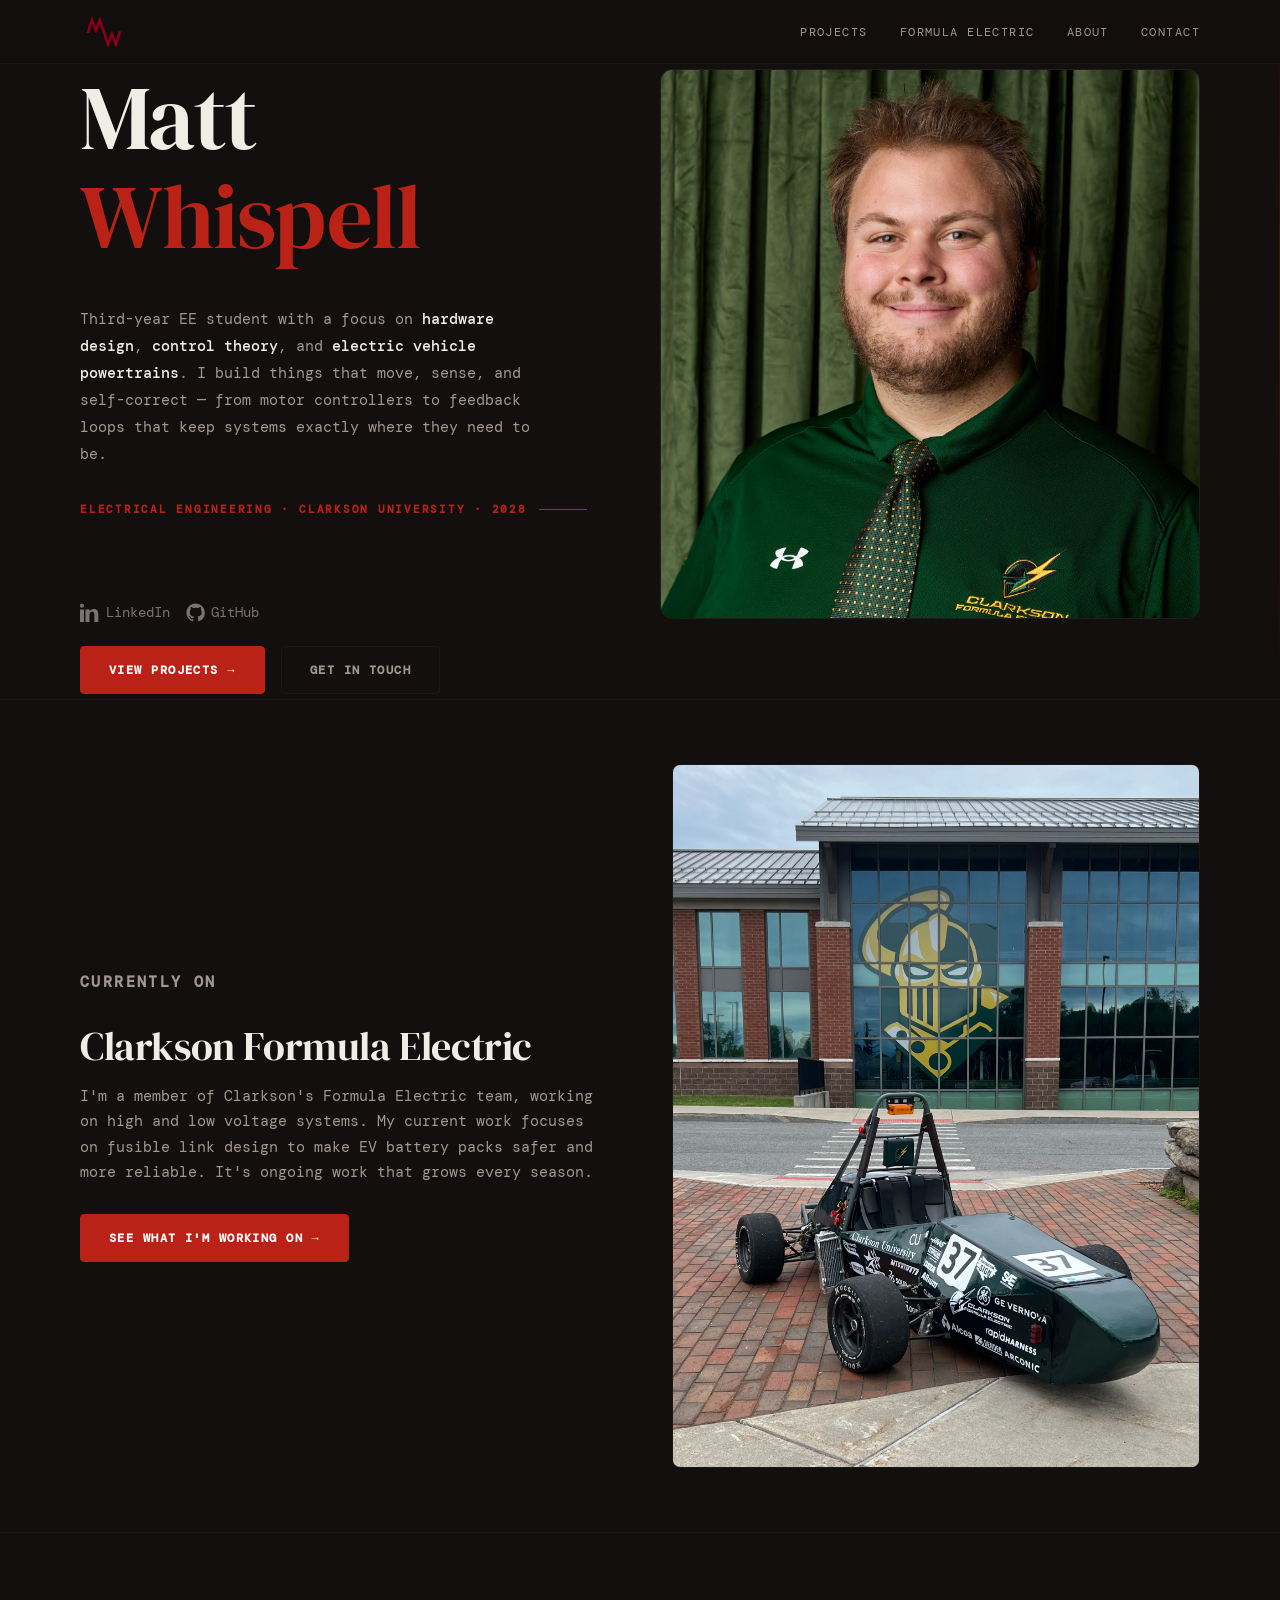
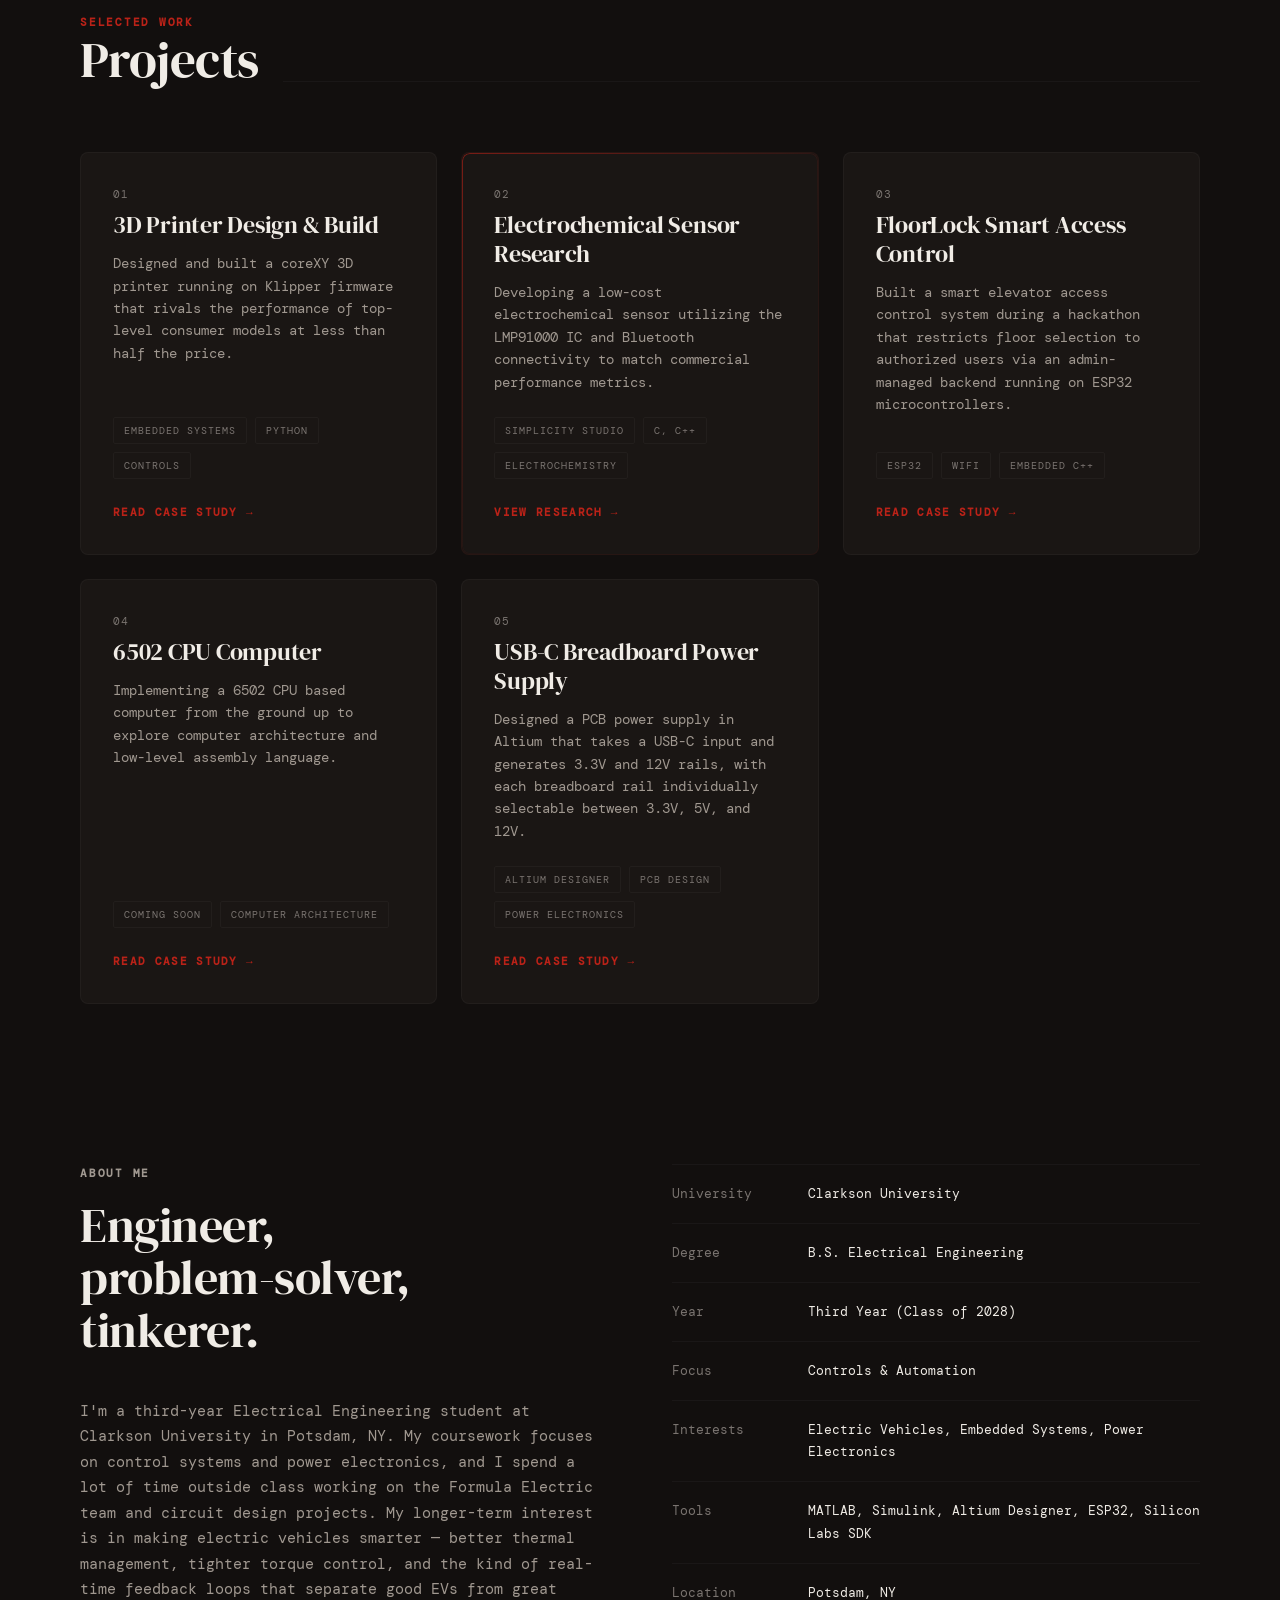
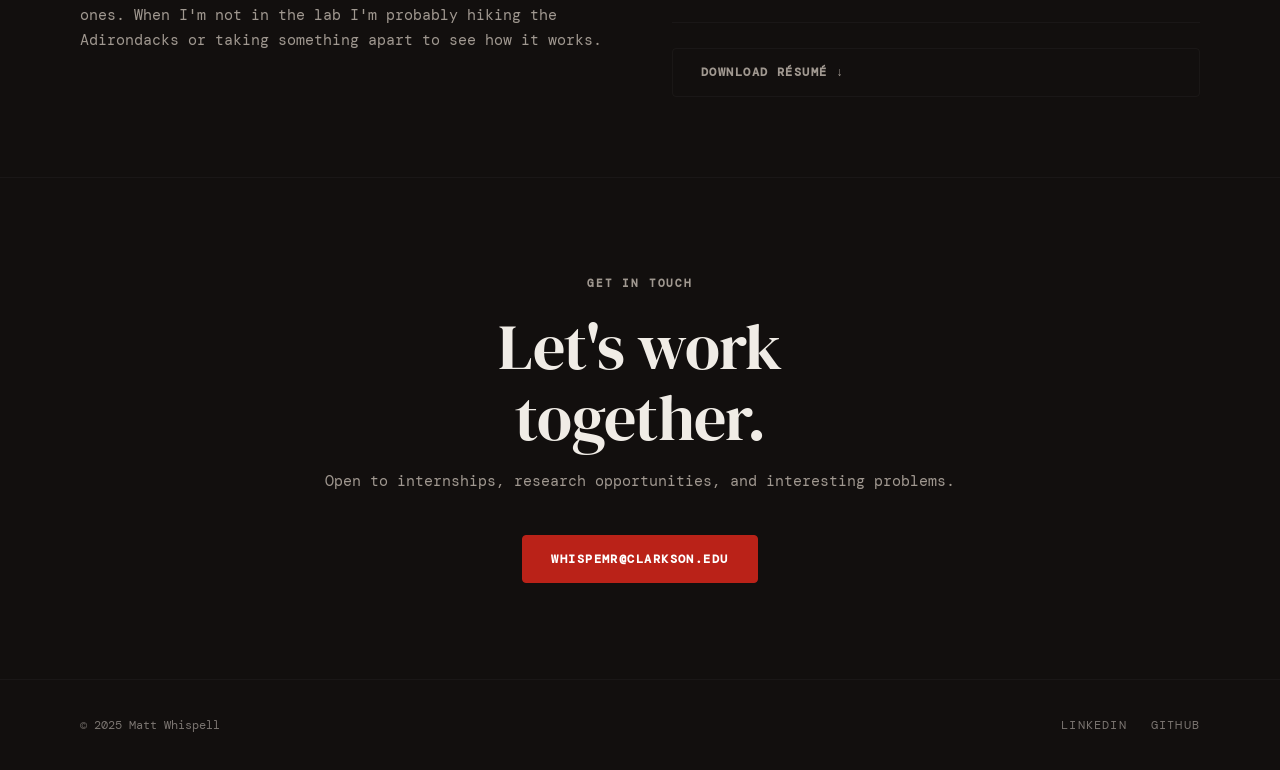
==== commit 8423bf02: "update resume and portrait" ====
--- a/index.html
+++ b/index.html
@@ -52,7 +52,7 @@
           <div class="bio-wrapper">
             <p class="hero__bio">
               Third-year EE student with a focus on
-              <strong>controls systems</strong>, <strong>automation</strong>,
+              <strong>hardware design</strong>, <strong>control theory</strong>,
               and <strong>electric vehicle powertrains</strong>. I build things that
               move, sense, and self-correct — from motor controllers to feedback loops
               that keep systems exactly where they need to be.
@@ -106,7 +106,7 @@
           <p class="label">Currently On</p>
           <h2>Clarkson Formula Electric</h2>
           <p>
-            I'm an active member of Clarkson's Formula Electric team, building the dashboard and telemetry electronics that give the driver real-time feedback on the car. It's ongoing work that grows every season.
+            I'm a member of Clarkson's Formula Electric team, working on high and low voltage systems. My current work focuses on fusible link design to make EV battery packs safer and more reliable. It's ongoing work that grows every season.
           </p>
           <a href="formula-electric.html" class="btn btn--primary">See What I'm Working On &rarr;</a>
         </div>
